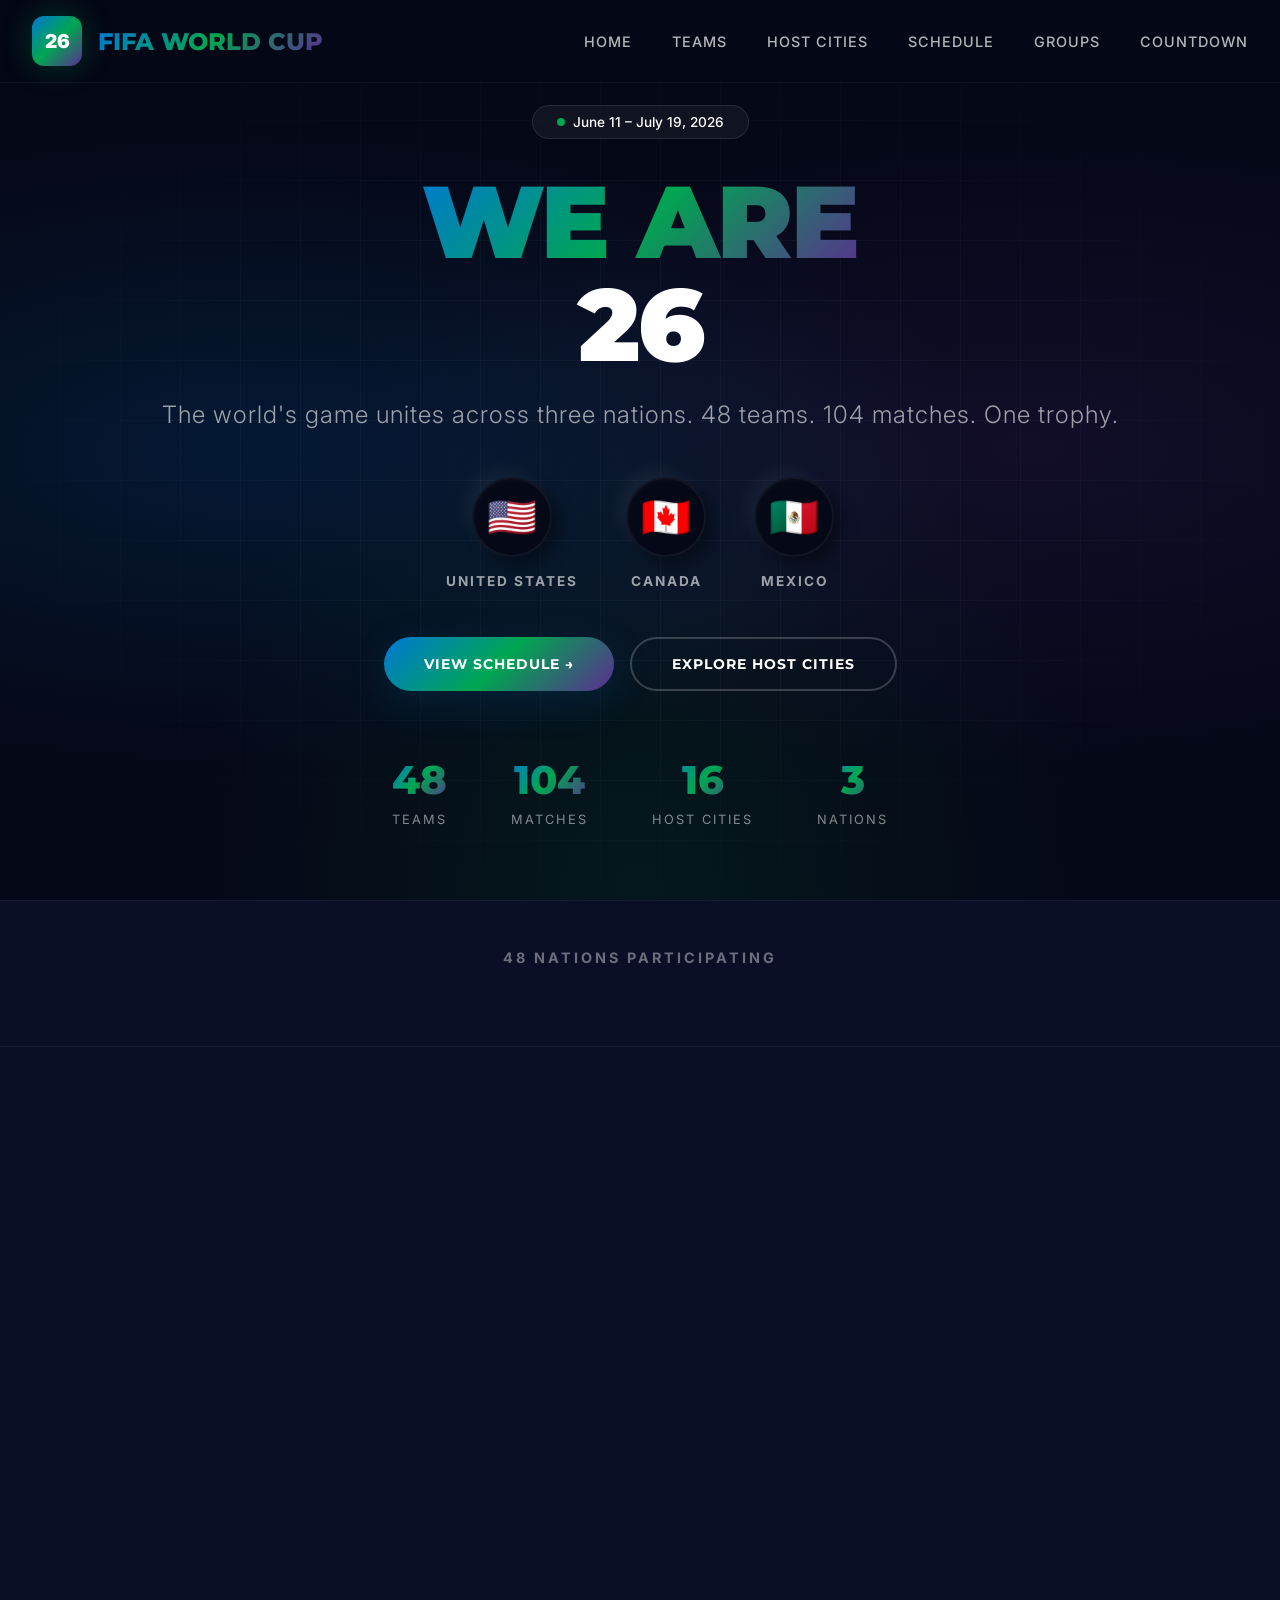
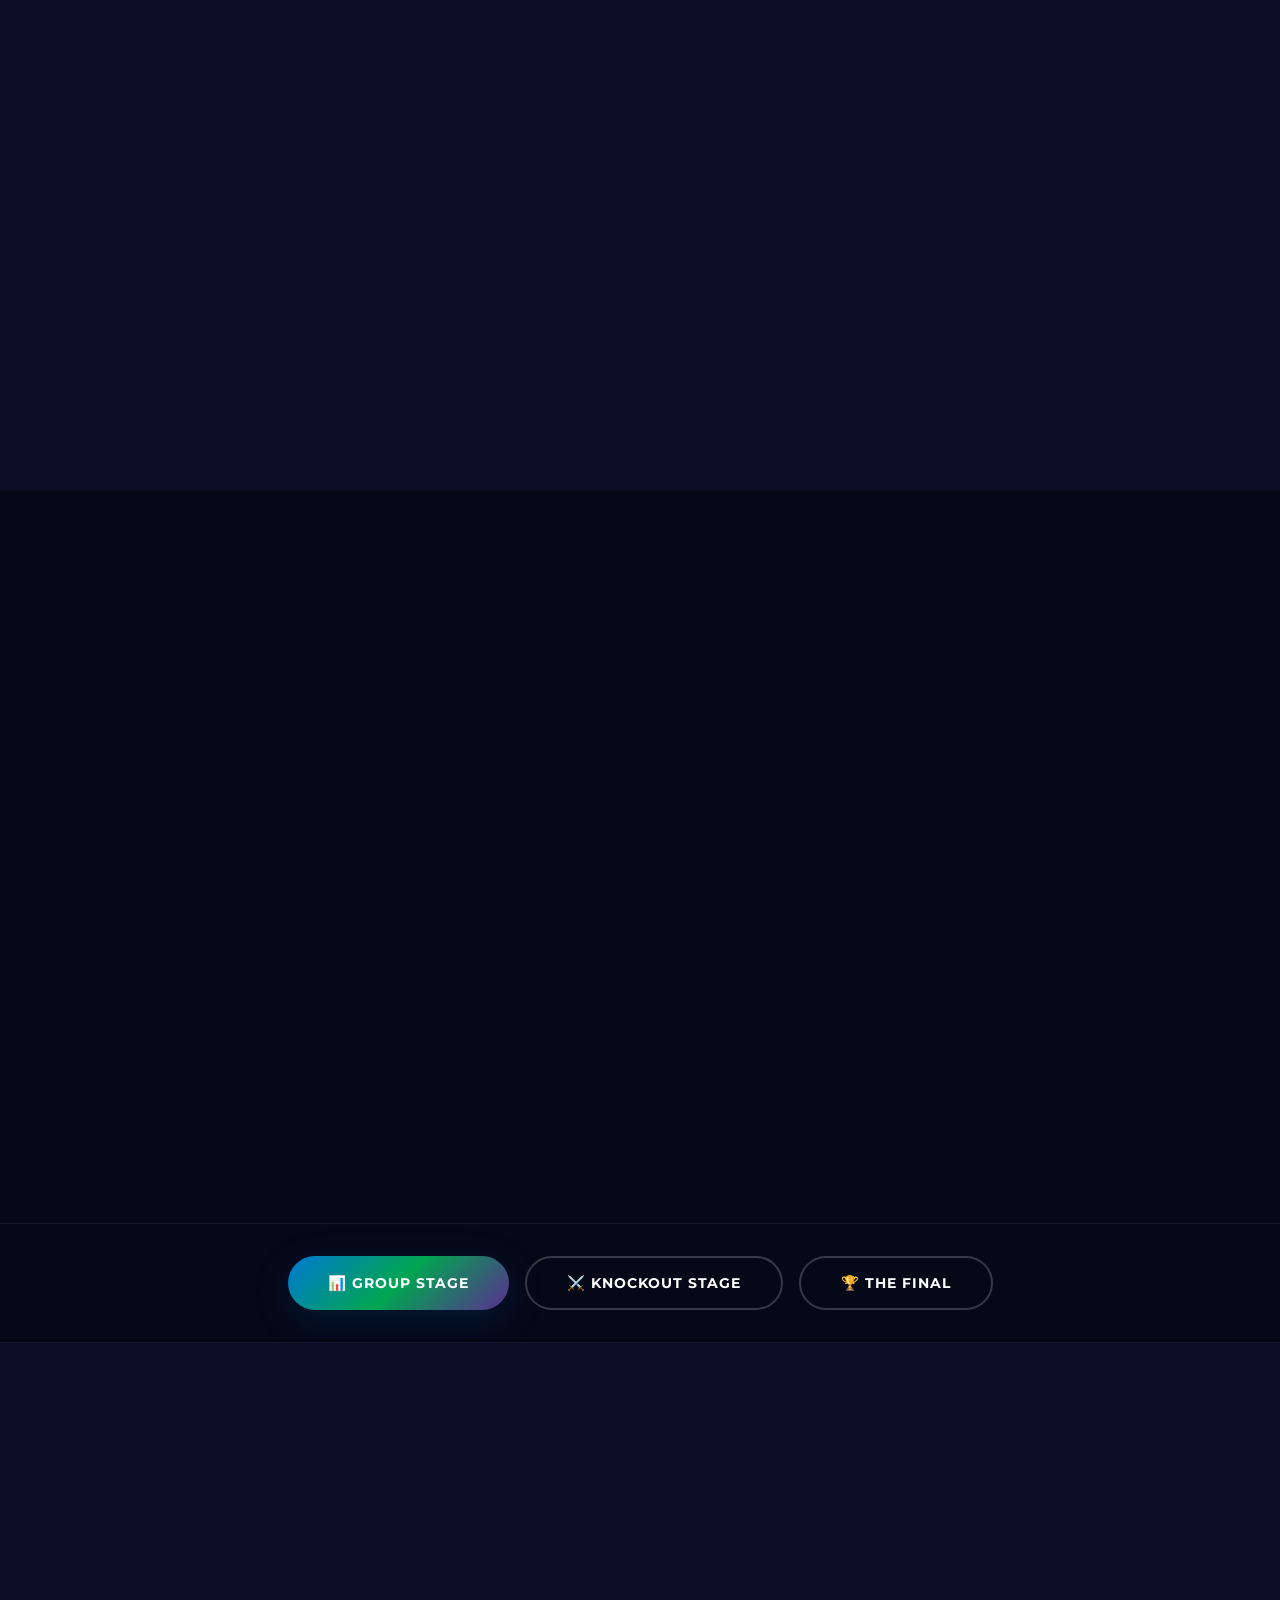
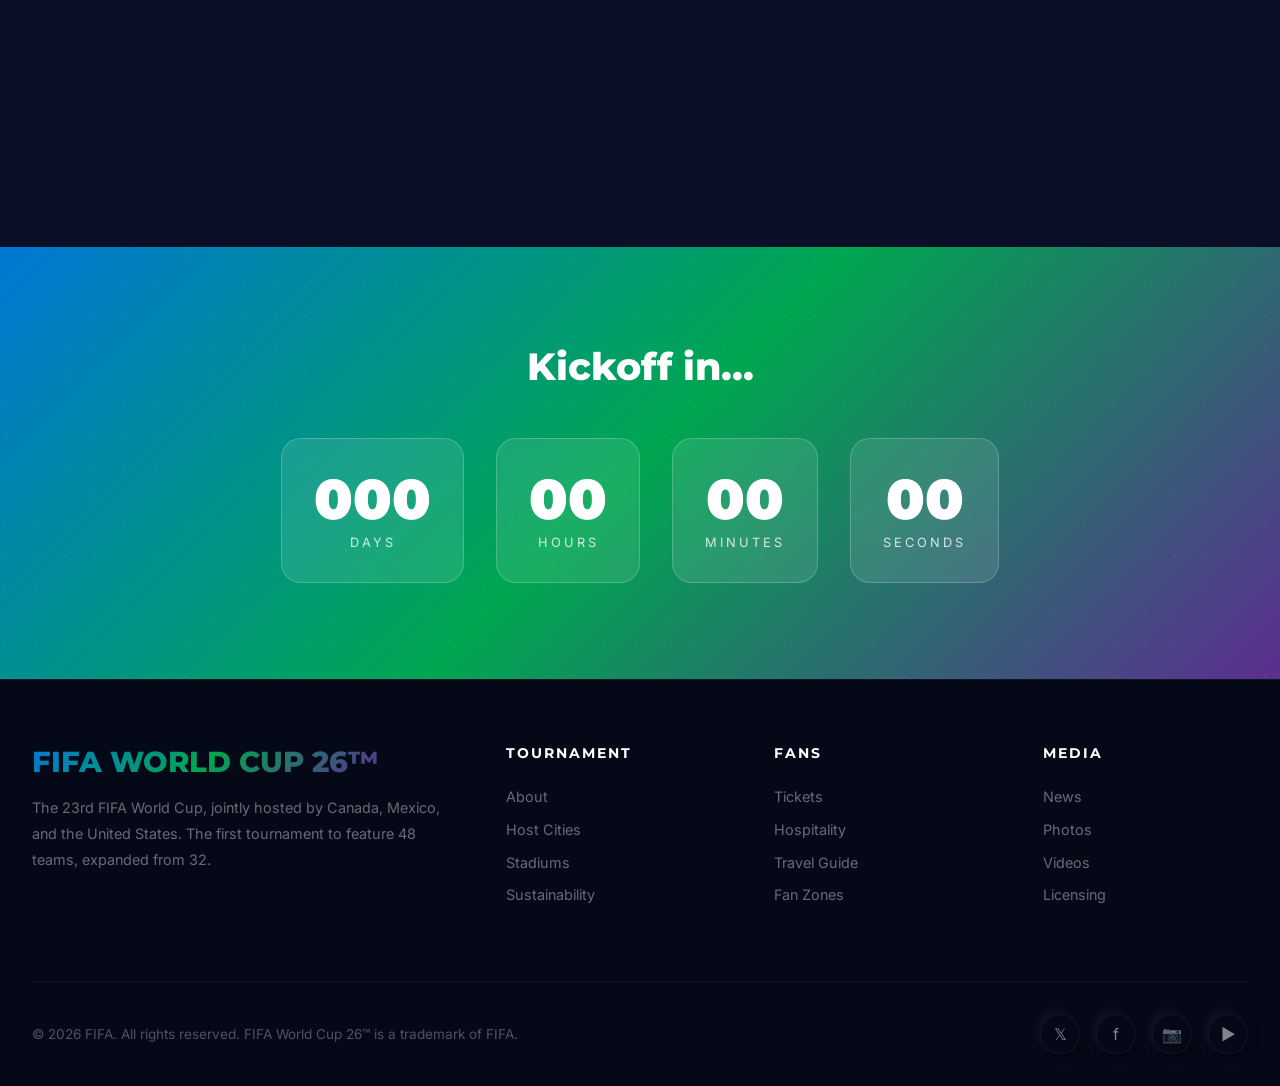
==== index.html @ ac33bd8a "Update print statement from 'Hello' to 'Goodbye'" ====
<!DOCTYPE html>
<html lang="en">
<head>
    <meta charset="UTF-8">
    <meta name="viewport" content="width=device-width, initial-scale=1.0">
    <title>FIFA World Cup 26™ | United States • Canada • Mexico</title>
    <link href="https://fonts.googleapis.com/css2?family=Montserrat:wght@300;400;600;700;800;900&family=Inter:wght@300;400;500;600;700&display=swap" rel="stylesheet">
    <style>
        :root {
            --wc-blue: #0078D4;
            --wc-green: #00A651;
            --wc-purple: #5C2D91;
            --wc-dark: #0a0e27;
            --wc-darker: #050817;
            --wc-card: #0f1428;
            --wc-accent: #ff6b35;
            --gradient-primary: linear-gradient(135deg, #0078D4 0%, #00A651 50%, #5C2D91 100%);
            --gradient-gold: linear-gradient(135deg, #FFD700 0%, #FFA500 100%);
            --shadow-sharp: 0 10px 40px rgba(0, 120, 212, 0.15);
            --shadow-glow: 0 0 30px rgba(0, 166, 81, 0.3);
            --neumorphic-light: rgba(255, 255, 255, 0.05);
            --neumorphic-shadow: rgba(0, 0, 0, 0.4);
        }

        * { margin: 0; padding: 0; box-sizing: border-box; }
        html { scroll-behavior: smooth; }
        body { font-family: 'Inter', sans-serif; background: var(--wc-darker); color: #ffffff; overflow-x: hidden; }
        h1, h2, h3, h4, .brand-font { font-family: 'Montserrat', sans-serif; }

        /* Navigation */
        nav {
            position: fixed; top: 0; width: 100%; z-index: 1000;
            background: rgba(5, 8, 23, 0.9); backdrop-filter: blur(20px);
            border-bottom: 1px solid rgba(255, 255, 255, 0.05); transition: all 0.3s ease;
        }
        nav.scrolled { background: rgba(5, 8, 23, 0.98); box-shadow: 0 4px 30px rgba(0, 0, 0, 0.5); }
        .nav-container { max-width: 1400px; margin: 0 auto; padding: 1rem 2rem; display: flex; justify-content: space-between; align-items: center; }
        .logo { display: flex; align-items: center; gap: 1rem; text-decoration: none; }
        .logo-icon {
            width: 50px; height: 50px; background: var(--gradient-primary); border-radius: 12px;
            display: flex; align-items: center; justify-content: center; font-weight: 900;
            font-size: 1.2rem; color: white; box-shadow: var(--shadow-glow);
        }
        .logo-text {
            font-family: 'Montserrat', sans-serif; font-weight: 800; font-size: 1.5rem;
            background: var(--gradient-primary); -webkit-background-clip: text;
            -webkit-text-fill-color: transparent; background-clip: text;
        }
        .nav-links { display: flex; gap: 2.5rem; list-style: none; }
        .nav-links a {
            color: rgba(255, 255, 255, 0.7); text-decoration: none; font-weight: 500;
            font-size: 0.9rem; text-transform: uppercase; letter-spacing: 1px;
            transition: all 0.3s ease; position: relative;
        }
        .nav-links a::after {
            content: ''; position: absolute; bottom: -5px; left: 0; width: 0; height: 2px;
            background: var(--gradient-primary); transition: width 0.3s ease;
        }
        .nav-links a:hover { color: #ffffff; }
        .nav-links a:hover::after { width: 100%; }
        .mobile-menu-btn { display: none; background: none; border: none; color: white; font-size: 1.5rem; cursor: pointer; }

        /* Hero Section */
        .hero {
            min-height: 100vh; display: flex; align-items: center; justify-content: center;
            position: relative; overflow: hidden; padding: 6rem 2rem 4rem;
        }
        .hero-bg {
            position: absolute; top: 0; left: 0; width: 100%; height: 100%;
            background: 
                radial-gradient(ellipse at 20% 50%, rgba(0, 120, 212, 0.15) 0%, transparent 50%),
                radial-gradient(ellipse at 80% 50%, rgba(92, 45, 145, 0.15) 0%, transparent 50%),
                radial-gradient(ellipse at 50% 100%, rgba(0, 166, 81, 0.1) 0%, transparent 50%),
                var(--wc-darker); z-index: 1;
        }
        .hero-grid {
            position: absolute; top: 0; left: 0; width: 100%; height: 100%;
            background-image: 
                linear-gradient(rgba(255, 255, 255, 0.03) 1px, transparent 1px),
                linear-gradient(90deg, rgba(255, 255, 255, 0.03) 1px, transparent 1px);
            background-size: 60px 60px; z-index: 2;
            mask-image: radial-gradient(ellipse at center, black 40%, transparent 80%);
        }
        .hero-content { position: relative; z-index: 10; text-align: center; max-width: 1000px; }
        .hero-badge {
            display: inline-flex; align-items: center; gap: 0.5rem;
            padding: 0.5rem 1.5rem; background: rgba(255, 255, 255, 0.05);
            border: 1px solid rgba(255, 255, 255, 0.1); border-radius: 50px;
            font-size: 0.85rem; font-weight: 500; margin-bottom: 2rem; backdrop-filter: blur(10px);
        }
        .hero-badge .live-dot { width: 8px; height: 8px; background: #00A651; border-radius: 50%; animation: pulse 2s infinite; }
        @keyframes pulse { 0%, 100% { opacity: 1; transform: scale(1); } 50% { opacity: 0.5; transform: scale(1.2); } }
        .hero h1 { font-size: clamp(3rem, 8vw, 7rem); font-weight: 900; line-height: 1; margin-bottom: 1.5rem; letter-spacing: -2px; }
        .hero h1 .gradient-text { background: var(--gradient-primary); -webkit-background-clip: text; -webkit-text-fill-color: transparent; background-clip: text; }
        .hero-subtitle { font-size: clamp(1rem, 2vw, 1.5rem); color: rgba(255, 255, 255, 0.6); margin-bottom: 3rem; font-weight: 300; letter-spacing: 1px; }

        /* Neumorphic Round Flags - Host Nations */
        .hero-flags { display: flex; justify-content: center; gap: 3rem; margin-bottom: 3rem; flex-wrap: wrap; }
        .flag-item { display: flex; flex-direction: column; align-items: center; gap: 1rem; cursor: pointer; transition: transform 0.3s ease; }
        .flag-item:hover { transform: translateY(-5px); }
        .flag-circle {
            width: 80px; height: 80px; border-radius: 50%; display: flex; align-items: center; justify-content: center;
            font-size: 2.5rem; background: var(--wc-darker);
            box-shadow: 
                8px 8px 16px var(--neumorphic-shadow),
                -8px -8px 16px var(--neumorphic-light),
                inset 2px 2px 4px rgba(255,255,255,0.02);
            border: 2px solid rgba(255, 255, 255, 0.05); transition: all 0.4s ease; position: relative; overflow: hidden;
        }
        .flag-circle::before {
            content: ''; position: absolute; top: -50%; left: -50%; width: 200%; height: 200%;
            background: radial-gradient(circle, rgba(255,255,255,0.1) 0%, transparent 70%); opacity: 0; transition: opacity 0.4s ease;
        }
        .flag-item:hover .flag-circle {
            box-shadow: 
                12px 12px 24px var(--neumorphic-shadow),
                -12px -12px 24px var(--neumorphic-light),
                0 0 20px rgba(0, 166, 81, 0.3);
            border-color: rgba(0, 166, 81, 0.3); transform: scale(1.05);
        }
        .flag-item:hover .flag-circle::before { opacity: 1; }
        .flag-label { font-size: 0.85rem; font-weight: 700; text-transform: uppercase; letter-spacing: 2px; color: rgba(255, 255, 255, 0.6); transition: color 0.3s ease; }
        .flag-item:hover .flag-label { color: var(--wc-green); }

        .cta-group { display: flex; gap: 1rem; justify-content: center; flex-wrap: wrap; }
        .btn {
            padding: 1rem 2.5rem; border-radius: 50px; font-family: 'Montserrat', sans-serif; font-weight: 700;
            font-size: 0.9rem; text-transform: uppercase; letter-spacing: 1px; cursor: pointer;
            transition: all 0.3s ease; text-decoration: none; display: inline-flex; align-items: center; gap: 0.5rem; border: none;
        }
        .btn-primary { background: var(--gradient-primary); color: white; box-shadow: var(--shadow-sharp); }
        .btn-primary:hover { transform: translateY(-2px); box-shadow: 0 15px 50px rgba(0, 120, 212, 0.3); }
        .btn-outline { background: transparent; color: white; border: 2px solid rgba(255, 255, 255, 0.2); }
        .btn-outline:hover { border-color: var(--wc-green); background: rgba(0, 166, 81, 0.1); }

        .hero-stats { display: flex; justify-content: center; gap: 4rem; margin-top: 4rem; flex-wrap: wrap; }
        .stat-item { text-align: center; }
        .stat-number { font-family: 'Montserrat', sans-serif; font-size: 2.5rem; font-weight: 800; background: var(--gradient-primary); -webkit-background-clip: text; -webkit-text-fill-color: transparent; background-clip: text; }
        .stat-label { font-size: 0.8rem; color: rgba(255, 255, 255, 0.5); text-transform: uppercase; letter-spacing: 2px; margin-top: 0.5rem; }

        /* Sliding Flags Ticker */
        .flags-ticker-section { background: var(--wc-dark); padding: 3rem 0; overflow: hidden; border-top: 1px solid rgba(255, 255, 255, 0.05); border-bottom: 1px solid rgba(255, 255, 255, 0.05); }
        .ticker-title { text-align: center; font-size: 0.9rem; font-weight: 700; text-transform: uppercase; letter-spacing: 3px; color: rgba(255, 255, 255, 0.4); margin-bottom: 2rem; }
        .ticker-wrapper { position: relative; width: 100%; overflow: hidden; }
        .ticker-track { display: flex; gap: 2rem; animation: ticker-scroll 40s linear infinite; width: max-content; }
        .ticker-track:hover { animation-play-state: paused; }
        @keyframes ticker-scroll { 0% { transform: translateX(0); } 100% { transform: translateX(-50%); } }
        .ticker-flag { flex-shrink: 0; display: flex; flex-direction: column; align-items: center; gap: 0.5rem; cursor: pointer; transition: transform 0.3s ease; }
        .ticker-flag:hover { transform: scale(1.1); }
        .ticker-flag-circle {
            width: 60px; height: 60px; border-radius: 50%; display: flex; align-items: center; justify-content: center;
            font-size: 1.8rem; background: var(--wc-darker);
            box-shadow: 6px 6px 12px var(--neumorphic-shadow), -6px -6px 12px var(--neumorphic-light);
            border: 1px solid rgba(255, 255, 255, 0.05); transition: all 0.3s ease;
        }
        .ticker-flag:hover .ticker-flag-circle {
            box-shadow: 8px 8px 16px var(--neumorphic-shadow), -8px -8px 16px var(--neumorphic-light), 0 0 15px rgba(0, 120, 212, 0.2);
            border-color: rgba(0, 120, 212, 0.3);
        }
        .ticker-flag-name { font-size: 0.7rem; font-weight: 600; text-transform: uppercase; letter-spacing: 1px; color: rgba(255, 255, 255, 0.5); white-space: nowrap; }

        /* Section Styles */
        section { padding: 6rem 2rem; position: relative; }
        .section-header { text-align: center; max-width: 800px; margin: 0 auto 4rem; }
        .section-tag {
            display: inline-block; padding: 0.4rem 1rem; background: rgba(0, 120, 212, 0.1);
            border: 1px solid rgba(0, 120, 212, 0.3); border-radius: 50px; color: var(--wc-blue);
            font-size: 0.8rem; font-weight: 600; text-transform: uppercase; letter-spacing: 2px; margin-bottom: 1rem;
        }
        .section-title { font-size: clamp(2rem, 4vw, 3.5rem); font-weight: 800; margin-bottom: 1rem; line-height: 1.2; }
        .section-desc { color: rgba(255, 255, 255, 0.5); font-size: 1.1rem; line-height: 1.8; }

        /* Interactive Map Section */
        .map-section { background: var(--wc-dark); }
        .map-container { max-width: 1400px; margin: 0 auto; display: grid; grid-template-columns: 1fr 2fr; gap: 3rem; align-items: start; }
        .cities-sidebar {
            background: rgba(255, 255, 255, 0.02); border: 1px solid rgba(255, 255, 255, 0.05);
            border-radius: 20px; padding: 2rem; max-height: 600px; overflow-y: auto;
        }
        .cities-sidebar h3 { font-size: 1.2rem; margin-bottom: 1.5rem; display: flex; align-items: center; gap: 0.5rem; }
        .city-list-item {
            display: flex; align-items: center; gap: 1rem; padding: 1rem; margin-bottom: 0.5rem;
            border-radius: 12px; cursor: pointer; transition: all 0.3s ease; border: 1px solid transparent;
        }
        .city-list-item:hover, .city-list-item.active { background: rgba(0, 120, 212, 0.1); border-color: rgba(0, 120, 212, 0.2); }
        .city-list-flag {
            width: 40px; height: 40px; border-radius: 50%; display: flex; align-items: center; justify-content: center;
            font-size: 1.2rem; background: var(--wc-darker);
            box-shadow: 4px 4px 8px var(--neumorphic-shadow), -4px -4px 8px var(--neumorphic-light);
        }
        .city-list-info h4 { font-size: 0.95rem; margin-bottom: 0.2rem; }
        .city-list-info p { font-size: 0.8rem; color: rgba(255, 255, 255, 0.4); }
        .map-frame {
            background: var(--wc-darker); border-radius: 20px; overflow: hidden;
            border: 1px solid rgba(255, 255, 255, 0.05); position: relative; height: 600px;
        }
        .map-frame iframe { width: 100%; height: 100%; border: none; filter: invert(0.9) hue-rotate(180deg) saturate(0.5); }
        .map-overlay {
            position: absolute; bottom: 2rem; left: 2rem; background: rgba(5, 8, 23, 0.9);
            backdrop-filter: blur(10px); padding: 1.5rem; border-radius: 16px;
            border: 1px solid rgba(255, 255, 255, 0.1); max-width: 300px;
        }
        .map-overlay h4 { font-size: 1.1rem; margin-bottom: 0.5rem; color: var(--wc-green); }
        .map-overlay p { font-size: 0.85rem; color: rgba(255, 255, 255, 0.6); line-height: 1.6; }

        /* Schedule Section */
        .schedule-section { background: var(--wc-darker); }
        .schedule-container { max-width: 1200px; margin: 0 auto; }
        .schedule-tabs { display: flex; justify-content: center; gap: 1rem; margin-bottom: 3rem; flex-wrap: wrap; }
        .schedule-tab {
            padding: 0.8rem 1.5rem; background: rgba(255, 255, 255, 0.03);
            border: 1px solid rgba(255, 255, 255, 0.05); border-radius: 50px;
            color: rgba(255, 255, 255, 0.5); font-family: 'Montserrat', sans-serif;
            font-weight: 600; font-size: 0.85rem; cursor: pointer; transition: all 0.3s ease;
            text-transform: uppercase; letter-spacing: 1px;
        }
        .schedule-tab.active { background: var(--gradient-primary); border-color: transparent; color: white; box-shadow: var(--shadow-sharp); }
        .schedule-tab:hover:not(.active) { border-color: rgba(255, 255, 255, 0.2); color: white; }

        .match-card {
            background: rgba(255, 255, 255, 0.02); border: 1px solid rgba(255, 255, 255, 0.05);
            border-radius: 16px; padding: 1.5rem 2rem; margin-bottom: 1rem;
            display: grid; grid-template-columns: 1.5fr 2fr 1.5fr; align-items: center; gap: 2rem; transition: all 0.3s ease;
        }
        .match-card:hover { background: rgba(255, 255, 255, 0.04); border-color: rgba(0, 120, 212, 0.2); transform: translateX(5px); }
        .match-status {
            display: inline-flex; align-items: center; gap: 0.4rem;
            padding: 0.3rem 0.8rem; border-radius: 50px; font-size: 0.75rem;
            font-weight: 700; text-transform: uppercase; letter-spacing: 1px;
        }
        .match-status.live { background: rgba(255, 0, 0, 0.15); color: #ff4444; border: 1px solid rgba(255, 0, 0, 0.3); }
        .match-status.upcoming { background: rgba(0, 166, 81, 0.15); color: var(--wc-green); border: 1px solid rgba(0, 166, 81, 0.3); }
        .match-status.finished { background: rgba(255, 255, 255, 0.05); color: rgba(255, 255, 255, 0.4); border: 1px solid rgba(255, 255, 255, 0.1); }
        .match-time { font-size: 0.85rem; color: rgba(255, 255, 255, 0.5); margin-top: 0.3rem; }
        .match-time .day { display: block; font-family: 'Montserrat', sans-serif; font-weight: 700; font-size: 1.1rem; color: white; margin-bottom: 0.2rem; }
        .match-teams { display: flex; align-items: center; justify-content: center; gap: 1.5rem; }
        .team-display { display: flex; flex-direction: column; align-items: center; gap: 0.5rem; }
        .team-flag-display {
            width: 48px; height: 48px; border-radius: 50%; display: flex; align-items: center; justify-content: center;
            font-size: 1.5rem; background: var(--wc-darker);
            box-shadow: 4px 4px 8px var(--neumorphic-shadow), -4px -4px 8px var(--neumorphic-light);
            border: 1px solid rgba(255, 255, 255, 0.05);
        }
        .team-name-display { font-size: 0.85rem; font-weight: 600; }
        .vs-display { font-family: 'Montserrat', sans-serif; font-weight: 800; color: var(--wc-accent); font-size: 1rem; }
        .score-display { font-family: 'Montserrat', sans-serif; font-size: 1.5rem; font-weight: 800; color: white; }
        .match-venue-info { text-align: right; }
        .match-venue-info .stadium { font-weight: 600; color: rgba(255, 255, 255, 0.8); margin-bottom: 0.2rem; font-size: 0.9rem; }
        .match-venue-info .city { font-size: 0.8rem; color: rgba(255, 255, 255, 0.4); }

        /* Group Stage Tables */
        .groups-section { background: var(--wc-dark); }
        .groups-grid { max-width: 1400px; margin: 0 auto; display: grid; grid-template-columns: repeat(auto-fit, minmax(380px, 1fr)); gap: 2rem; }
        .group-card {
            background: rgba(255, 255, 255, 0.02); border: 1px solid rgba(255, 255, 255, 0.05);
            border-radius: 20px; overflow: hidden; transition: all 0.4s ease; cursor: pointer;
        }
        .group-card:hover { border-color: rgba(0, 120, 212, 0.2); box-shadow: 0 10px 40px rgba(0, 0, 0, 0.3); }
        .group-header {
            background: var(--gradient-primary); padding: 1.2rem 1.5rem;
            display: flex; justify-content: space-between; align-items: center;
        }
        .group-header h3 { font-size: 1.2rem; font-weight: 800; text-transform: uppercase; letter-spacing: 2px; }
        .group-header .group-status { font-size: 0.75rem; padding: 0.3rem 0.8rem; background: rgba(255, 255, 255, 0.2); border-radius: 50px; font-weight: 600; }
        .group-table { width: 100%; border-collapse: collapse; }
        .group-table th {
            padding: 1rem; text-align: left; font-size: 0.75rem; font-weight: 600;
            text-transform: uppercase; letter-spacing: 1px; color: rgba(255, 255, 255, 0.4);
            border-bottom: 1px solid rgba(255, 255, 255, 0.05);
        }
        .group-table th:last-child, .group-table td:last-child { text-align: right; }
        .group-table td { padding: 1rem; border-bottom: 1px solid rgba(255, 255, 255, 0.03); font-size: 0.9rem; }
        .group-table tr:last-child td { border-bottom: none; }
        .group-table tr:hover td { background: rgba(255, 255, 255, 0.02); }
        .team-cell { display: flex; align-items: center; gap: 0.8rem; }
        .team-cell .flag {
            width: 32px; height: 32px; border-radius: 50%; display: flex; align-items: center; justify-content: center;
            font-size: 1rem; background: var(--wc-darker);
            box-shadow: 3px 3px 6px var(--neumorphic-shadow), -3px -3px 6px var(--neumorphic-light);
        }
        .team-cell .name { font-weight: 600; }
        .pts-cell { font-family: 'Montserrat', sans-serif; font-weight: 800; color: var(--wc-blue); }
        .qualified { border-left: 3px solid var(--wc-green); }
        .playoff { border-left: 3px solid var(--wc-accent); }

        /* Knockout Section */
        .knockout-section { background: var(--wc-darker); display: none; }
        .knockout-section.active { display: block; }
        .bracket { max-width: 1400px; margin: 0 auto; display: grid; grid-template-columns: repeat(4, 1fr); gap: 2rem; overflow-x: auto; padding-bottom: 2rem; }
        .bracket-round { display: flex; flex-direction: column; gap: 1rem; }
        .bracket-round-title {
            text-align: center; font-size: 0.85rem; font-weight: 700; text-transform: uppercase;
            letter-spacing: 2px; color: rgba(255, 255, 255, 0.5); margin-bottom: 1rem;
            padding-bottom: 1rem; border-bottom: 1px solid rgba(255, 255, 255, 0.1);
        }
        .bracket-match {
            background: rgba(255, 255, 255, 0.02); border: 1px solid rgba(255, 255, 255, 0.05);
            border-radius: 12px; padding: 1rem; transition: all 0.3s ease;
        }
        .bracket-match:hover { border-color: rgba(0, 120, 212, 0.3); background: rgba(255, 255, 255, 0.04); }
        .bracket-team { display: flex; align-items: center; justify-content: space-between; padding: 0.5rem 0; }
        .bracket-team:first-child { border-bottom: 1px solid rgba(255, 255, 255, 0.05); padding-bottom: 0.8rem; margin-bottom: 0.3rem; }
        .bracket-team-info { display: flex; align-items: center; gap: 0.5rem; }
        .bracket-team-flag {
            width: 28px; height: 28px; border-radius: 50%; display: flex; align-items: center; justify-content: center;
            font-size: 0.9rem; background: var(--wc-darker);
            box-shadow: 2px 2px 4px var(--neumorphic-shadow), -2px -2px 4px var(--neumorphic-light);
        }
        .bracket-team-name { font-size: 0.85rem; font-weight: 600; }
        .bracket-score { font-family: 'Montserrat', sans-serif; font-weight: 700; font-size: 0.9rem; color: rgba(255, 255, 255, 0.6); }
        .bracket-date { text-align: center; font-size: 0.75rem; color: rgba(255, 255, 255, 0.3); margin-top: 0.5rem; padding-top: 0.5rem; border-top: 1px solid rgba(255, 255, 255, 0.05); }

        /* Final Section */
        .final-section { background: var(--wc-dark); display: none; }
        .final-section.active { display: block; }
        .final-card {
            max-width: 800px; margin: 0 auto; background: rgba(255, 255, 255, 0.02);
            border: 1px solid rgba(255, 255, 255, 0.1); border-radius: 24px; padding: 3rem;
            text-align: center; position: relative; overflow: hidden;
        }
        .final-card::before { content: ''; position: absolute; top: 0; left: 0; right: 0; height: 4px; background: var(--gradient-gold); }
        .final-badge {
            display: inline-block; padding: 0.5rem 1.5rem; background: rgba(255, 215, 0, 0.1);
            border: 1px solid rgba(255, 215, 0, 0.3); border-radius: 50px; color: #FFD700;
            font-size: 0.85rem; font-weight: 700; text-transform: uppercase; letter-spacing: 2px; margin-bottom: 2rem;
        }
        .final-teams { display: flex; justify-content: center; align-items: center; gap: 3rem; margin: 2rem 0; }
        .final-team { display: flex; flex-direction: column; align-items: center; gap: 1rem; }
        .final-team-flag {
            width: 100px; height: 100px; border-radius: 50%; display: flex; align-items: center; justify-content: center;
            font-size: 3rem; background: var(--wc-darker);
            box-shadow: 10px 10px 20px var(--neumorphic-shadow), -10px -10px 20px var(--neumorphic-light);
            border: 2px solid rgba(255, 215, 0, 0.2);
        }
        .final-team-name { font-family: 'Montserrat', sans-serif; font-size: 1.3rem; font-weight: 700; }
        .final-vs { font-family: 'Montserrat', sans-serif; font-size: 2rem; font-weight: 900; color: var(--wc-accent); }
        .final-info { margin-top: 2rem; padding-top: 2rem; border-top: 1px solid rgba(255, 255, 255, 0.05); }
        .final-info p { color: rgba(255, 255, 255, 0.5); font-size: 1rem; margin: 0.5rem 0; }

        /* Countdown Section */
        .countdown-section {
            background: var(--gradient-primary); position: relative; overflow: hidden;
        }
        .countdown-section::before {
            content: ''; position: absolute; top: -50%; left: -50%; width: 200%; height: 200%;
            background: radial-gradient(circle, rgba(255,255,255,0.1) 1px, transparent 1px);
            background-size: 30px 30px; opacity: 0.3;
        }
        .countdown-container { max-width: 1200px; margin: 0 auto; position: relative; z-index: 10; text-align: center; }
        .countdown-title { font-size: clamp(1.5rem, 3vw, 2.5rem); font-weight: 800; margin-bottom: 3rem; }
        .countdown-grid { display: flex; justify-content: center; gap: 2rem; flex-wrap: wrap; }
        .countdown-item {
            background: rgba(255, 255, 255, 0.1); backdrop-filter: blur(10px);
            border: 1px solid rgba(255, 255, 255, 0.2); border-radius: 20px; padding: 2rem; min-width: 140px;
        }
        .countdown-number { font-family: 'Montserrat', sans-serif; font-size: 3.5rem; font-weight: 900; line-height: 1; margin-bottom: 0.5rem; }
        .countdown-label { font-size: 0.8rem; text-transform: uppercase; letter-spacing: 3px; opacity: 0.8; }

        /* Footer */
        footer { background: var(--wc-darker); border-top: 1px solid rgba(255, 255, 255, 0.05); padding: 4rem 2rem 2rem; }
        .footer-content { max-width: 1400px; margin: 0 auto; display: grid; grid-template-columns: 2fr 1fr 1fr 1fr; gap: 4rem; margin-bottom: 4rem; }
        .footer-brand .logo-text { font-size: 1.8rem; margin-bottom: 1rem; display: inline-block; }
        .footer-brand p { color: rgba(255, 255, 255, 0.4); line-height: 1.8; font-size: 0.9rem; }
        .footer-links h4 { font-size: 0.9rem; font-weight: 700; text-transform: uppercase; letter-spacing: 2px; margin-bottom: 1.5rem; color: white; }
        .footer-links ul { list-style: none; }
        .footer-links li { margin-bottom: 0.8rem; }
        .footer-links a { color: rgba(255, 255, 255, 0.4); text-decoration: none; font-size: 0.9rem; transition: color 0.3s ease; }
        .footer-links a:hover { color: var(--wc-green); }
        .footer-bottom { max-width: 1400px; margin: 0 auto; padding-top: 2rem; border-top: 1px solid rgba(255, 255, 255, 0.05); display: flex; justify-content: space-between; align-items: center; flex-wrap: wrap; gap: 1rem; }
        .footer-bottom p { color: rgba(255, 255, 255, 0.3); font-size: 0.85rem; }
        .social-links { display: flex; gap: 1rem; }
        .social-links a {
            width: 40px; height: 40px; border-radius: 50%; background: var(--wc-darker);
            display: flex; align-items: center; justify-content: center; color: rgba(255, 255, 255, 0.5);
            text-decoration: none; transition: all 0.3s ease;
            box-shadow: 4px 4px 8px var(--neumorphic-shadow), -4px -4px 8px var(--neumorphic-light);
            border: 1px solid rgba(255, 255, 255, 0.05);
        }
        .social-links a:hover { background: var(--wc-blue); color: white; transform: translateY(-3px); box-shadow: 0 5px 20px rgba(0, 120, 212, 0.4); }

        /* Animations */
        .fade-in { opacity: 0; transform: translateY(30px); transition: all 0.8s ease; }
        .fade-in.visible { opacity: 1; transform: translateY(0); }

        /* Responsive */
        @media (max-width: 1024px) {
            .map-container { grid-template-columns: 1fr; }
            .cities-sidebar { max-height: 300px; }
            .footer-content { grid-template-columns: 1fr 1fr; }
            .bracket { grid-template-columns: repeat(2, 1fr); }
        }
        @media (max-width: 768px) {
            .nav-links { display: none; }
            .mobile-menu-btn { display: block; }
            .hero-stats { gap: 2rem; }
            .match-card { grid-template-columns: 1fr; gap: 1rem; text-align: center; }
            .match-venue-info { text-align: center; }
            .match-teams { justify-content: center; }
            .groups-grid { grid-template-columns: 1fr; }
            .footer-content { grid-template-columns: 1fr; gap: 2rem; }
            .countdown-item { min-width: 100px; padding: 1.5rem; }
            .countdown-number { font-size: 2.5rem; }
            .final-teams { flex-direction: column; gap: 1.5rem; }
            .bracket { grid-template-columns: 1fr; }
        }

        /* Scrollbar */
        ::-webkit-scrollbar { width: 8px; }
        ::-webkit-scrollbar-track { background: var(--wc-darker); }
        ::-webkit-scrollbar-thumb { background: var(--wc-blue); border-radius: 4px; }
        ::-webkit-scrollbar-thumb:hover { background: var(--wc-green); }

        .hidden { display: none !important; }
    </style>
</head>
<body>

    <!-- Navigation -->
    <nav id="navbar">
        <div class="nav-container">
            <a href="#" class="logo">
                <div class="logo-icon">26</div>
                <span class="logo-text">FIFA WORLD CUP</span>
            </a>
            <ul class="nav-links">
                <li><a href="#home">Home</a></li>
                <li><a href="#flags-ticker">Teams</a></li>
                <li><a href="#map">Host Cities</a></li>
                <li><a href="#schedule">Schedule</a></li>
                <li><a href="#groups">Groups</a></li>
                <li><a href="#countdown">Countdown</a></li>
            </ul>
            <button class="mobile-menu-btn">☰</button>
        </div>
    </nav>

    <!-- Hero Section -->
    <section class="hero" id="home">
        <div class="hero-bg"></div>
        <div class="hero-grid"></div>
        <div class="hero-content">
            <div class="hero-badge">
                <span class="live-dot"></span>
                June 11 – July 19, 2026
            </div>
            <h1>
                <span class="gradient-text">WE ARE</span><br>
                26
            </h1>
            <p class="hero-subtitle">The world's game unites across three nations. 48 teams. 104 matches. One trophy.</p>
            
            <div class="hero-flags">
                <div class="flag-item" onclick="exploreCity('usa')">
                    <div class="flag-circle">🇺🇸</div>
                    <span class="flag-label">United States</span>
                </div>
                <div class="flag-item" onclick="exploreCity('canada')">
                    <div class="flag-circle">🇨🇦</div>
                    <span class="flag-label">Canada</span>
                </div>
                <div class="flag-item" onclick="exploreCity('mexico')">
                    <div class="flag-circle">🇲🇽</div>
                    <span class="flag-label">Mexico</span>
                </div>
            </div>

            <div class="cta-group">
                <a href="#schedule" class="btn btn-primary">View Schedule →</a>
                <a href="#map" class="btn btn-outline">Explore Host Cities</a>
            </div>

            <div class="hero-stats">
                <div class="stat-item">
                    <div class="stat-number">48</div>
                    <div class="stat-label">Teams</div>
                </div>
                <div class="stat-item">
                    <div class="stat-number">104</div>
                    <div class="stat-label">Matches</div>
                </div>
                <div class="stat-item">
                    <div class="stat-number">16</div>
                    <div class="stat-label">Host Cities</div>
                </div>
                <div class="stat-item">
                    <div class="stat-number">3</div>
                    <div class="stat-label">Nations</div>
                </div>
            </div>
        </div>
    </section>

    <!-- Sliding Flags Ticker -->
    <section class="flags-ticker-section" id="flags-ticker">
        <div class="ticker-title">48 Nations Participating</div>
        <div class="ticker-wrapper">
            <div class="ticker-track" id="ticker-track">
                <!-- Flags populated by JS -->
            </div>
        </div>
    </section>

    <!-- Interactive Map Section -->
    <section class="map-section" id="map">
        <div class="section-header fade-in">
            <span class="section-tag">Interactive Map</span>
            <h2 class="section-title">Explore Host Cities</h2>
            <p class="section-desc">Click on any city to explore the stadium, matches, and local attractions. Navigate the interactive map to plan your World Cup journey.</p>
        </div>

        <div class="map-container fade-in">
            <div class="cities-sidebar">
                <h3>🏟️ Host Cities</h3>
                <div id="city-list">
                    <!-- Populated by JS -->
                </div>
            </div>
            <div class="map-frame">
                <iframe id="city-map-frame"
                    src="https://www.google.com/maps/embed?pb=!1m18!1m12!1m3!1d193595.15830869428!2d-74.119763973046!3d40.69766374874431!2m3!1f0!2f0!3f0!3m2!1i1024!2i768!4f13.1!3m3!1m2!1s0x89c24fa5d33f083b%3A0xc80b8f06e177fe62!2sNew%20York%2C%20NY%2C%20USA!5e0!3m2!1sen!2sus!4v1715151600000!5m2!1sen!2sus" 
                    allowfullscreen="" 
                    loading="lazy" 
                    referrerpolicy="no-referrer-when-downgrade">
                </iframe>
                <div class="map-overlay" id="map-overlay">
                    <h4>MetLife Stadium</h4>
                    <p>East Rutherford, NJ • Capacity: 87,157<br>Host of the 2026 FIFA World Cup Final</p>
                </div>
            </div>
        </div>
    </section>

    <!-- Schedule Section -->
    <section class="schedule-section" id="schedule">
        <div class="section-header fade-in">
            <span class="section-tag">Match Schedule</span>
            <h2 class="section-title">Live Matches & Upcoming Fixtures</h2>
            <p class="section-desc">Follow every match of the tournament. Current live matches, upcoming fixtures, and completed results all in one place.</p>
        </div>

        <div class="schedule-container fade-in">
            <div class="schedule-tabs">
                <button class="schedule-tab active" onclick="switchSchedule('live')">🔴 Live Now</button>
                <button class="schedule-tab" onclick="switchSchedule('upcoming')">⏰ Upcoming</button>
                <button class="schedule-tab" onclick="switchSchedule('completed')">✓ Completed</button>
            </div>

            <div id="schedule-content">
                <!-- Live Matches -->
                <div id="live-matches">
                    <div class="match-card">
                        <div>
                            <span class="match-status live">● Live</span>
                            <div class="match-time">
                                <span class="day">Today</span>
                                19:00 EST • Match 1
                            </div>
                        </div>
                        <div class="match-teams">
                            <div class="team-display">
                                <div class="team-flag-display">🇲🇽</div>
                                <span class="team-name-display">Mexico</span>
                            </div>
                            <div style="text-align: center;">
                                <span class="vs-display">VS</span>
                                <div class="score-display">1 - 0</div>
                                <span style="font-size: 0.75rem; color: rgba(255,255,255,0.4);">72'</span>
                            </div>
                            <div class="team-display">
                                <div class="team-flag-display">🇿🇦</div>
                                <span class="team-name-display">South Africa</span>
                            </div>
                        </div>
                        <div class="match-venue-info">
                            <div class="stadium">Estadio Azteca</div>
                            <div class="city">Mexico City, Mexico</div>
                        </div>
                    </div>
                </div>

                <!-- Upcoming Matches -->
                <div id="upcoming-matches" class="hidden">
                    <div class="match-card">
                        <div>
                            <span class="match-status upcoming">Upcoming</span>
                            <div class="match-time">
                                <span class="day">June 12</span>
                                16:00 EST • Match 2
                            </div>
                        </div>
                        <div class="match-teams">
                            <div class="team-display">
                                <div class="team-flag-display">🇨🇦</div>
                                <span class="team-name-display">Canada</span>
                            </div>
                            <span class="vs-display">VS</span>
                            <div class="team-display">
                                <div class="team-flag-display">🇧🇦</div>
                                <span class="team-name-display">Bosnia</span>
                            </div>
                        </div>
                        <div class="match-venue-info">
                            <div class="stadium">BMO Field</div>
                            <div class="city">Toronto, Canada</div>
                        </div>
                    </div>
                    <div class="match-card">
                        <div>
                            <span class="match-status upcoming">Upcoming</span>
                            <div class="match-time">
                                <span class="day">June 12</span>
                                19:00 EST • Match 3
                            </div>
                        </div>
                        <div class="match-teams">
                            <div class="team-display">
                                <div class="team-flag-display">🇺🇸</div>
                                <span class="team-name-display">USA</span>
                            </div>
                            <span class="vs-display">VS</span>
                            <div class="team-display">
                                <div class="team-flag-display">🇵🇾</div>
                                <span class="team-name-display">Paraguay</span>
                            </div>
                        </div>
                        <div class="match-venue-info">
                            <div class="stadium">SoFi Stadium</div>
                            <div class="city">Los Angeles, USA</div>
                        </div>
                    </div>
                    <div class="match-card">
                        <div>
                            <span class="match-status upcoming">Upcoming</span>
                            <div class="match-time">
                                <span class="day">June 13</span>
                                14:00 EST • Match 4
                            </div>
                        </div>
                        <div class="match-teams">
                            <div class="team-display">
                                <div class="team-flag-display">🇦🇷</div>
                                <span class="team-name-display">Argentina</span>
                            </div>
                            <span class="vs-display">VS</span>
                            <div class="team-display">
                                <div class="team-flag-display">🇯🇵</div>
                                <span class="team-name-display">Japan</span>
                            </div>
                        </div>
                        <div class="match-venue-info">
                            <div class="stadium">AT&T Stadium</div>
                            <div class="city">Dallas, USA</div>
                        </div>
                    </div>
                </div>

                <!-- Completed Matches -->
                <div id="completed-matches" class="hidden">
                    <div class="match-card">
                        <div>
                            <span class="match-status finished">Finished</span>
                            <div class="match-time">
                                <span class="day">June 11</span>
                                19:00 EST • Match 1
                            </div>
                        </div>
                        <div class="match-teams">
                            <div class="team-display">
                                <div class="team-flag-display">🇲🇽</div>
                                <span class="team-name-display">Mexico</span>
                            </div>
                            <div style="text-align: center;">
                                <span class="vs-display">VS</span>
                                <div class="score-display">2 - 1</div>
                            </div>
                            <div class="team-display">
                                <div class="team-flag-display">🇿🇦</div>
                                <span class="team-name-display">South Africa</span>
                            </div>
                        </div>
                        <div class="match-venue-info">
                            <div class="stadium">Estadio Azteca</div>
                            <div class="city">Mexico City, Mexico</div>
                        </div>
                    </div>
                </div>
            </div>
        </div>
    </section>

    <!-- Tournament Phase Navigation -->
    <section style="padding: 2rem; text-align: center; background: var(--wc-darker); border-top: 1px solid rgba(255,255,255,0.05); border-bottom: 1px solid rgba(255,255,255,0.05);">
        <div style="display: flex; gap: 1rem; justify-content: center; flex-wrap: wrap;">
            <button class="btn btn-primary" onclick="showPhase('groups')">📊 Group Stage</button>
            <button class="btn btn-outline" onclick="showPhase('knockout')">⚔️ Knockout Stage</button>
            <button class="btn btn-outline" onclick="showPhase('final')">🏆 The Final</button>
        </div>
    </section>

    <!-- Group Stage Section -->
    <section class="groups-section" id="groups">
        <div class="section-header fade-in">
            <span class="section-tag">Group Stage</span>
            <h2 class="section-title">12 Groups. 48 Teams.<br><span style="background: var(--gradient-primary); -webkit-background-clip: text; -webkit-text-fill-color: transparent;">The Battle Begins.</span></h2>
            <p class="section-desc">Top 2 from each group advance automatically, plus 8 best third-placed teams. Click on any group to view full details.</p>
        </div>

        <div class="groups-grid" id="groups-grid">
            <!-- Groups populated by JS -->
        </div>
    </section>

    <!-- Knockout Stage -->
    <section class="knockout-section" id="knockout">
        <div class="section-header fade-in">
            <span class="section-tag">Knockout Stage</span>
            <h2 class="section-title">Round of 32 → Round of 16 → Quarter Finals → Semi Finals</h2>
            <p class="section-desc">Single elimination. No second chances. The road to the Final begins here.</p>
        </div>
        <div class="bracket" id="knockout-bracket">
            <!-- Populated by JS -->
        </div>
    </section>

    <!-- Final Section -->
    <section class="final-section" id="final">
        <div class="section-header fade-in">
            <span class="section-tag" style="background: rgba(255,215,0,0.1); border-color: rgba(255,215,0,0.3); color: #FFD700;">The Final</span>
            <h2 class="section-title">World Cup Final 2026</h2>
            <p class="section-desc">July 19, 2026. MetLife Stadium. The world watches as two nations battle for football's greatest prize.</p>
        </div>
        <div class="final-card fade-in">
            <div class="final-badge">🏆 FIFA World Cup Final</div>
            <div class="final-teams">
                <div class="final-team">
                    <div class="final-team-flag">🏴</div>
                    <span class="final-team-name">TBD</span>
                </div>
                <div class="final-vs">VS</div>
                <div class="final-team">
                    <div class="final-team-flag">🏴</div>
                    <span class="final-team-name">TBD</span>
                </div>
            </div>
            <div class="final-info">
                <p>📅 July 19, 2026 • 15:00 EST</p>
                <p>🏟️ MetLife Stadium, New York / New Jersey</p>
                <p>🌎 United States</p>
            </div>
        </div>
    </section>

    <!-- Countdown Section -->
    <section class="countdown-section" id="countdown">
        <div class="countdown-container">
            <h2 class="countdown-title">Kickoff in...</h2>
            <div class="countdown-grid">
                <div class="countdown-item">
                    <div class="countdown-number" id="days">000</div>
                    <div class="countdown-label">Days</div>
                </div>
                <div class="countdown-item">
                    <div class="countdown-number" id="hours">00</div>
                    <div class="countdown-label">Hours</div>
                </div>
                <div class="countdown-item">
                    <div class="countdown-number" id="minutes">00</div>
                    <div class="countdown-label">Minutes</div>
                </div>
                <div class="countdown-item">
                    <div class="countdown-number" id="seconds">00</div>
                    <div class="countdown-label">Seconds</div>
                </div>
            </div>
        </div>
    </section>

    <!-- Footer -->
    <footer>
        <div class="footer-content">
            <div class="footer-brand">
                <span class="logo-text">FIFA WORLD CUP 26™</span>
                <p>The 23rd FIFA World Cup, jointly hosted by Canada, Mexico, and the United States. The first tournament to feature 48 teams, expanded from 32.</p>
            </div>
            <div class="footer-links">
                <h4>Tournament</h4>
                <ul>
                    <li><a href="#">About</a></li>
                    <li><a href="#">Host Cities</a></li>
                    <li><a href="#">Stadiums</a></li>
                    <li><a href="#">Sustainability</a></li>
                </ul>
            </div>
            <div class="footer-links">
                <h4>Fans</h4>
                <ul>
                    <li><a href="#">Tickets</a></li>
                    <li><a href="#">Hospitality</a></li>
                    <li><a href="#">Travel Guide</a></li>
                    <li><a href="#">Fan Zones</a></li>
                </ul>
            </div>
            <div class="footer-links">
                <h4>Media</h4>
                <ul>
                    <li><a href="#">News</a></li>
                    <li><a href="#">Photos</a></li>
                    <li><a href="#">Videos</a></li>
                    <li><a href="#">Licensing</a></li>
                </ul>
            </div>
        </div>
        <div class="footer-bottom">
            <p>© 2026 FIFA. All rights reserved. FIFA World Cup 26™ is a trademark of FIFA.</p>
            <div class="social-links">
                <a href="#">𝕏</a>
                <a href="#">f</a>
                <a href="#">📷</a>
                <a href="#">▶</a>
            </div>
        </div>
    </footer>

    <script>
        // ========== DATA ==========
        const cities = [
            { name: "New York / New Jersey", country: "🇺🇸", stadium: "MetLife Stadium", capacity: "87,157", matches: 8, lat: 40.8136, lng: -74.0745, desc: "Host of the Final. Iconic venue across the river from Manhattan." },
            { name: "Los Angeles", country: "🇺🇸", stadium: "SoFi Stadium", capacity: "70,240", matches: 8, lat: 33.9534, lng: -118.3390, desc: "$5 billion indoor-outdoor revolutionary venue in Inglewood." },
            { name: "Dallas", country: "🇺🇸", stadium: "AT&T Stadium", capacity: "92,967", matches: 9, lat: 32.7473, lng: -97.0945, desc: "Architectural masterpiece with retractable dome. Hosts a Semi-Final." },
            { name: "Miami", country: "🇺🇸", stadium: "Hard Rock Stadium", capacity: "67,518", matches: 7, lat: 25.9580, lng: -80.2389, desc: "Oceanfront hotspot with $350M renovation. Hosts Quarter-Final & 3rd Place." },
            { name: "Atlanta", country: "🇺🇸", stadium: "Mercedes-Benz Stadium", capacity: "75,000", matches: 8, lat: 33.7554, lng: -84.4008, desc: "Pinwheel retractable roof and 360° LED halo board. Semi-Final host." },
            { name: "Seattle", country: "🇺🇸", stadium: "Lumen Field", capacity: "69,000", matches: 6, lat: 47.5952, lng: -122.3316, desc: "Pacific Northwest gem with downtown views." },
            { name: "San Francisco", country: "🇺🇸", stadium: "Levi's Stadium", capacity: "70,909", matches: 6, lat: 37.4030, lng: -121.9698, desc: "Santa Clara venue also hosting 2026 Super Bowl." },
            { name: "Philadelphia", country: "🇺🇸", stadium: "Lincoln Financial Field", capacity: "69,328", matches: 6, lat: 39.9008, lng: -75.1675, desc: "Historic city, home of passionate sports fans." },
            { name: "Boston", country: "🇺🇸", stadium: "Gillette Stadium", capacity: "70,000", matches: 7, lat: 42.0909, lng: -71.2643, desc: "Newly renovated with iconic 218-ft lighthouse. Quarter-Final host." },
            { name: "Houston", country: "🇺🇸", stadium: "NRG Stadium", capacity: "72,220", matches: 7, lat: 29.6847, lng: -95.4107, desc: "Retractable roof in Texas' cosmopolitan hub." },
            { name: "Kansas City", country: "🇺🇸", stadium: "Arrowhead Stadium", capacity: "76,640", matches: 6, lat: 39.0489, lng: -94.4839, desc: "World's loudest stadium (Guinness Record). Quarter-Final host." },
            { name: "Vancouver", country: "🇨🇦", stadium: "BC Place", capacity: "54,500", matches: 7, lat: 49.2768, lng: -123.1120, desc: "Retractable roof stadium between ocean and mountains." },
            { name: "Toronto", country: "🇨🇦", stadium: "BMO Field", capacity: "45,736", matches: 6, lat: 43.6332, lng: -79.4186, desc: "Expanded to 45,736 seats on Lake Ontario shoreline." },
            { name: "Mexico City", country: "🇲🇽", stadium: "Estadio Azteca", capacity: "87,523", matches: 5, lat: 19.3029, lng: -99.1505, desc: "Iconic stadium hosting its 3rd World Cup. Opening Match venue." },
            { name: "Guadalajara", country: "🇲🇽", stadium: "Estadio Akron", capacity: "48,071", matches: 4, lat: 20.6818, lng: -103.4625, desc: "Cultural center of Mexico, home of mariachi and tequila." },
            { name: "Monterrey", country: "🇲🇽", stadium: "Estadio BBVA", capacity: "53,500", matches: 4, lat: 25.6691, lng: -100.2444, desc: "'The Steel Giant' with mountain views." }
        ];

        const allTeams = [
            "🇲🇽 Mexico", "🇿🇦 South Africa", "🇰🇷 South Korea", "🇨🇿 Czechia",
            "🇨🇦 Canada", "🇧🇦 Bosnia", "🇶🇦 Qatar", "🇨🇭 Switzerland",
            "🇧🇷 Brazil", "🇪🇬 Egypt", "🇳🇴 Norway", "🇳🇿 New Zealand",
            "🇺🇸 USA", "🇵🇾 Paraguay", "🇦🇺 Australia", "🇹🇷 Turkey",
            "🇦🇷 Argentina", "🇲🇦 Morocco", "🇦🇹 Austria", "🇵🇦 Panama",
            "🇫🇷 France", "🇸🇳 Senegal", "🇸🇪 Sweden", "🇭🇹 Haiti",
            "🏴󠁧󠁢󠁥󠁮󠁧󠁿 England", "🇳🇱 Netherlands", "🇺🇦 Ukraine", "🇨🇱 Chile",
            "🇪🇸 Spain", "🇩🇪 Germany", "🇧🇪 Belgium", "🇩🇰 Denmark",
            "🇵🇹 Portugal", "🇮🇹 Italy", "🇭🇷 Croatia", "🇬🇷 Greece",
            "🇯🇵 Japan", "🇮🇷 Iran", "🇸🇦 Saudi Arabia", "🇺🇿 Uzbekistan",
            "🇨🇴 Colombia", "🇪🇨 Ecuador", "🇵🇪 Peru", "🇻🇪 Venezuela",
            "🇨🇮 Ivory Coast", "🇳🇬 Nigeria", "🇨🇲 Cameroon", "🇬🇭 Ghana"
        ];

        const groups = [
            { name: "Group A", teams: [
                { flag: "🇲🇽", name: "Mexico", p: 0, w: 0, d: 0, l: 0, gf: 0, ga: 0, gd: 0, pts: 0 },
                { flag: "🇿🇦", name: "South Africa", p: 0, w: 0, d: 0, l: 0, gf: 0, ga: 0, gd: 0, pts: 0 },
                { flag: "🇰🇷", name: "South Korea", p: 0, w: 0, d: 0, l: 0, gf: 0, ga: 0, gd: 0, pts: 0 },
                { flag: "🇨🇿", name: "Czechia", p: 0, w: 0, d: 0, l: 0, gf: 0, ga: 0, gd: 0, pts: 0 }
            ]},
            { name: "Group B", teams: [
                { flag: "🇨🇦", name: "Canada", p: 0, w: 0, d: 0, l: 0, gf: 0, ga: 0, gd: 0, pts: 0 },
                { flag: "🇧🇦", name: "Bosnia", p: 0, w: 0, d: 0, l: 0, gf: 0, ga: 0, gd: 0, pts: 0 },
                { flag: "🇶🇦", name: "Qatar", p: 0, w: 0, d: 0, l: 0, gf: 0, ga: 0, gd: 0, pts: 0 },
                { flag: "🇨🇭", name: "Switzerland", p: 0, w: 0, d: 0, l: 0, gf: 0, ga: 0, gd: 0, pts: 0 }
            ]},
            { name: "Group C", teams: [
                { flag: "🇧🇷", name: "Brazil", p: 0, w: 0, d: 0, l: 0, gf: 0, ga: 0, gd: 0, pts: 0 },
                { flag: "🇪🇬", name: "Egypt", p: 0, w: 0, d: 0, l: 0, gf: 0, ga: 0, gd: 0, pts: 0 },
                { flag: "🇳🇴", name: "Norway", p: 0, w: 0, d: 0, l: 0, gf: 0, ga: 0, gd: 0, pts: 0 },
                { flag: "🇳🇿", name: "New Zealand", p: 0, w: 0, d: 0, l: 0, gf: 0, ga: 0, gd: 0, pts: 0 }
            ]},
            { name: "Group D", teams: [
                { flag: "🇺🇸", name: "USA", p: 0, w: 0, d: 0, l: 0, gf: 0, ga: 0, gd: 0, pts: 0 },
                { flag: "🇵🇾", name: "Paraguay", p: 0, w: 0, d: 0, l: 0, gf: 0, ga: 0, gd: 0, pts: 0 },
                { flag: "🇦🇺", name: "Australia", p: 0, w: 0, d: 0, l: 0, gf: 0, ga: 0, gd: 0, pts: 0 },
                { flag: "🇹🇷", name: "Turkey", p: 0, w: 0, d: 0, l: 0, gf: 0, ga: 0, gd: 0, pts: 0 }
            ]},
            { name: "Group E", teams: [
                { flag: "🇦🇷", name: "Argentina", p: 0, w: 0, d: 0, l: 0, gf: 0, ga: 0, gd: 0, pts: 0 },
                { flag: "🇲🇦", name: "Morocco", p: 0, w: 0, d: 0, l: 0, gf: 0, ga: 0, gd: 0, pts: 0 },
                { flag: "🇦🇹", name: "Austria", p: 0, w: 0, d: 0, l: 0, gf: 0, ga: 0, gd: 0, pts: 0 },
                { flag: "🇵🇦", name: "Panama", p: 0, w: 0, d: 0, l: 0, gf: 0, ga: 0, gd: 0, pts: 0 }
            ]},
            { name: "Group F", teams: [
                { flag: "🇫🇷", name: "France", p: 0, w: 0, d: 0, l: 0, gf: 0, ga: 0, gd: 0, pts: 0 },
                { flag: "🇸🇳", name: "Senegal", p: 0, w: 0, d: 0, l: 0, gf: 0, ga: 0, gd: 0, pts: 0 },
                { flag: "🇸🇪", name: "Sweden", p: 0, w: 0, d: 0, l: 0, gf: 0, ga: 0, gd: 0, pts: 0 },
                { flag: "🇭🇹", name: "Haiti", p: 0, w: 0, d: 0, l: 0, gf: 0, ga: 0, gd: 0, pts: 0 }
            ]},
            { name: "Group G", teams: [
                { flag: "🏴󠁧󠁢󠁥󠁮󠁧󠁿", name: "England", p: 0, w: 0, d: 0, l: 0, gf: 0, ga: 0, gd: 0, pts: 0 },
                { flag: "🇳🇱", name: "Netherlands", p: 0, w: 0, d: 0, l: 0, gf: 0, ga: 0, gd: 0, pts: 0 },
                { flag: "🇺🇦", name: "Ukraine", p: 0, w: 0, d: 0, l: 0, gf: 0, ga: 0, gd: 0, pts: 0 },
                { flag: "🇨🇱", name: "Chile", p: 0, w: 0, d: 0, l: 0, gf: 0, ga: 0, gd: 0, pts: 0 }
            ]},
            { name: "Group H", teams: [
                { flag: "🇪🇸", name: "Spain", p: 0, w: 0, d: 0, l: 0, gf: 0, ga: 0, gd: 0, pts: 0 },
                { flag: "🇩🇪", name: "Germany", p: 0, w: 0, d: 0, l: 0, gf: 0, ga: 0, gd: 0, pts: 0 },
                { flag: "🇧🇪", name: "
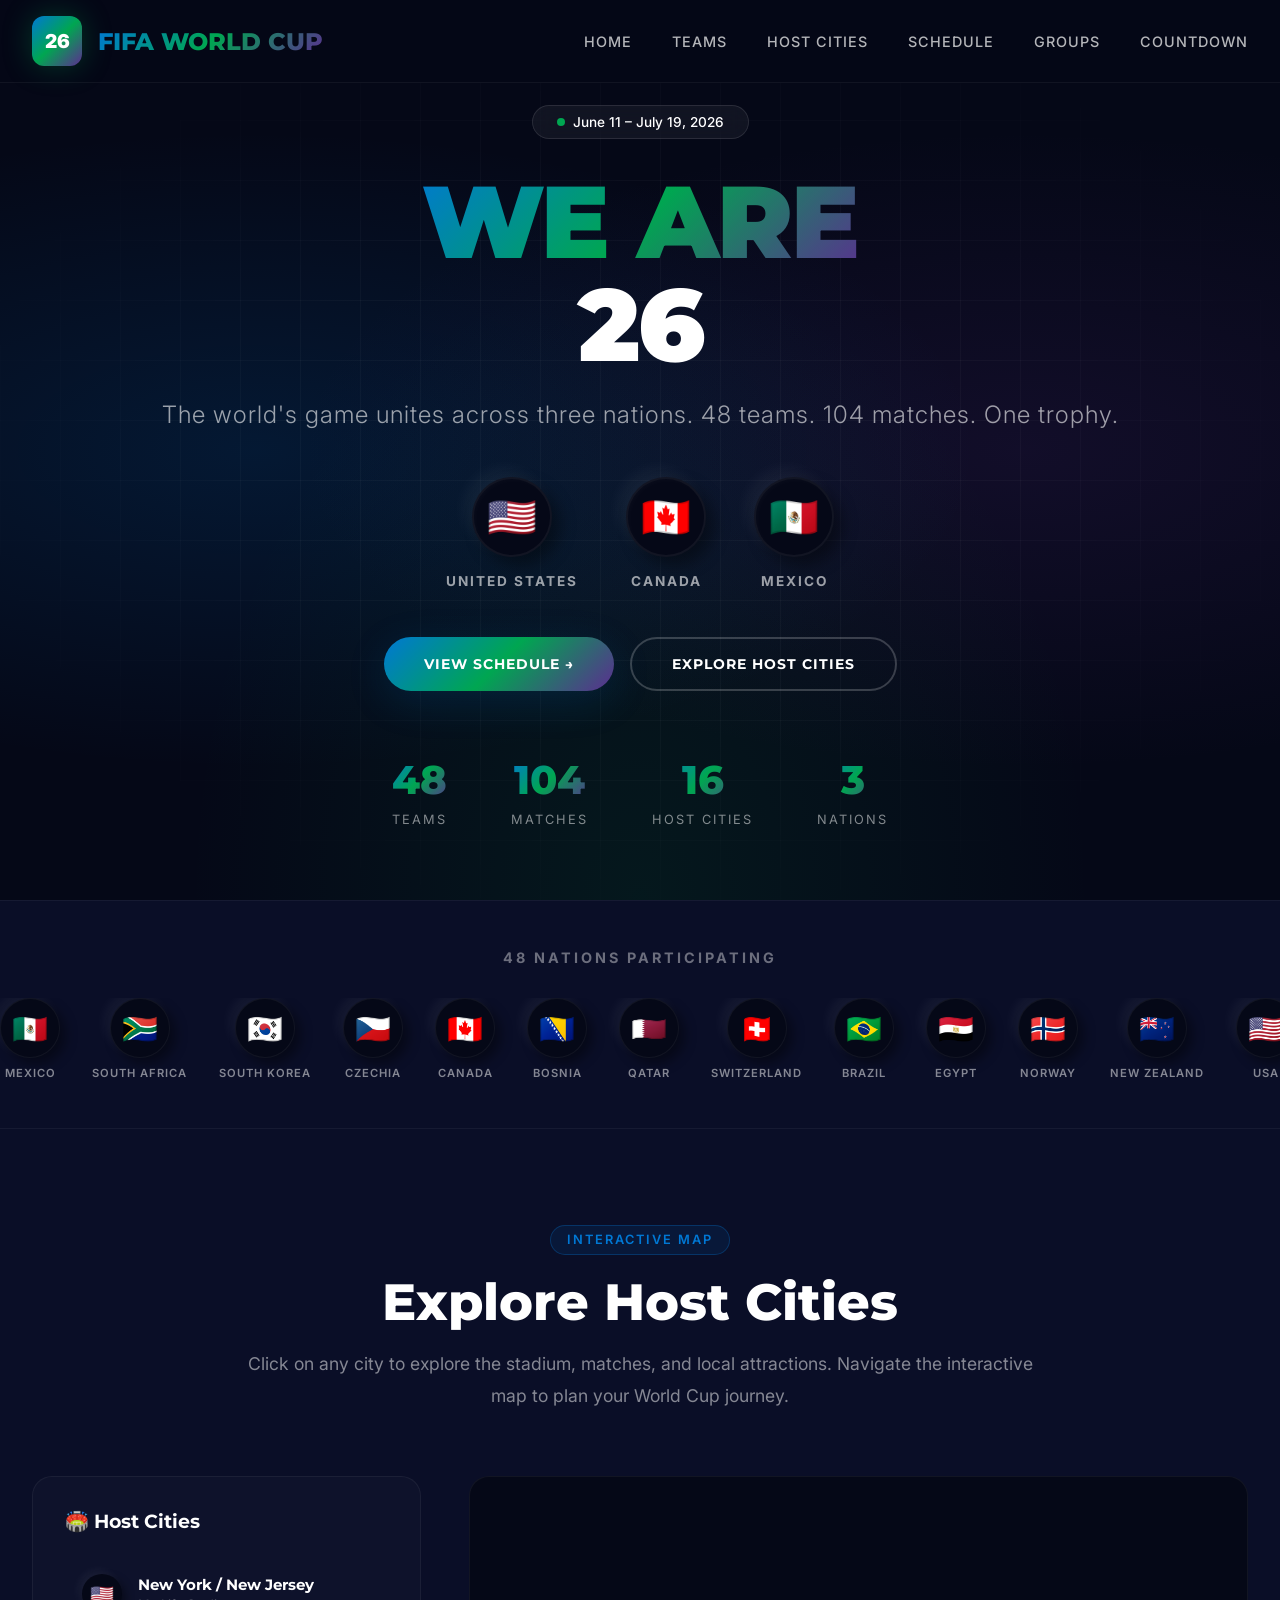
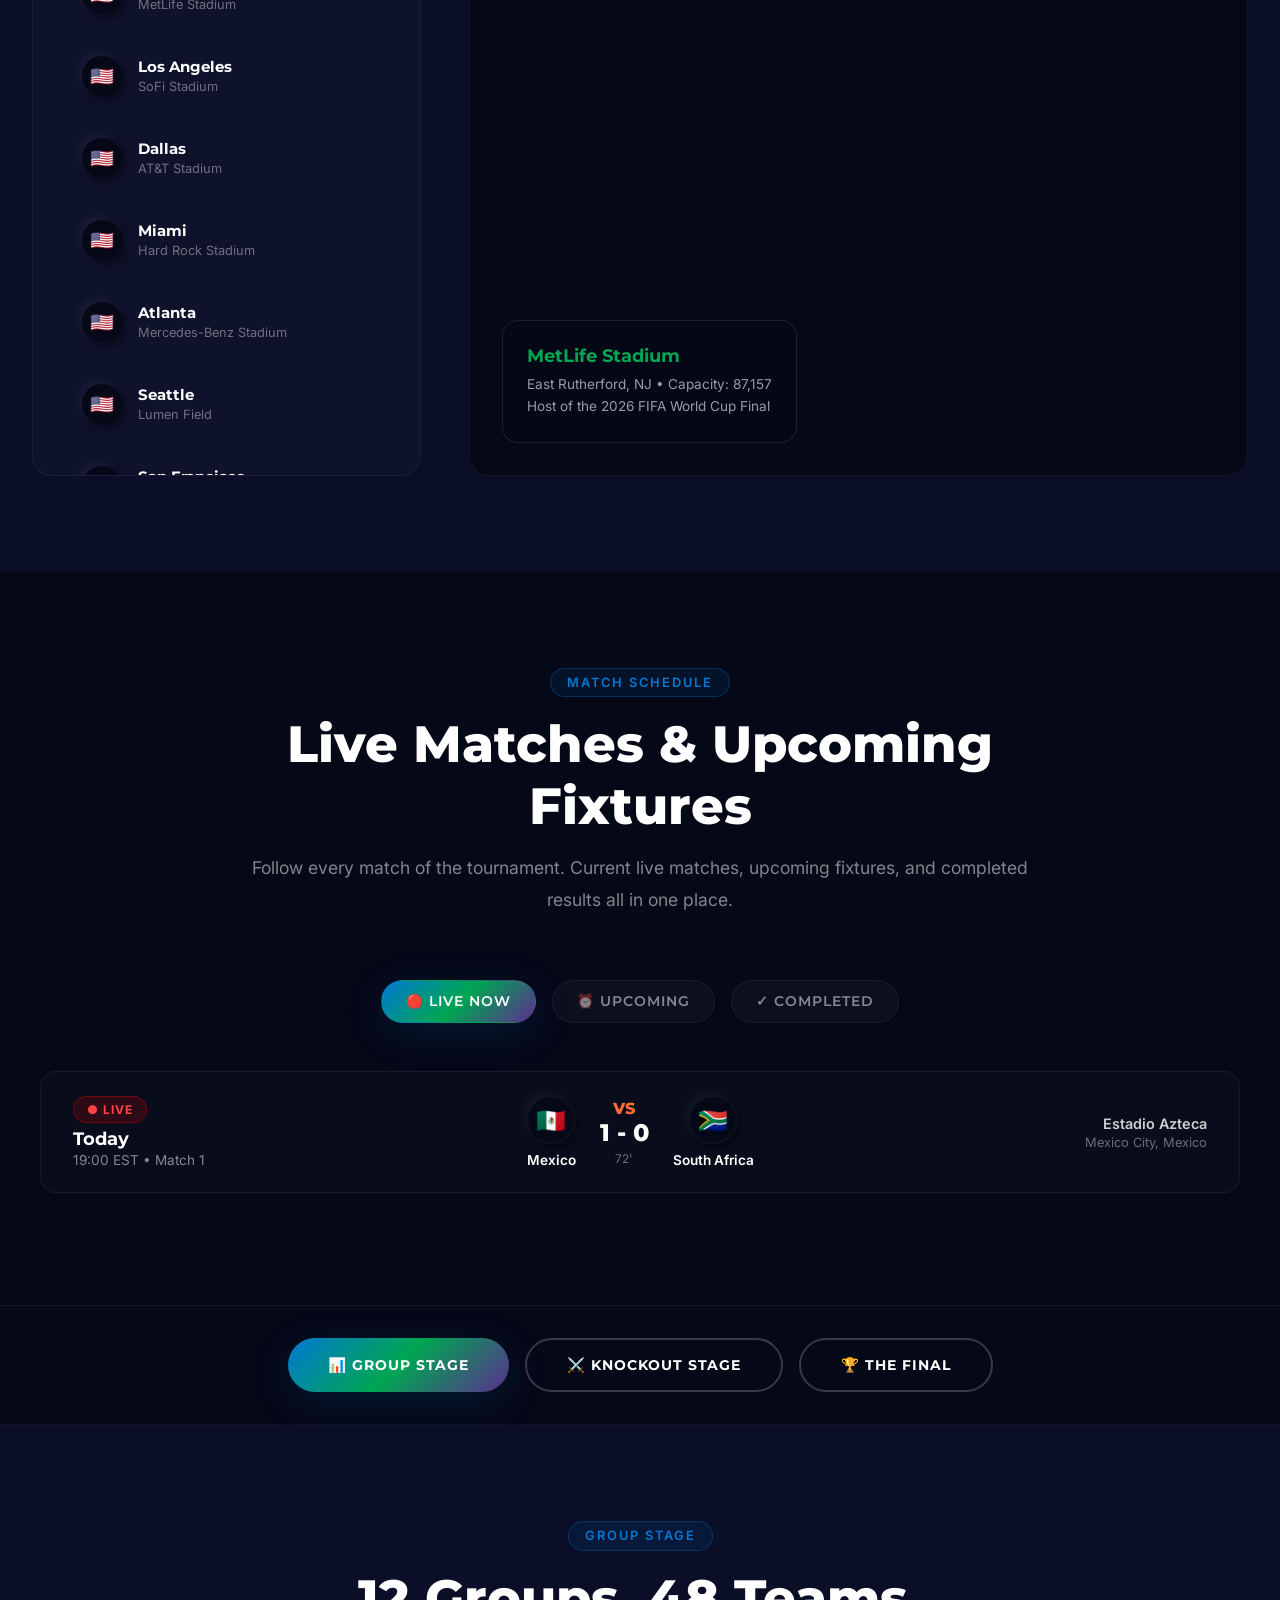
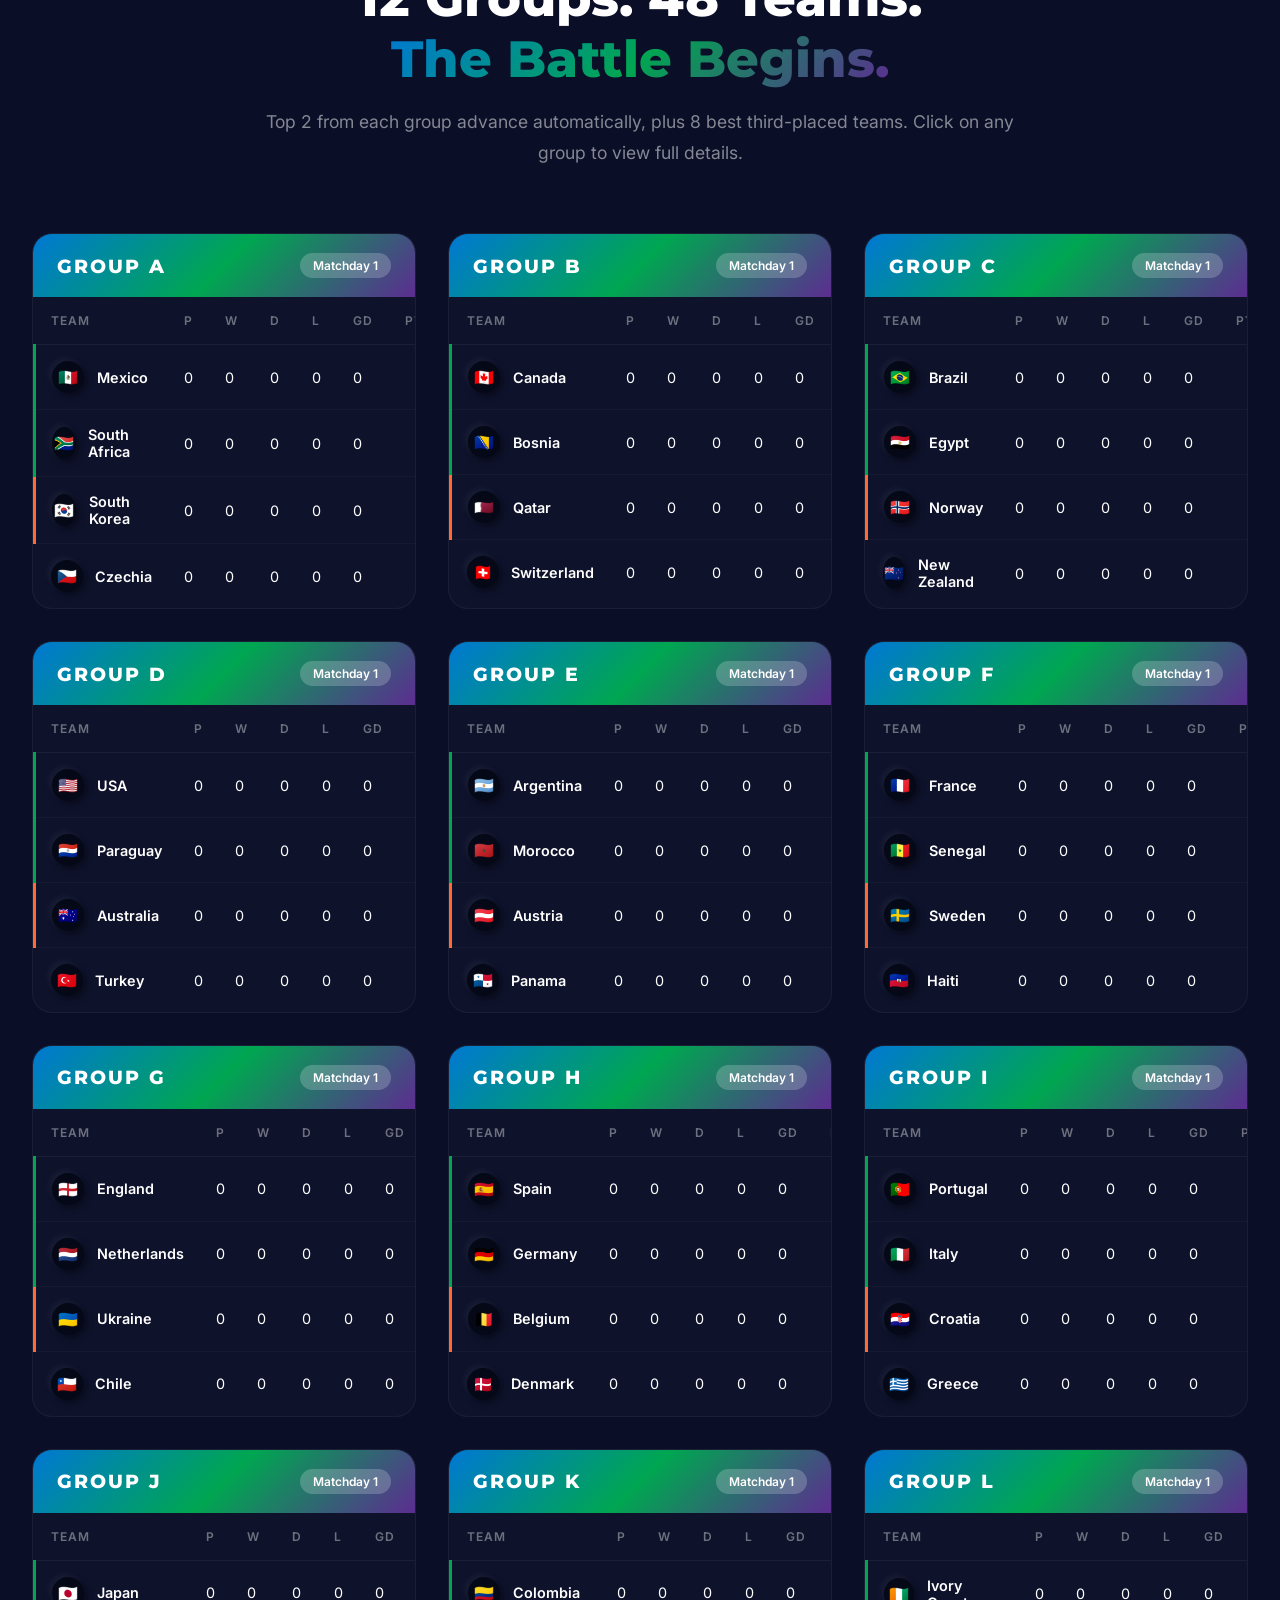
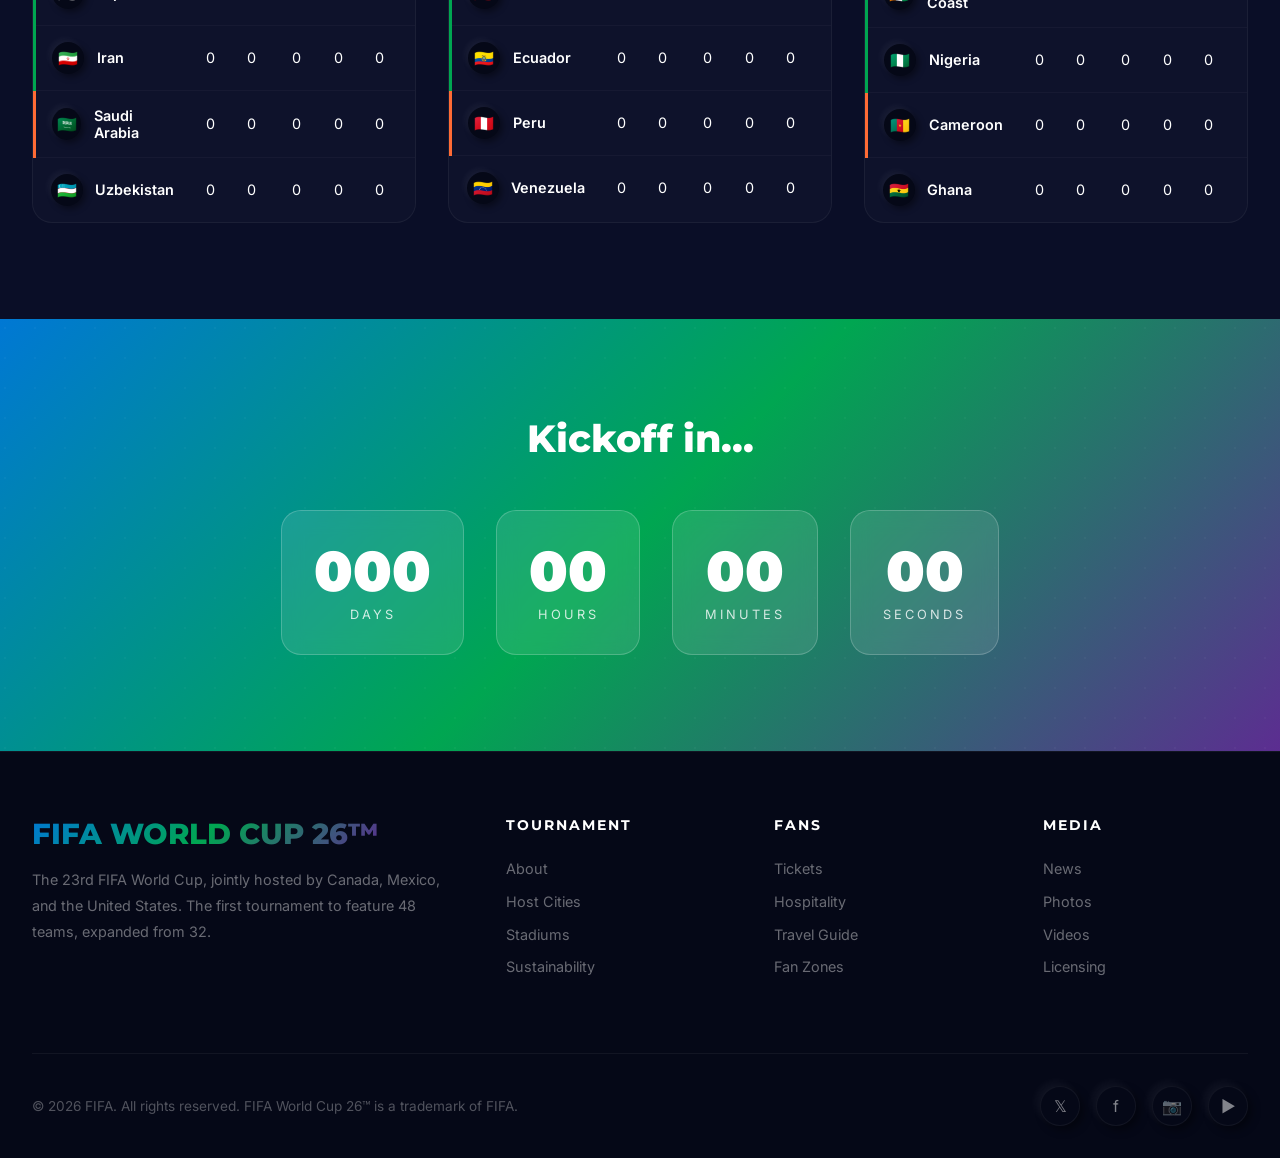
==== commit c5374405: "Update index.html" ====
--- a/index.html
+++ b/index.html
@@ -823,84 +823,420 @@
 
     <script>
         // ========== DATA ==========
-        const cities = [
-            { name: "New York / New Jersey", country: "🇺🇸", stadium: "MetLife Stadium", capacity: "87,157", matches: 8, lat: 40.8136, lng: -74.0745, desc: "Host of the Final. Iconic venue across the river from Manhattan." },
-            { name: "Los Angeles", country: "🇺🇸", stadium: "SoFi Stadium", capacity: "70,240", matches: 8, lat: 33.9534, lng: -118.3390, desc: "$5 billion indoor-outdoor revolutionary venue in Inglewood." },
-            { name: "Dallas", country: "🇺🇸", stadium: "AT&T Stadium", capacity: "92,967", matches: 9, lat: 32.7473, lng: -97.0945, desc: "Architectural masterpiece with retractable dome. Hosts a Semi-Final." },
-            { name: "Miami", country: "🇺🇸", stadium: "Hard Rock Stadium", capacity: "67,518", matches: 7, lat: 25.9580, lng: -80.2389, desc: "Oceanfront hotspot with $350M renovation. Hosts Quarter-Final & 3rd Place." },
-            { name: "Atlanta", country: "🇺🇸", stadium: "Mercedes-Benz Stadium", capacity: "75,000", matches: 8, lat: 33.7554, lng: -84.4008, desc: "Pinwheel retractable roof and 360° LED halo board. Semi-Final host." },
-            { name: "Seattle", country: "🇺🇸", stadium: "Lumen Field", capacity: "69,000", matches: 6, lat: 47.5952, lng: -122.3316, desc: "Pacific Northwest gem with downtown views." },
-            { name: "San Francisco", country: "🇺🇸", stadium: "Levi's Stadium", capacity: "70,909", matches: 6, lat: 37.4030, lng: -121.9698, desc: "Santa Clara venue also hosting 2026 Super Bowl." },
-            { name: "Philadelphia", country: "🇺🇸", stadium: "Lincoln Financial Field", capacity: "69,328", matches: 6, lat: 39.9008, lng: -75.1675, desc: "Historic city, home of passionate sports fans." },
-            { name: "Boston", country: "🇺🇸", stadium: "Gillette Stadium", capacity: "70,000", matches: 7, lat: 42.0909, lng: -71.2643, desc: "Newly renovated with iconic 218-ft lighthouse. Quarter-Final host." },
-            { name: "Houston", country: "🇺🇸", stadium: "NRG Stadium", capacity: "72,220", matches: 7, lat: 29.6847, lng: -95.4107, desc: "Retractable roof in Texas' cosmopolitan hub." },
-            { name: "Kansas City", country: "🇺🇸", stadium: "Arrowhead Stadium", capacity: "76,640", matches: 6, lat: 39.0489, lng: -94.4839, desc: "World's loudest stadium (Guinness Record). Quarter-Final host." },
-            { name: "Vancouver", country: "🇨🇦", stadium: "BC Place", capacity: "54,500", matches: 7, lat: 49.2768, lng: -123.1120, desc: "Retractable roof stadium between ocean and mountains." },
-            { name: "Toronto", country: "🇨🇦", stadium: "BMO Field", capacity: "45,736", matches: 6, lat: 43.6332, lng: -79.4186, desc: "Expanded to 45,736 seats on Lake Ontario shoreline." },
-            { name: "Mexico City", country: "🇲🇽", stadium: "Estadio Azteca", capacity: "87,523", matches: 5, lat: 19.3029, lng: -99.1505, desc: "Iconic stadium hosting its 3rd World Cup. Opening Match venue." },
-            { name: "Guadalajara", country: "🇲🇽", stadium: "Estadio Akron", capacity: "48,071", matches: 4, lat: 20.6818, lng: -103.4625, desc: "Cultural center of Mexico, home of mariachi and tequila." },
-            { name: "Monterrey", country: "🇲🇽", stadium: "Estadio BBVA", capacity: "53,500", matches: 4, lat: 25.6691, lng: -100.2444, desc: "'The Steel Giant' with mountain views." }
-        ];
-
-        const allTeams = [
-            "🇲🇽 Mexico", "🇿🇦 South Africa", "🇰🇷 South Korea", "🇨🇿 Czechia",
-            "🇨🇦 Canada", "🇧🇦 Bosnia", "🇶🇦 Qatar", "🇨🇭 Switzerland",
-            "🇧🇷 Brazil", "🇪🇬 Egypt", "🇳🇴 Norway", "🇳🇿 New Zealand",
-            "🇺🇸 USA", "🇵🇾 Paraguay", "🇦🇺 Australia", "🇹🇷 Turkey",
-            "🇦🇷 Argentina", "🇲🇦 Morocco", "🇦🇹 Austria", "🇵🇦 Panama",
-            "🇫🇷 France", "🇸🇳 Senegal", "🇸🇪 Sweden", "🇭🇹 Haiti",
-            "🏴󠁧󠁢󠁥󠁮󠁧󠁿 England", "🇳🇱 Netherlands", "🇺🇦 Ukraine", "🇨🇱 Chile",
-            "🇪🇸 Spain", "🇩🇪 Germany", "🇧🇪 Belgium", "🇩🇰 Denmark",
-            "🇵🇹 Portugal", "🇮🇹 Italy", "🇭🇷 Croatia", "🇬🇷 Greece",
-            "🇯🇵 Japan", "🇮🇷 Iran", "🇸🇦 Saudi Arabia", "🇺🇿 Uzbekistan",
-            "🇨🇴 Colombia", "🇪🇨 Ecuador", "🇵🇪 Peru", "🇻🇪 Venezuela",
-            "🇨🇮 Ivory Coast", "🇳🇬 Nigeria", "🇨🇲 Cameroon", "🇬🇭 Ghana"
-        ];
-
-        const groups = [
-            { name: "Group A", teams: [
-                { flag: "🇲🇽", name: "Mexico", p: 0, w: 0, d: 0, l: 0, gf: 0, ga: 0, gd: 0, pts: 0 },
-                { flag: "🇿🇦", name: "South Africa", p: 0, w: 0, d: 0, l: 0, gf: 0, ga: 0, gd: 0, pts: 0 },
-                { flag: "🇰🇷", name: "South Korea", p: 0, w: 0, d: 0, l: 0, gf: 0, ga: 0, gd: 0, pts: 0 },
-                { flag: "🇨🇿", name: "Czechia", p: 0, w: 0, d: 0, l: 0, gf: 0, ga: 0, gd: 0, pts: 0 }
-            ]},
-            { name: "Group B", teams: [
-                { flag: "🇨🇦", name: "Canada", p: 0, w: 0, d: 0, l: 0, gf: 0, ga: 0, gd: 0, pts: 0 },
-                { flag: "🇧🇦", name: "Bosnia", p: 0, w: 0, d: 0, l: 0, gf: 0, ga: 0, gd: 0, pts: 0 },
-                { flag: "🇶🇦", name: "Qatar", p: 0, w: 0, d: 0, l: 0, gf: 0, ga: 0, gd: 0, pts: 0 },
-                { flag: "🇨🇭", name: "Switzerland", p: 0, w: 0, d: 0, l: 0, gf: 0, ga: 0, gd: 0, pts: 0 }
-            ]},
-            { name: "Group C", teams: [
-                { flag: "🇧🇷", name: "Brazil", p: 0, w: 0, d: 0, l: 0, gf: 0, ga: 0, gd: 0, pts: 0 },
-                { flag: "🇪🇬", name: "Egypt", p: 0, w: 0, d: 0, l: 0, gf: 0, ga: 0, gd: 0, pts: 0 },
-                { flag: "🇳🇴", name: "Norway", p: 0, w: 0, d: 0, l: 0, gf: 0, ga: 0, gd: 0, pts: 0 },
-                { flag: "🇳🇿", name: "New Zealand", p: 0, w: 0, d: 0, l: 0, gf: 0, ga: 0, gd: 0, pts: 0 }
-            ]},
-            { name: "Group D", teams: [
-                { flag: "🇺🇸", name: "USA", p: 0, w: 0, d: 0, l: 0, gf: 0, ga: 0, gd: 0, pts: 0 },
-                { flag: "🇵🇾", name: "Paraguay", p: 0, w: 0, d: 0, l: 0, gf: 0, ga: 0, gd: 0, pts: 0 },
-                { flag: "🇦🇺", name: "Australia", p: 0, w: 0, d: 0, l: 0, gf: 0, ga: 0, gd: 0, pts: 0 },
-                { flag: "🇹🇷", name: "Turkey", p: 0, w: 0, d: 0, l: 0, gf: 0, ga: 0, gd: 0, pts: 0 }
-            ]},
-            { name: "Group E", teams: [
-                { flag: "🇦🇷", name: "Argentina", p: 0, w: 0, d: 0, l: 0, gf: 0, ga: 0, gd: 0, pts: 0 },
-                { flag: "🇲🇦", name: "Morocco", p: 0, w: 0, d: 0, l: 0, gf: 0, ga: 0, gd: 0, pts: 0 },
-                { flag: "🇦🇹", name: "Austria", p: 0, w: 0, d: 0, l: 0, gf: 0, ga: 0, gd: 0, pts: 0 },
-                { flag: "🇵🇦", name: "Panama", p: 0, w: 0, d: 0, l: 0, gf: 0, ga: 0, gd: 0, pts: 0 }
-            ]},
-            { name: "Group F", teams: [
-                { flag: "🇫🇷", name: "France", p: 0, w: 0, d: 0, l: 0, gf: 0, ga: 0, gd: 0, pts: 0 },
-                { flag: "🇸🇳", name: "Senegal", p: 0, w: 0, d: 0, l: 0, gf: 0, ga: 0, gd: 0, pts: 0 },
-                { flag: "🇸🇪", name: "Sweden", p: 0, w: 0, d: 0, l: 0, gf: 0, ga: 0, gd: 0, pts: 0 },
-                { flag: "🇭🇹", name: "Haiti", p: 0, w: 0, d: 0, l: 0, gf: 0, ga: 0, gd: 0, pts: 0 }
-            ]},
-            { name: "Group G", teams: [
-                { flag: "🏴󠁧󠁢󠁥󠁮󠁧󠁿", name: "England", p: 0, w: 0, d: 0, l: 0, gf: 0, ga: 0, gd: 0, pts: 0 },
-                { flag: "🇳🇱", name: "Netherlands", p: 0, w: 0, d: 0, l: 0, gf: 0, ga: 0, gd: 0, pts: 0 },
-                { flag: "🇺🇦", name: "Ukraine", p: 0, w: 0, d: 0, l: 0, gf: 0, ga: 0, gd: 0, pts: 0 },
-                { flag: "🇨🇱", name: "Chile", p: 0, w: 0, d: 0, l: 0, gf: 0, ga: 0, gd: 0, pts: 0 }
-            ]},
-            { name: "Group H", teams: [
-                { flag: "🇪🇸", name: "Spain", p: 0, w: 0, d: 0, l: 0, gf: 0, ga: 0, gd: 0, pts: 0 },
-                { flag: "🇩🇪", name: "Germany", p: 0, w: 0, d: 0, l: 0, gf: 0, ga: 0, gd: 0, pts: 0 },
-                { flag: "🇧🇪", name: "
+const cities = [
+    { name: "New York / New Jersey", country: "🇺🇸", stadium: "MetLife Stadium", capacity: "87,157", matches: 8, lat: 40.8136, lng: -74.0745, desc: "Host of the Final. Iconic venue across the river from Manhattan." },
+    { name: "Los Angeles", country: "🇺🇸", stadium: "SoFi Stadium", capacity: "70,240", matches: 8, lat: 33.9534, lng: -118.3390, desc: "$5 billion indoor-outdoor revolutionary venue in Inglewood." },
+    { name: "Dallas", country: "🇺🇸", stadium: "AT&T Stadium", capacity: "92,967", matches: 9, lat: 32.7473, lng: -97.0945, desc: "Architectural masterpiece with retractable dome. Hosts a Semi-Final." },
+    { name: "Miami", country: "🇺🇸", stadium: "Hard Rock Stadium", capacity: "67,518", matches: 7, lat: 25.9580, lng: -80.2389, desc: "Oceanfront hotspot with $350M renovation. Hosts Quarter-Final & 3rd Place." },
+    { name: "Atlanta", country: "🇺🇸", stadium: "Mercedes-Benz Stadium", capacity: "75,000", matches: 8, lat: 33.7554, lng: -84.4008, desc: "Pinwheel retractable roof and 360° LED halo board. Semi-Final host." },
+    { name: "Seattle", country: "🇺🇸", stadium: "Lumen Field", capacity: "69,000", matches: 6, lat: 47.5952, lng: -122.3316, desc: "Pacific Northwest gem with downtown views." },
+    { name: "San Francisco", country: "🇺🇸", stadium: "Levi's Stadium", capacity: "70,909", matches: 6, lat: 37.4030, lng: -121.9698, desc: "Santa Clara venue also hosting 2026 Super Bowl." },
+    { name: "Philadelphia", country: "🇺🇸", stadium: "Lincoln Financial Field", capacity: "69,328", matches: 6, lat: 39.9008, lng: -75.1675, desc: "Historic city, home of passionate sports fans." },
+    { name: "Boston", country: "🇺🇸", stadium: "Gillette Stadium", capacity: "70,000", matches: 7, lat: 42.0909, lng: -71.2643, desc: "Newly renovated with iconic 218-ft lighthouse. Quarter-Final host." },
+    { name: "Houston", country: "🇺🇸", stadium: "NRG Stadium", capacity: "72,220", matches: 7, lat: 29.6847, lng: -95.4107, desc: "Retractable roof in Texas' cosmopolitan hub." },
+    { name: "Kansas City", country: "🇺🇸", stadium: "Arrowhead Stadium", capacity: "76,640", matches: 6, lat: 39.0489, lng: -94.4839, desc: "World's loudest stadium (Guinness Record). Quarter-Final host." },
+    { name: "Vancouver", country: "🇨🇦", stadium: "BC Place", capacity: "54,500", matches: 7, lat: 49.2768, lng: -123.1120, desc: "Retractable roof stadium between ocean and mountains." },
+    { name: "Toronto", country: "🇨🇦", stadium: "BMO Field", capacity: "45,736", matches: 6, lat: 43.6332, lng: -79.4186, desc: "Expanded to 45,736 seats on Lake Ontario shoreline." },
+    { name: "Mexico City", country: "🇲🇽", stadium: "Estadio Azteca", capacity: "87,523", matches: 5, lat: 19.3029, lng: -99.1505, desc: "Iconic stadium hosting its 3rd World Cup. Opening Match venue." },
+    { name: "Guadalajara", country: "🇲🇽", stadium: "Estadio Akron", capacity: "48,071", matches: 4, lat: 20.6818, lng: -103.4625, desc: "Cultural center of Mexico, home of mariachi and tequila." },
+    { name: "Monterrey", country: "🇲🇽", stadium: "Estadio BBVA", capacity: "53,500", matches: 4, lat: 25.6691, lng: -100.2444, desc: "'The Steel Giant' with mountain views." }
+];
+
+const allTeams = [
+    "🇲🇽 Mexico", "🇿🇦 South Africa", "🇰🇷 South Korea", "🇨🇿 Czechia",
+    "🇨🇦 Canada", "🇧🇦 Bosnia", "🇶🇦 Qatar", "🇨🇭 Switzerland",
+    "🇧🇷 Brazil", "🇪🇬 Egypt", "🇳🇴 Norway", "🇳🇿 New Zealand",
+    "🇺🇸 USA", "🇵🇾 Paraguay", "🇦🇺 Australia", "🇹🇷 Turkey",
+    "🇦🇷 Argentina", "🇲🇦 Morocco", "🇦🇹 Austria", "🇵🇦 Panama",
+    "🇫🇷 France", "🇸🇳 Senegal", "🇸🇪 Sweden", "🇭🇹 Haiti",
+    "🏴󠁧󠁢󠁥󠁮󠁧󠁿 England", "🇳🇱 Netherlands", "🇺🇦 Ukraine", "🇨🇱 Chile",
+    "🇪🇸 Spain", "🇩🇪 Germany", "🇧🇪 Belgium", "🇩🇰 Denmark",
+    "🇵🇹 Portugal", "🇮🇹 Italy", "🇭🇷 Croatia", "🇬🇷 Greece",
+    "🇯🇵 Japan", "🇮🇷 Iran", "🇸🇦 Saudi Arabia", "🇺🇿 Uzbekistan",
+    "🇨🇴 Colombia", "🇪🇨 Ecuador", "🇵🇪 Peru", "🇻🇪 Venezuela",
+    "🇨🇮 Ivory Coast", "🇳🇬 Nigeria", "🇨🇲 Cameroon", "🇬🇭 Ghana"
+];
+
+const groups = [
+    { name: "Group A", teams: [
+        { flag: "🇲🇽", name: "Mexico", p: 0, w: 0, d: 0, l: 0, gf: 0, ga: 0, gd: 0, pts: 0 },
+        { flag: "🇿🇦", name: "South Africa", p: 0, w: 0, d: 0, l: 0, gf: 0, ga: 0, gd: 0, pts: 0 },
+        { flag: "🇰🇷", name: "South Korea", p: 0, w: 0, d: 0, l: 0, gf: 0, ga: 0, gd: 0, pts: 0 },
+        { flag: "🇨🇿", name: "Czechia", p: 0, w: 0, d: 0, l: 0, gf: 0, ga: 0, gd: 0, pts: 0 }
+    ]},
+    { name: "Group B", teams: [
+        { flag: "🇨🇦", name: "Canada", p: 0, w: 0, d: 0, l: 0, gf: 0, ga: 0, gd: 0, pts: 0 },
+        { flag: "🇧🇦", name: "Bosnia", p: 0, w: 0, d: 0, l: 0, gf: 0, ga: 0, gd: 0, pts: 0 },
+        { flag: "🇶🇦", name: "Qatar", p: 0, w: 0, d: 0, l: 0, gf: 0, ga: 0, gd: 0, pts: 0 },
+        { flag: "🇨🇭", name: "Switzerland", p: 0, w: 0, d: 0, l: 0, gf: 0, ga: 0, gd: 0, pts: 0 }
+    ]},
+    { name: "Group C", teams: [
+        { flag: "🇧🇷", name: "Brazil", p: 0, w: 0, d: 0, l: 0, gf: 0, ga: 0, gd: 0, pts: 0 },
+        { flag: "🇪🇬", name: "Egypt", p: 0, w: 0, d: 0, l: 0, gf: 0, ga: 0, gd: 0, pts: 0 },
+        { flag: "🇳🇴", name: "Norway", p: 0, w: 0, d: 0, l: 0, gf: 0, ga: 0, gd: 0, pts: 0 },
+        { flag: "🇳🇿", name: "New Zealand", p: 0, w: 0, d: 0, l: 0, gf: 0, ga: 0, gd: 0, pts: 0 }
+    ]},
+    { name: "Group D", teams: [
+        { flag: "🇺🇸", name: "USA", p: 0, w: 0, d: 0, l: 0, gf: 0, ga: 0, gd: 0, pts: 0 },
+        { flag: "🇵🇾", name: "Paraguay", p: 0, w: 0, d: 0, l: 0, gf: 0, ga: 0, gd: 0, pts: 0 },
+        { flag: "🇦🇺", name: "Australia", p: 0, w: 0, d: 0, l: 0, gf: 0, ga: 0, gd: 0, pts: 0 },
+        { flag: "🇹🇷", name: "Turkey", p: 0, w: 0, d: 0, l: 0, gf: 0, ga: 0, gd: 0, pts: 0 }
+    ]},
+    { name: "Group E", teams: [
+        { flag: "🇦🇷", name: "Argentina", p: 0, w: 0, d: 0, l: 0, gf: 0, ga: 0, gd: 0, pts: 0 },
+        { flag: "🇲🇦", name: "Morocco", p: 0, w: 0, d: 0, l: 0, gf: 0, ga: 0, gd: 0, pts: 0 },
+        { flag: "🇦🇹", name: "Austria", p: 0, w: 0, d: 0, l: 0, gf: 0, ga: 0, gd: 0, pts: 0 },
+        { flag: "🇵🇦", name: "Panama", p: 0, w: 0, d: 0, l: 0, gf: 0, ga: 0, gd: 0, pts: 0 }
+    ]},
+    { name: "Group F", teams: [
+        { flag: "🇫🇷", name: "France", p: 0, w: 0, d: 0, l: 0, gf: 0, ga: 0, gd: 0, pts: 0 },
+        { flag: "🇸🇳", name: "Senegal", p: 0, w: 0, d: 0, l: 0, gf: 0, ga: 0, gd: 0, pts: 0 },
+        { flag: "🇸🇪", name: "Sweden", p: 0, w: 0, d: 0, l: 0, gf: 0, ga: 0, gd: 0, pts: 0 },
+        { flag: "🇭🇹", name: "Haiti", p: 0, w: 0, d: 0, l: 0, gf: 0, ga: 0, gd: 0, pts: 0 }
+    ]},
+    { name: "Group G", teams: [
+        { flag: "🏴󠁧󠁢󠁥󠁮󠁧󠁿", name: "England", p: 0, w: 0, d: 0, l: 0, gf: 0, ga: 0, gd: 0, pts: 0 },
+        { flag: "🇳🇱", name: "Netherlands", p: 0, w: 0, d: 0, l: 0, gf: 0, ga: 0, gd: 0, pts: 0 },
+        { flag: "🇺🇦", name: "Ukraine", p: 0, w: 0, d: 0, l: 0, gf: 0, ga: 0, gd: 0, pts: 0 },
+        { flag: "🇨🇱", name: "Chile", p: 0, w: 0, d: 0, l: 0, gf: 0, ga: 0, gd: 0, pts: 0 }
+    ]},
+    { name: "Group H", teams: [
+        { flag: "🇪🇸", name: "Spain", p: 0, w: 0, d: 0, l: 0, gf: 0, ga: 0, gd: 0, pts: 0 },
+        { flag: "🇩🇪", name: "Germany", p: 0, w: 0, d: 0, l: 0, gf: 0, ga: 0, gd: 0, pts: 0 },
+        { flag: "🇧🇪", name: "Belgium", p: 0, w: 0, d: 0, l: 0, gf: 0, ga: 0, gd: 0, pts: 0 },
+        { flag: "🇩🇰", name: "Denmark", p: 0, w: 0, d: 0, l: 0, gf: 0, ga: 0, gd: 0, pts: 0 }
+    ]},
+    { name: "Group I", teams: [
+        { flag: "🇵🇹", name: "Portugal", p: 0, w: 0, d: 0, l: 0, gf: 0, ga: 0, gd: 0, pts: 0 },
+        { flag: "🇮🇹", name: "Italy", p: 0, w: 0, d: 0, l: 0, gf: 0, ga: 0, gd: 0, pts: 0 },
+        { flag: "🇭🇷", name: "Croatia", p: 0, w: 0, d: 0, l: 0, gf: 0, ga: 0, gd: 0, pts: 0 },
+        { flag: "🇬🇷", name: "Greece", p: 0, w: 0, d: 0, l: 0, gf: 0, ga: 0, gd: 0, pts: 0 }
+    ]},
+    { name: "Group J", teams: [
+        { flag: "🇯🇵", name: "Japan", p: 0, w: 0, d: 0, l: 0, gf: 0, ga: 0, gd: 0, pts: 0 },
+        { flag: "🇮🇷", name: "Iran", p: 0, w: 0, d: 0, l: 0, gf: 0, ga: 0, gd: 0, pts: 0 },
+        { flag: "🇸🇦", name: "Saudi Arabia", p: 0, w: 0, d: 0, l: 0, gf: 0, ga: 0, gd: 0, pts: 0 },
+        { flag: "🇺🇿", name: "Uzbekistan", p: 0, w: 0, d: 0, l: 0, gf: 0, ga: 0, gd: 0, pts: 0 }
+    ]},
+    { name: "Group K", teams: [
+        { flag: "🇨🇴", name: "Colombia", p: 0, w: 0, d: 0, l: 0, gf: 0, ga: 0, gd: 0, pts: 0 },
+        { flag: "🇪🇨", name: "Ecuador", p: 0, w: 0, d: 0, l: 0, gf: 0, ga: 0, gd: 0, pts: 0 },
+        { flag: "🇵🇪", name: "Peru", p: 0, w: 0, d: 0, l: 0, gf: 0, ga: 0, gd: 0, pts: 0 },
+        { flag: "🇻🇪", name: "Venezuela", p: 0, w: 0, d: 0, l: 0, gf: 0, ga: 0, gd: 0, pts: 0 }
+    ]},
+    { name: "Group L", teams: [
+        { flag: "🇨🇮", name: "Ivory Coast", p: 0, w: 0, d: 0, l: 0, gf: 0, ga: 0, gd: 0, pts: 0 },
+        { flag: "🇳🇬", name: "Nigeria", p: 0, w: 0, d: 0, l: 0, gf: 0, ga: 0, gd: 0, pts: 0 },
+        { flag: "🇨🇲", name: "Cameroon", p: 0, w: 0, d: 0, l: 0, gf: 0, ga: 0, gd: 0, pts: 0 },
+        { flag: "🇬🇭", name: "Ghana", p: 0, w: 0, d: 0, l: 0, gf: 0, ga: 0, gd: 0, pts: 0 }
+    ]}
+];
+
+// ========== INITIALIZATION ==========
+document.addEventListener('DOMContentLoaded', function() {
+    initTicker();
+    initCityList();
+    initGroups();
+    initKnockout();
+    initCountdown();
+    initScrollEffects();
+    initNavbar();
+});
+
+// ========== FLAGS TICKER ==========
+function initTicker() {
+    const track = document.getElementById('ticker-track');
+    if (!track) return;
+    
+    let html = '';
+    // Double the teams for seamless loop
+    const doubled = [...allTeams, ...allTeams];
+    
+    doubled.forEach(team => {
+        const parts = team.split(' ');
+        const flag = parts[0];
+        const name = parts.slice(1).join(' ');
+        html += `
+            <div class="ticker-flag">
+                <div class="ticker-flag-circle">${flag}</div>
+                <span class="ticker-flag-name">${name}</span>
+            </div>
+        `;
+    });
+    
+    track.innerHTML = html;
+}
+
+// ========== INTERACTIVE MAP ==========
+function initCityList() {
+    const list = document.getElementById('city-list');
+    if (!list) return;
+    
+    let html = '';
+    cities.forEach((city, index) => {
+        html += `
+            <div class="city-list-item" onclick="selectCity(${index})">
+                <div class="city-list-flag">${city.country}</div>
+                <div class="city-list-info">
+                    <h4>${city.name}</h4>
+                    <p>${city.stadium}</p>
+                </div>
+            </div>
+        `;
+    });
+    
+    list.innerHTML = html;
+}
+
+function selectCity(index) {
+    const city = cities[index];
+    const items = document.querySelectorAll('.city-list-item');
+    items.forEach((item, i) => {
+        item.classList.toggle('active', i === index);
+    });
+    
+    // Update map iframe to show selected city
+    const frame = document.getElementById('city-map-frame');
+    const overlay = document.getElementById('map-overlay');
+    
+    if (frame) {
+        const query = encodeURIComponent(`${city.stadium}, ${city.name}`);
+        frame.src = `https://www.google.com/maps/embed?pb=!1m18!1m12!1m3!1d5000!2d${city.lng}!3d${city.lat}!2m3!1f0!2f0!3f0!3m2!1i1024!2i768!4f13.1!3m3!1m2!1s0x0%3A0x0!2zM0Aw!5e0!3m2!1sen!2sus!4v1715151600000!5m2!1sen!2sus`;
+    }
+    
+    if (overlay) {
+        overlay.innerHTML = `
+            <h4>${city.stadium}</h4>
+            <p>${city.name}<br>Capacity: ${city.capacity} • ${city.matches} Matches<br>${city.desc}</p>
+        `;
+    }
+}
+
+function exploreCity(country) {
+    const countryMap = {
+        'usa': 0,
+        'canada': 11,
+        'mexico': 13
+    };
+    const index = countryMap[country] || 0;
+    selectCity(index);
+    document.getElementById('map').scrollIntoView({ behavior: 'smooth' });
+}
+
+// ========== SCHEDULE TABS ==========
+function switchSchedule(type) {
+    const tabs = document.querySelectorAll('.schedule-tab');
+    tabs.forEach(tab => tab.classList.remove('active'));
+    event.target.classList.add('active');
+    
+    document.getElementById('live-matches').classList.add('hidden');
+    document.getElementById('upcoming-matches').classList.add('hidden');
+    document.getElementById('completed-matches').classList.add('hidden');
+    
+    document.getElementById(type + '-matches').classList.remove('hidden');
+}
+
+// ========== GROUP STAGE ==========
+function initGroups() {
+    const grid = document.getElementById('groups-grid');
+    if (!grid) return;
+    
+    let html = '';
+    groups.forEach((group, gIndex) => {
+        html += `
+            <div class="group-card" onclick="showGroupDetails(${gIndex})">
+                <div class="group-header">
+                    <h3>${group.name}</h3>
+                    <span class="group-status">Matchday 1</span>
+                </div>
+                <table class="group-table">
+                    <thead>
+                        <tr>
+                            <th>Team</th>
+                            <th>P</th>
+                            <th>W</th>
+                            <th>D</th>
+                            <th>L</th>
+                            <th>GD</th>
+                            <th>Pts</th>
+                        </tr>
+                    </thead>
+                    <tbody>
+                        ${group.teams.map((team, tIndex) => `
+                            <tr class="${tIndex < 2 ? 'qualified' : tIndex === 2 ? 'playoff' : ''}">
+                                <td>
+                                    <div class="team-cell">
+                                        <div class="flag">${team.flag}</div>
+                                        <span class="name">${team.name}</span>
+                                    </div>
+                                </td>
+                                <td>${team.p}</td>
+                                <td>${team.w}</td>
+                                <td>${team.d}</td>
+                                <td>${team.l}</td>
+                                <td>${team.gd > 0 ? '+' + team.gd : team.gd}</td>
+                                <td class="pts-cell">${team.pts}</td>
+                            </tr>
+                        `).join('')}
+                    </tbody>
+                </table>
+            </div>
+        `;
+    });
+    
+    grid.innerHTML = html;
+}
+
+function showGroupDetails(index) {
+    const group = groups[index];
+    alert(`${group.name}\n\n` + group.teams.map(t => `${t.flag} ${t.name}`).join('\n') + '\n\nClick OK to view full fixtures (coming soon)');
+}
+
+// ========== TOURNAMENT PHASES ==========
+function showPhase(phase) {
+    const groupsSection = document.getElementById('groups');
+    const knockoutSection = document.getElementById('knockout');
+    const finalSection = document.getElementById('final');
+    
+    // Hide all
+    groupsSection.style.display = 'none';
+    knockoutSection.classList.remove('active');
+    finalSection.classList.remove('active');
+    
+    // Show selected
+    if (phase === 'groups') {
+        groupsSection.style.display = 'block';
+        groupsSection.scrollIntoView({ behavior: 'smooth' });
+    } else if (phase === 'knockout') {
+        knockoutSection.classList.add('active');
+        knockoutSection.scrollIntoView({ behavior: 'smooth' });
+    } else if (phase === 'final') {
+        finalSection.classList.add('active');
+        finalSection.scrollIntoView({ behavior: 'smooth' });
+    }
+    
+    // Update button styles
+    const buttons = document.querySelectorAll('button[onclick^="showPhase"]');
+    buttons.forEach(btn => {
+        if (btn.getAttribute('onclick').includes(phase)) {
+            btn.classList.remove('btn-outline');
+            btn.classList.add('btn-primary');
+        } else {
+            btn.classList.remove('btn-primary');
+            btn.classList.add('btn-outline');
+        }
+    });
+}
+
+// ========== KNOCKOUT BRACKET ==========
+function initKnockout() {
+    const bracket = document.getElementById('knockout-bracket');
+    if (!bracket) return;
+    
+    const rounds = [
+        { name: "Round of 32", matches: 16 },
+        { name: "Round of 16", matches: 8 },
+        { name: "Quarter Finals", matches: 4 },
+        { name: "Semi Finals", matches: 2 }
+    ];
+    
+    let html = '';
+    rounds.forEach(round => {
+        html += `
+            <div class="bracket-round">
+                <div class="bracket-round-title">${round.name}</div>
+                ${Array(round.matches).fill(0).map((_, i) => `
+                    <div class="bracket-match">
+                        <div class="bracket-team">
+                            <div class="bracket-team-info">
+                                <div class="bracket-team-flag">🏴</div>
+                                <span class="bracket-team-name">TBD</span>
+                            </div>
+                            <span class="bracket-score">-</span>
+                        </div>
+                        <div class="bracket-team">
+                            <div class="bracket-team-info">
+                                <div class="bracket-team-flag">🏴</div>
+                                <span class="bracket-team-name">TBD</span>
+                            </div>
+                            <span class="bracket-score">-</span>
+                        </div>
+                        <div class="bracket-date">TBD</div>
+                    </div>
+                `).join('')}
+            </div>
+        `;
+    });
+    
+    bracket.innerHTML = html;
+}
+
+// ========== COUNTDOWN TIMER ==========
+function initCountdown() {
+    updateCountdown();
+    setInterval(updateCountdown, 1000);
+}
+
+function updateCountdown() {
+    const kickoff = new Date('June 11, 2026 19:00:00').getTime();
+    const now = new Date().getTime();
+    const distance = kickoff - now;
+    
+    if (distance > 0) {
+        const days = Math.floor(distance / (1000 * 60 * 60 * 24));
+        const hours = Math.floor((distance % (1000 * 60 * 60 * 24)) / (1000 * 60 * 60));
+        const minutes = Math.floor((distance % (1000 * 60 * 60)) / (1000 * 60));
+        const seconds = Math.floor((distance % (1000 * 60)) / 1000);
+        
+        const daysEl = document.getElementById('days');
+        const hoursEl = document.getElementById('hours');
+        const minutesEl = document.getElementById('minutes');
+        const secondsEl = document.getElementById('seconds');
+        
+        if (daysEl) daysEl.textContent = String(days).padStart(3, '0');
+        if (hoursEl) hoursEl.textContent = String(hours).padStart(2, '0');
+        if (minutesEl) minutesEl.textContent = String(minutes).padStart(2, '0');
+        if (secondsEl) secondsEl.textContent = String(seconds).padStart(2, '0');
+    }
+}
+
+// ========== SCROLL EFFECTS ==========
+function initScrollEffects() {
+    const observer = new IntersectionObserver((entries) => {
+        entries.forEach(entry => {
+            if (entry.isIntersecting) {
+                entry.target.classList.add('visible');
+            }
+        });
+    }, { threshold: 0.1, rootMargin: '0px 0px -50px 0px' });
+    
+    document.querySelectorAll('.fade-in').forEach(el => observer.observe(el));
+}
+
+// ========== NAVBAR ==========
+function initNavbar() {
+    const navbar = document.getElementById('navbar');
+    if (!navbar) return;
+    
+    window.addEventListener('scroll', () => {
+        if (window.scrollY > 50) {
+            navbar.classList.add('scrolled');
+        } else {
+            navbar.classList.remove('scrolled');
+        }
+    });
+    
+    // Smooth scroll for nav links
+    document.querySelectorAll('a[href^="#"]').forEach(anchor => {
+        anchor.addEventListener('click', function(e) {
+            e.preventDefault();
+            const target = document.querySelector(this.getAttribute('href'));
+            if (target) {
+                target.scrollIntoView({ behavior: 'smooth', block: 'start' });
+            }
+        });
+    });
+}
+</script>
+</body>
+</html>
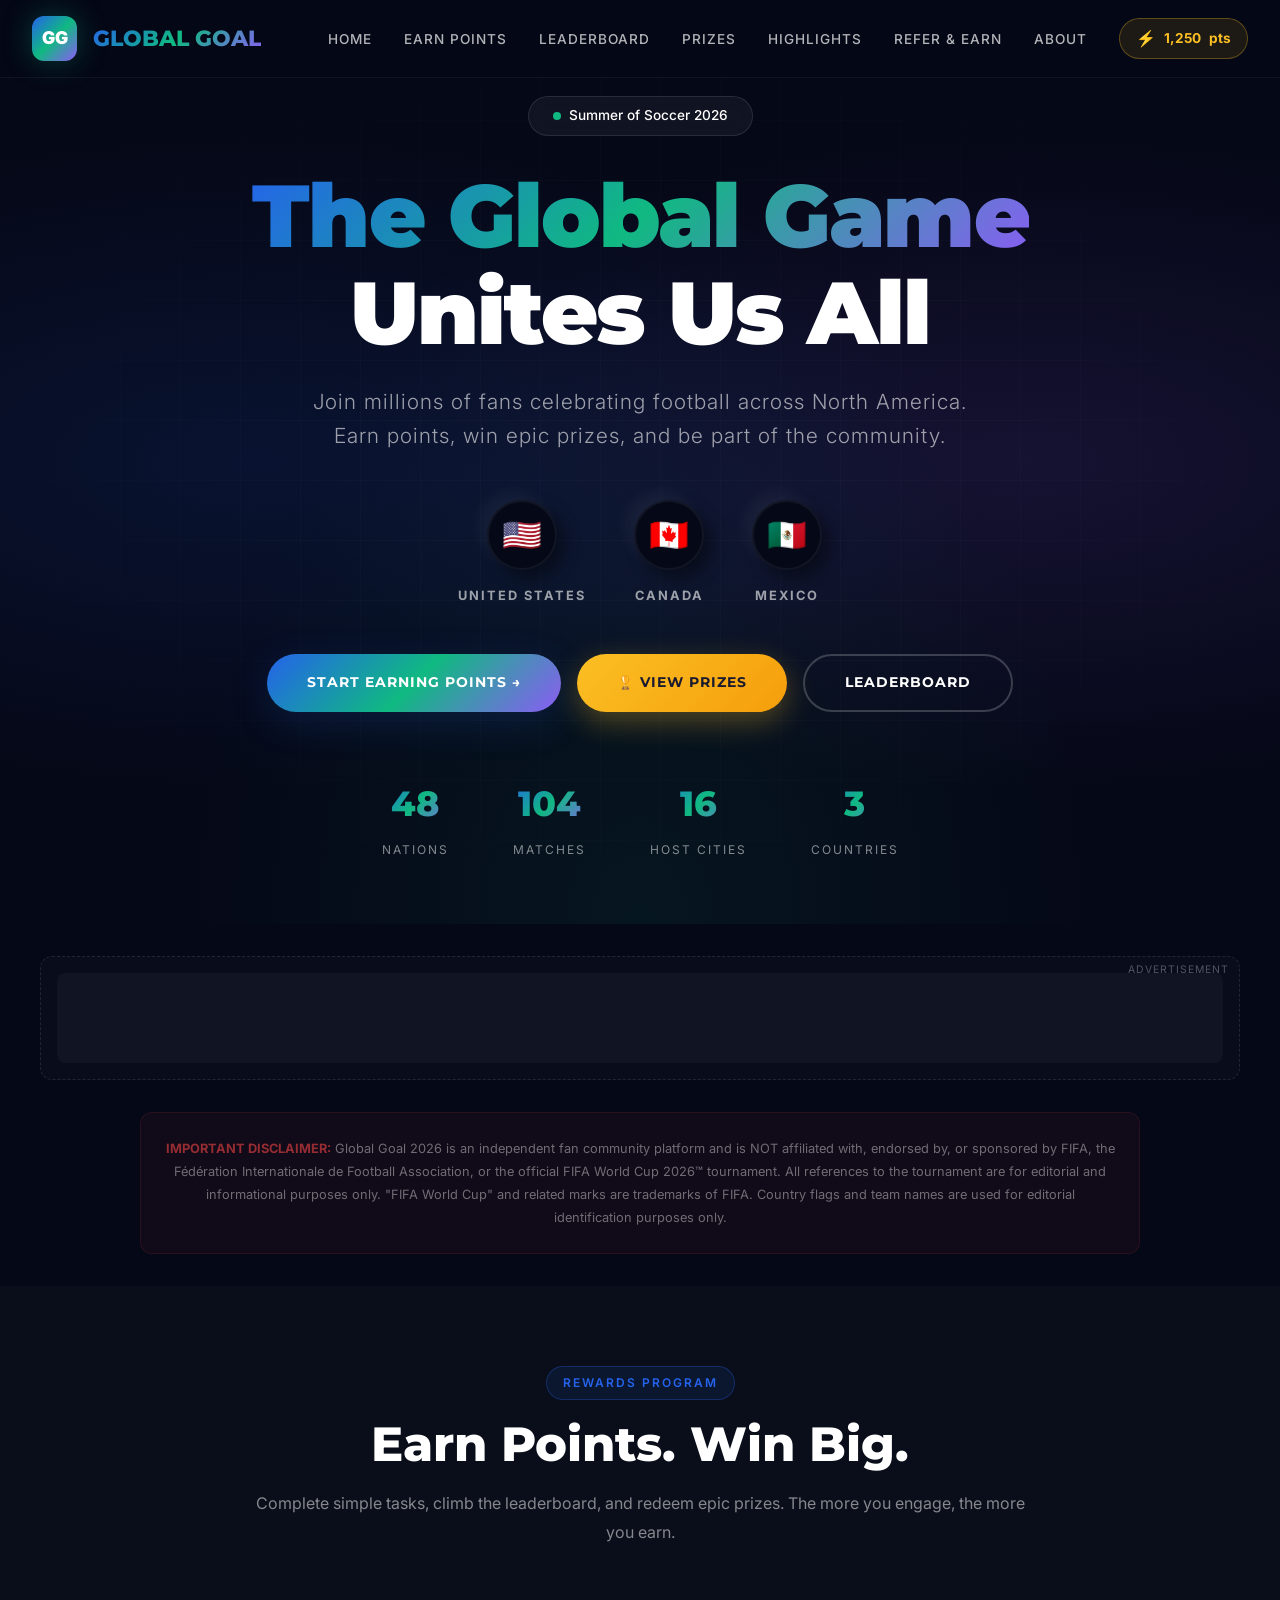
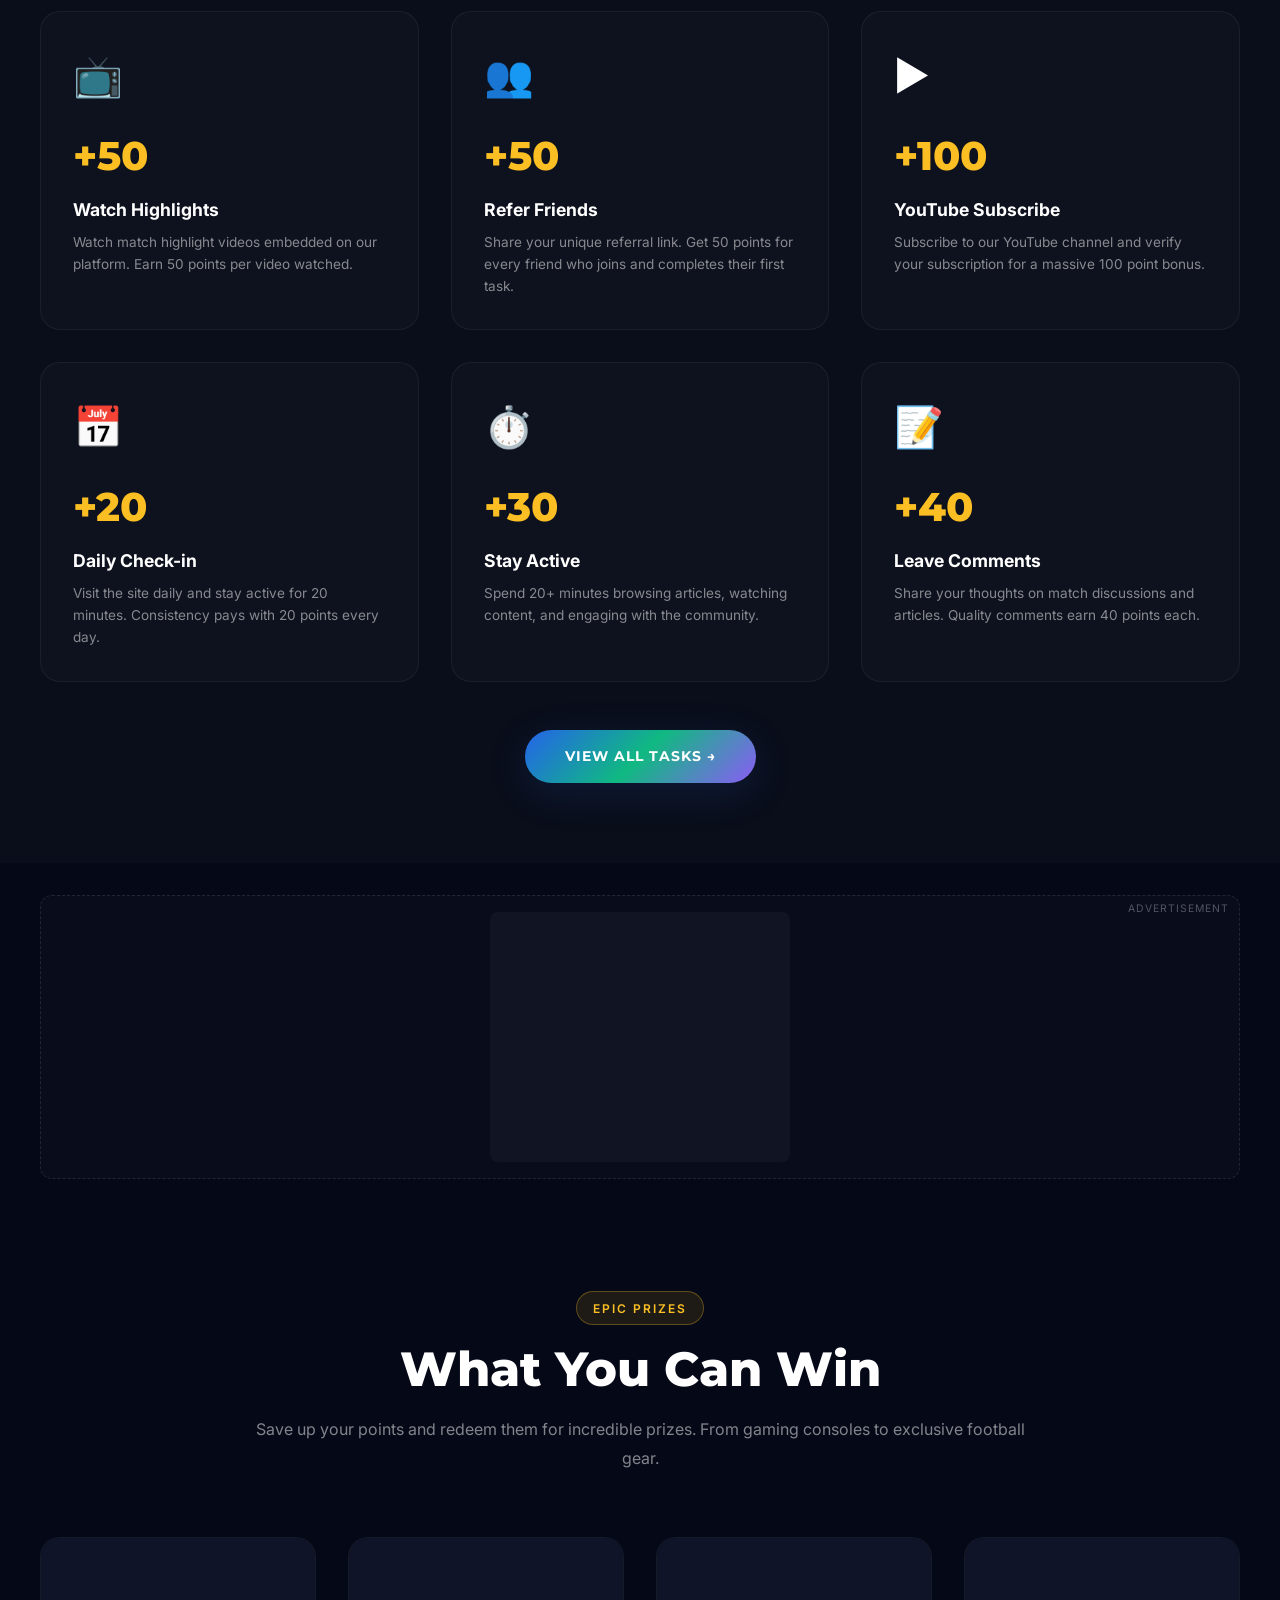
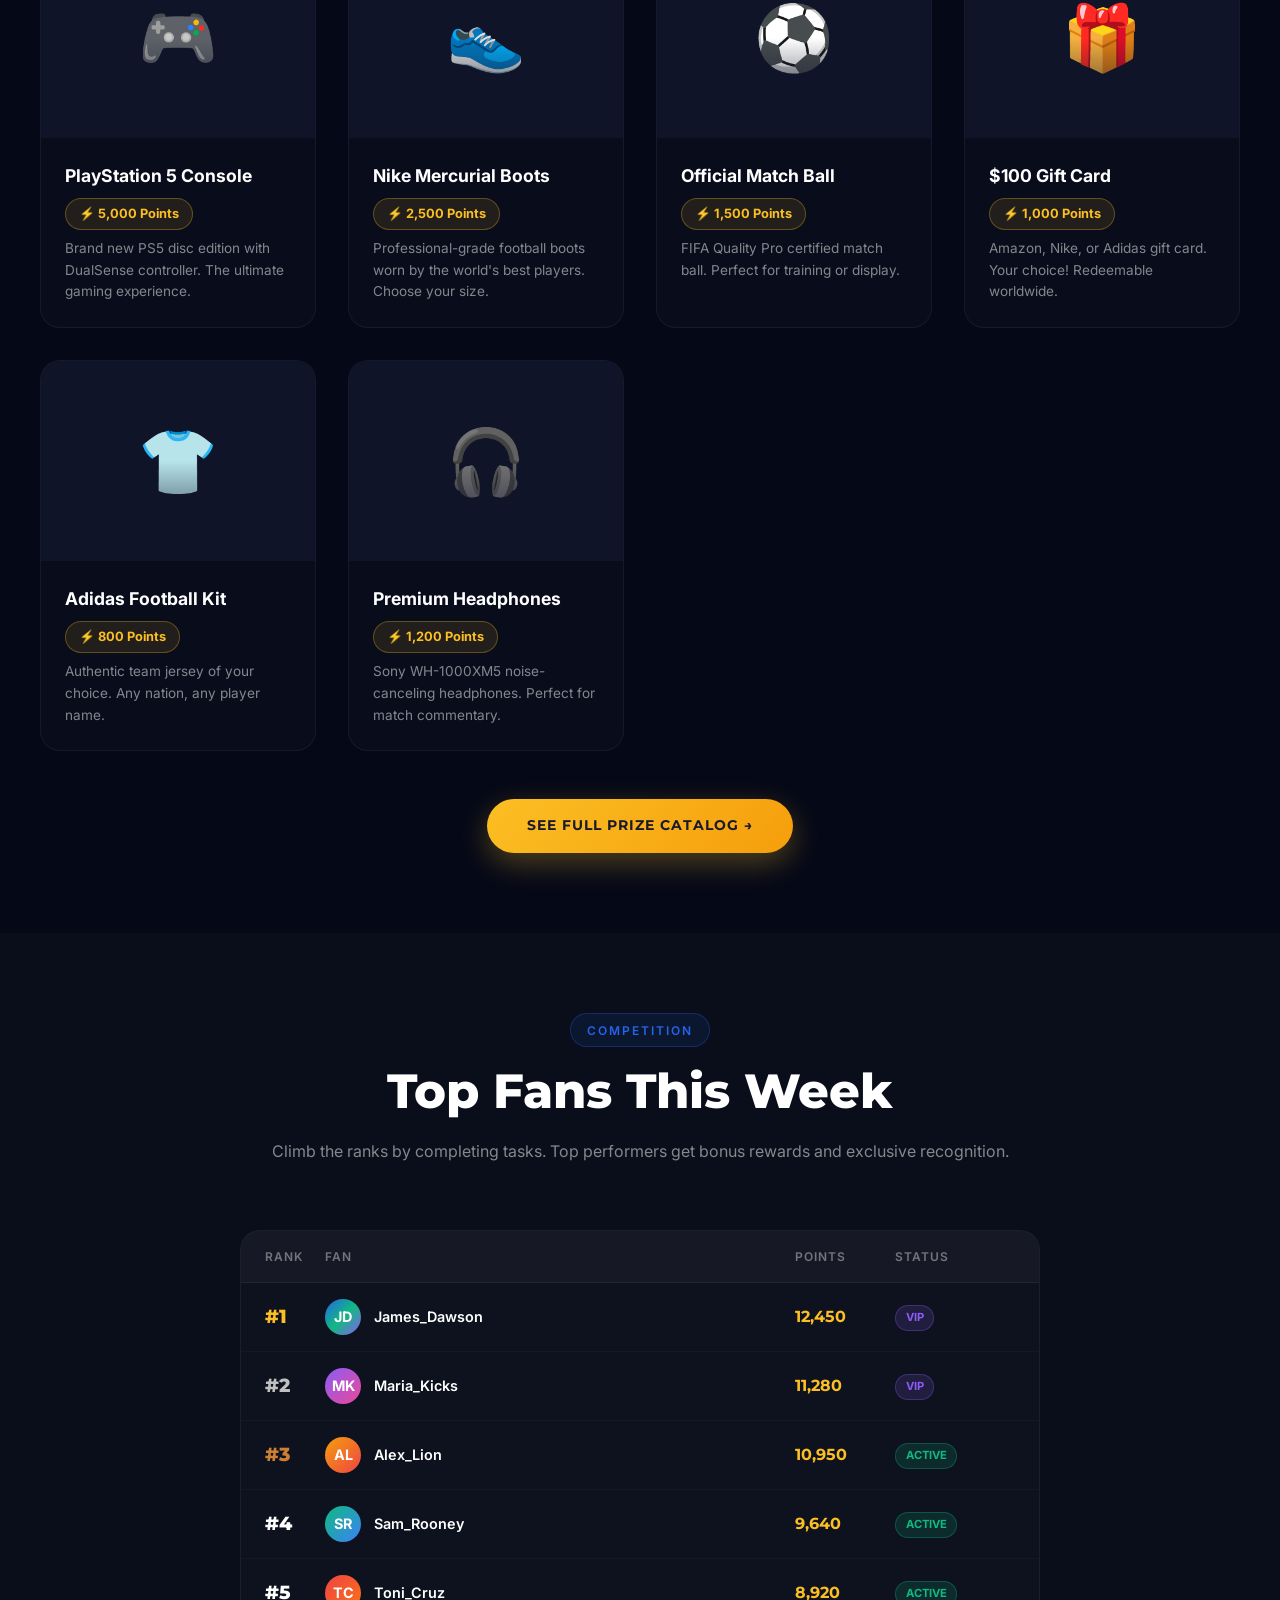
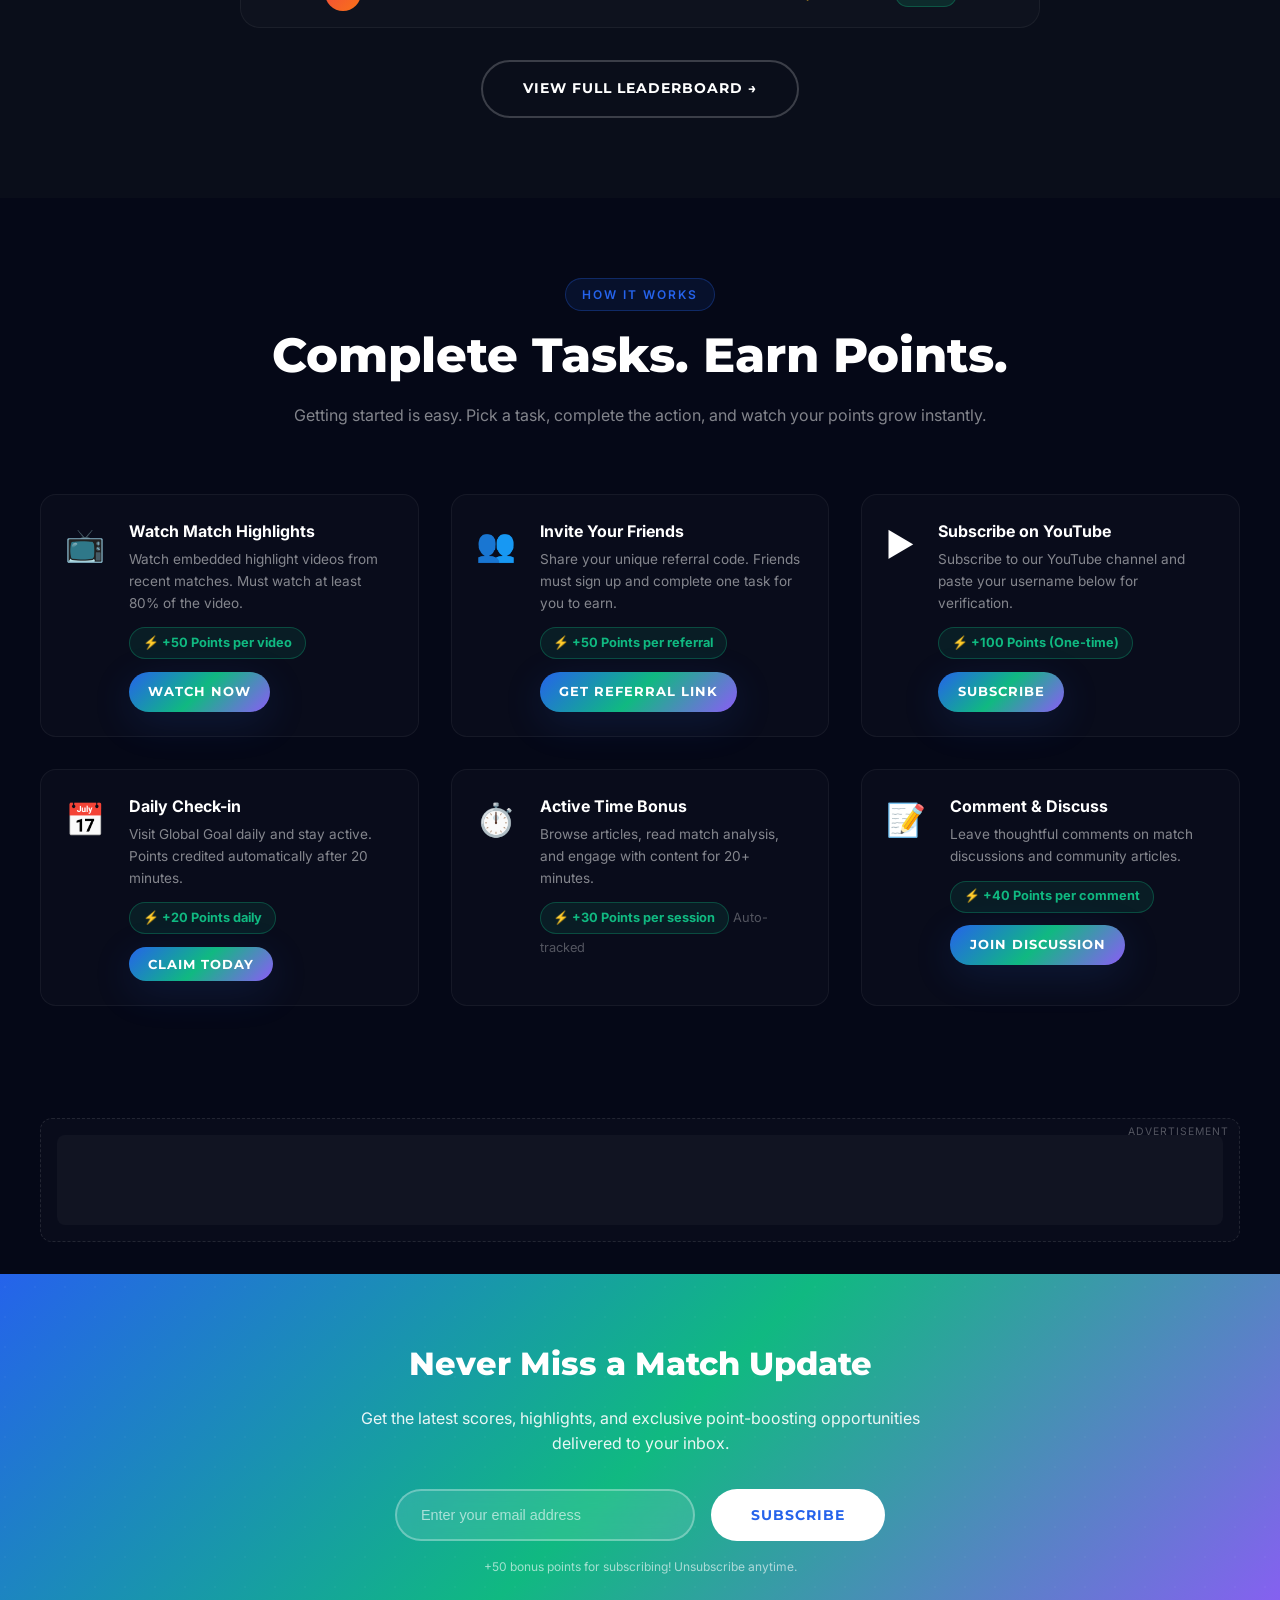
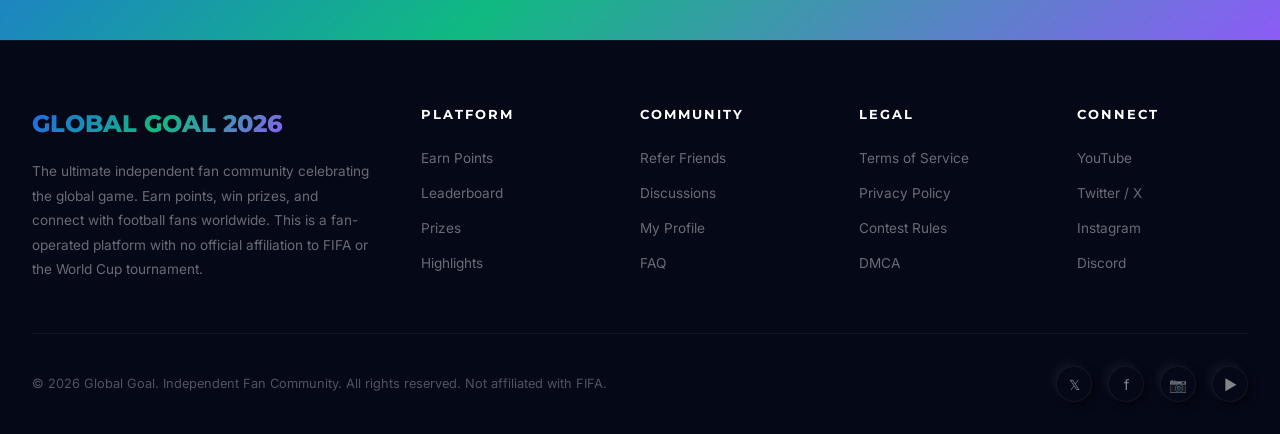
==== commit 435e0f4f: "Add files via upload" ====
--- a/index.html
+++ b/index.html
@@ -3,434 +3,36 @@
 <head>
     <meta charset="UTF-8">
     <meta name="viewport" content="width=device-width, initial-scale=1.0">
-    <title>FIFA World Cup 26™ | United States • Canada • Mexico</title>
+    <title>Global Goal 2026 | Summer of Soccer Fan Hub</title>
+    <meta name="description" content="Join the ultimate football fan community. Earn points, win prizes, watch highlights, and celebrate the global game together.">
     <link href="https://fonts.googleapis.com/css2?family=Montserrat:wght@300;400;600;700;800;900&family=Inter:wght@300;400;500;600;700&display=swap" rel="stylesheet">
-    <style>
-        :root {
-            --wc-blue: #0078D4;
-            --wc-green: #00A651;
-            --wc-purple: #5C2D91;
-            --wc-dark: #0a0e27;
-            --wc-darker: #050817;
-            --wc-card: #0f1428;
-            --wc-accent: #ff6b35;
-            --gradient-primary: linear-gradient(135deg, #0078D4 0%, #00A651 50%, #5C2D91 100%);
-            --gradient-gold: linear-gradient(135deg, #FFD700 0%, #FFA500 100%);
-            --shadow-sharp: 0 10px 40px rgba(0, 120, 212, 0.15);
-            --shadow-glow: 0 0 30px rgba(0, 166, 81, 0.3);
-            --neumorphic-light: rgba(255, 255, 255, 0.05);
-            --neumorphic-shadow: rgba(0, 0, 0, 0.4);
-        }
-
-        * { margin: 0; padding: 0; box-sizing: border-box; }
-        html { scroll-behavior: smooth; }
-        body { font-family: 'Inter', sans-serif; background: var(--wc-darker); color: #ffffff; overflow-x: hidden; }
-        h1, h2, h3, h4, .brand-font { font-family: 'Montserrat', sans-serif; }
-
-        /* Navigation */
-        nav {
-            position: fixed; top: 0; width: 100%; z-index: 1000;
-            background: rgba(5, 8, 23, 0.9); backdrop-filter: blur(20px);
-            border-bottom: 1px solid rgba(255, 255, 255, 0.05); transition: all 0.3s ease;
-        }
-        nav.scrolled { background: rgba(5, 8, 23, 0.98); box-shadow: 0 4px 30px rgba(0, 0, 0, 0.5); }
-        .nav-container { max-width: 1400px; margin: 0 auto; padding: 1rem 2rem; display: flex; justify-content: space-between; align-items: center; }
-        .logo { display: flex; align-items: center; gap: 1rem; text-decoration: none; }
-        .logo-icon {
-            width: 50px; height: 50px; background: var(--gradient-primary); border-radius: 12px;
-            display: flex; align-items: center; justify-content: center; font-weight: 900;
-            font-size: 1.2rem; color: white; box-shadow: var(--shadow-glow);
-        }
-        .logo-text {
-            font-family: 'Montserrat', sans-serif; font-weight: 800; font-size: 1.5rem;
-            background: var(--gradient-primary); -webkit-background-clip: text;
-            -webkit-text-fill-color: transparent; background-clip: text;
-        }
-        .nav-links { display: flex; gap: 2.5rem; list-style: none; }
-        .nav-links a {
-            color: rgba(255, 255, 255, 0.7); text-decoration: none; font-weight: 500;
-            font-size: 0.9rem; text-transform: uppercase; letter-spacing: 1px;
-            transition: all 0.3s ease; position: relative;
-        }
-        .nav-links a::after {
-            content: ''; position: absolute; bottom: -5px; left: 0; width: 0; height: 2px;
-            background: var(--gradient-primary); transition: width 0.3s ease;
-        }
-        .nav-links a:hover { color: #ffffff; }
-        .nav-links a:hover::after { width: 100%; }
-        .mobile-menu-btn { display: none; background: none; border: none; color: white; font-size: 1.5rem; cursor: pointer; }
-
-        /* Hero Section */
-        .hero {
-            min-height: 100vh; display: flex; align-items: center; justify-content: center;
-            position: relative; overflow: hidden; padding: 6rem 2rem 4rem;
-        }
-        .hero-bg {
-            position: absolute; top: 0; left: 0; width: 100%; height: 100%;
-            background: 
-                radial-gradient(ellipse at 20% 50%, rgba(0, 120, 212, 0.15) 0%, transparent 50%),
-                radial-gradient(ellipse at 80% 50%, rgba(92, 45, 145, 0.15) 0%, transparent 50%),
-                radial-gradient(ellipse at 50% 100%, rgba(0, 166, 81, 0.1) 0%, transparent 50%),
-                var(--wc-darker); z-index: 1;
-        }
-        .hero-grid {
-            position: absolute; top: 0; left: 0; width: 100%; height: 100%;
-            background-image: 
-                linear-gradient(rgba(255, 255, 255, 0.03) 1px, transparent 1px),
-                linear-gradient(90deg, rgba(255, 255, 255, 0.03) 1px, transparent 1px);
-            background-size: 60px 60px; z-index: 2;
-            mask-image: radial-gradient(ellipse at center, black 40%, transparent 80%);
-        }
-        .hero-content { position: relative; z-index: 10; text-align: center; max-width: 1000px; }
-        .hero-badge {
-            display: inline-flex; align-items: center; gap: 0.5rem;
-            padding: 0.5rem 1.5rem; background: rgba(255, 255, 255, 0.05);
-            border: 1px solid rgba(255, 255, 255, 0.1); border-radius: 50px;
-            font-size: 0.85rem; font-weight: 500; margin-bottom: 2rem; backdrop-filter: blur(10px);
-        }
-        .hero-badge .live-dot { width: 8px; height: 8px; background: #00A651; border-radius: 50%; animation: pulse 2s infinite; }
-        @keyframes pulse { 0%, 100% { opacity: 1; transform: scale(1); } 50% { opacity: 0.5; transform: scale(1.2); } }
-        .hero h1 { font-size: clamp(3rem, 8vw, 7rem); font-weight: 900; line-height: 1; margin-bottom: 1.5rem; letter-spacing: -2px; }
-        .hero h1 .gradient-text { background: var(--gradient-primary); -webkit-background-clip: text; -webkit-text-fill-color: transparent; background-clip: text; }
-        .hero-subtitle { font-size: clamp(1rem, 2vw, 1.5rem); color: rgba(255, 255, 255, 0.6); margin-bottom: 3rem; font-weight: 300; letter-spacing: 1px; }
-
-        /* Neumorphic Round Flags - Host Nations */
-        .hero-flags { display: flex; justify-content: center; gap: 3rem; margin-bottom: 3rem; flex-wrap: wrap; }
-        .flag-item { display: flex; flex-direction: column; align-items: center; gap: 1rem; cursor: pointer; transition: transform 0.3s ease; }
-        .flag-item:hover { transform: translateY(-5px); }
-        .flag-circle {
-            width: 80px; height: 80px; border-radius: 50%; display: flex; align-items: center; justify-content: center;
-            font-size: 2.5rem; background: var(--wc-darker);
-            box-shadow: 
-                8px 8px 16px var(--neumorphic-shadow),
-                -8px -8px 16px var(--neumorphic-light),
-                inset 2px 2px 4px rgba(255,255,255,0.02);
-            border: 2px solid rgba(255, 255, 255, 0.05); transition: all 0.4s ease; position: relative; overflow: hidden;
-        }
-        .flag-circle::before {
-            content: ''; position: absolute; top: -50%; left: -50%; width: 200%; height: 200%;
-            background: radial-gradient(circle, rgba(255,255,255,0.1) 0%, transparent 70%); opacity: 0; transition: opacity 0.4s ease;
-        }
-        .flag-item:hover .flag-circle {
-            box-shadow: 
-                12px 12px 24px var(--neumorphic-shadow),
-                -12px -12px 24px var(--neumorphic-light),
-                0 0 20px rgba(0, 166, 81, 0.3);
-            border-color: rgba(0, 166, 81, 0.3); transform: scale(1.05);
-        }
-        .flag-item:hover .flag-circle::before { opacity: 1; }
-        .flag-label { font-size: 0.85rem; font-weight: 700; text-transform: uppercase; letter-spacing: 2px; color: rgba(255, 255, 255, 0.6); transition: color 0.3s ease; }
-        .flag-item:hover .flag-label { color: var(--wc-green); }
-
-        .cta-group { display: flex; gap: 1rem; justify-content: center; flex-wrap: wrap; }
-        .btn {
-            padding: 1rem 2.5rem; border-radius: 50px; font-family: 'Montserrat', sans-serif; font-weight: 700;
-            font-size: 0.9rem; text-transform: uppercase; letter-spacing: 1px; cursor: pointer;
-            transition: all 0.3s ease; text-decoration: none; display: inline-flex; align-items: center; gap: 0.5rem; border: none;
-        }
-        .btn-primary { background: var(--gradient-primary); color: white; box-shadow: var(--shadow-sharp); }
-        .btn-primary:hover { transform: translateY(-2px); box-shadow: 0 15px 50px rgba(0, 120, 212, 0.3); }
-        .btn-outline { background: transparent; color: white; border: 2px solid rgba(255, 255, 255, 0.2); }
-        .btn-outline:hover { border-color: var(--wc-green); background: rgba(0, 166, 81, 0.1); }
-
-        .hero-stats { display: flex; justify-content: center; gap: 4rem; margin-top: 4rem; flex-wrap: wrap; }
-        .stat-item { text-align: center; }
-        .stat-number { font-family: 'Montserrat', sans-serif; font-size: 2.5rem; font-weight: 800; background: var(--gradient-primary); -webkit-background-clip: text; -webkit-text-fill-color: transparent; background-clip: text; }
-        .stat-label { font-size: 0.8rem; color: rgba(255, 255, 255, 0.5); text-transform: uppercase; letter-spacing: 2px; margin-top: 0.5rem; }
-
-        /* Sliding Flags Ticker */
-        .flags-ticker-section { background: var(--wc-dark); padding: 3rem 0; overflow: hidden; border-top: 1px solid rgba(255, 255, 255, 0.05); border-bottom: 1px solid rgba(255, 255, 255, 0.05); }
-        .ticker-title { text-align: center; font-size: 0.9rem; font-weight: 700; text-transform: uppercase; letter-spacing: 3px; color: rgba(255, 255, 255, 0.4); margin-bottom: 2rem; }
-        .ticker-wrapper { position: relative; width: 100%; overflow: hidden; }
-        .ticker-track { display: flex; gap: 2rem; animation: ticker-scroll 40s linear infinite; width: max-content; }
-        .ticker-track:hover { animation-play-state: paused; }
-        @keyframes ticker-scroll { 0% { transform: translateX(0); } 100% { transform: translateX(-50%); } }
-        .ticker-flag { flex-shrink: 0; display: flex; flex-direction: column; align-items: center; gap: 0.5rem; cursor: pointer; transition: transform 0.3s ease; }
-        .ticker-flag:hover { transform: scale(1.1); }
-        .ticker-flag-circle {
-            width: 60px; height: 60px; border-radius: 50%; display: flex; align-items: center; justify-content: center;
-            font-size: 1.8rem; background: var(--wc-darker);
-            box-shadow: 6px 6px 12px var(--neumorphic-shadow), -6px -6px 12px var(--neumorphic-light);
-            border: 1px solid rgba(255, 255, 255, 0.05); transition: all 0.3s ease;
-        }
-        .ticker-flag:hover .ticker-flag-circle {
-            box-shadow: 8px 8px 16px var(--neumorphic-shadow), -8px -8px 16px var(--neumorphic-light), 0 0 15px rgba(0, 120, 212, 0.2);
-            border-color: rgba(0, 120, 212, 0.3);
-        }
-        .ticker-flag-name { font-size: 0.7rem; font-weight: 600; text-transform: uppercase; letter-spacing: 1px; color: rgba(255, 255, 255, 0.5); white-space: nowrap; }
-
-        /* Section Styles */
-        section { padding: 6rem 2rem; position: relative; }
-        .section-header { text-align: center; max-width: 800px; margin: 0 auto 4rem; }
-        .section-tag {
-            display: inline-block; padding: 0.4rem 1rem; background: rgba(0, 120, 212, 0.1);
-            border: 1px solid rgba(0, 120, 212, 0.3); border-radius: 50px; color: var(--wc-blue);
-            font-size: 0.8rem; font-weight: 600; text-transform: uppercase; letter-spacing: 2px; margin-bottom: 1rem;
-        }
-        .section-title { font-size: clamp(2rem, 4vw, 3.5rem); font-weight: 800; margin-bottom: 1rem; line-height: 1.2; }
-        .section-desc { color: rgba(255, 255, 255, 0.5); font-size: 1.1rem; line-height: 1.8; }
-
-        /* Interactive Map Section */
-        .map-section { background: var(--wc-dark); }
-        .map-container { max-width: 1400px; margin: 0 auto; display: grid; grid-template-columns: 1fr 2fr; gap: 3rem; align-items: start; }
-        .cities-sidebar {
-            background: rgba(255, 255, 255, 0.02); border: 1px solid rgba(255, 255, 255, 0.05);
-            border-radius: 20px; padding: 2rem; max-height: 600px; overflow-y: auto;
-        }
-        .cities-sidebar h3 { font-size: 1.2rem; margin-bottom: 1.5rem; display: flex; align-items: center; gap: 0.5rem; }
-        .city-list-item {
-            display: flex; align-items: center; gap: 1rem; padding: 1rem; margin-bottom: 0.5rem;
-            border-radius: 12px; cursor: pointer; transition: all 0.3s ease; border: 1px solid transparent;
-        }
-        .city-list-item:hover, .city-list-item.active { background: rgba(0, 120, 212, 0.1); border-color: rgba(0, 120, 212, 0.2); }
-        .city-list-flag {
-            width: 40px; height: 40px; border-radius: 50%; display: flex; align-items: center; justify-content: center;
-            font-size: 1.2rem; background: var(--wc-darker);
-            box-shadow: 4px 4px 8px var(--neumorphic-shadow), -4px -4px 8px var(--neumorphic-light);
-        }
-        .city-list-info h4 { font-size: 0.95rem; margin-bottom: 0.2rem; }
-        .city-list-info p { font-size: 0.8rem; color: rgba(255, 255, 255, 0.4); }
-        .map-frame {
-            background: var(--wc-darker); border-radius: 20px; overflow: hidden;
-            border: 1px solid rgba(255, 255, 255, 0.05); position: relative; height: 600px;
-        }
-        .map-frame iframe { width: 100%; height: 100%; border: none; filter: invert(0.9) hue-rotate(180deg) saturate(0.5); }
-        .map-overlay {
-            position: absolute; bottom: 2rem; left: 2rem; background: rgba(5, 8, 23, 0.9);
-            backdrop-filter: blur(10px); padding: 1.5rem; border-radius: 16px;
-            border: 1px solid rgba(255, 255, 255, 0.1); max-width: 300px;
-        }
-        .map-overlay h4 { font-size: 1.1rem; margin-bottom: 0.5rem; color: var(--wc-green); }
-        .map-overlay p { font-size: 0.85rem; color: rgba(255, 255, 255, 0.6); line-height: 1.6; }
-
-        /* Schedule Section */
-        .schedule-section { background: var(--wc-darker); }
-        .schedule-container { max-width: 1200px; margin: 0 auto; }
-        .schedule-tabs { display: flex; justify-content: center; gap: 1rem; margin-bottom: 3rem; flex-wrap: wrap; }
-        .schedule-tab {
-            padding: 0.8rem 1.5rem; background: rgba(255, 255, 255, 0.03);
-            border: 1px solid rgba(255, 255, 255, 0.05); border-radius: 50px;
-            color: rgba(255, 255, 255, 0.5); font-family: 'Montserrat', sans-serif;
-            font-weight: 600; font-size: 0.85rem; cursor: pointer; transition: all 0.3s ease;
-            text-transform: uppercase; letter-spacing: 1px;
-        }
-        .schedule-tab.active { background: var(--gradient-primary); border-color: transparent; color: white; box-shadow: var(--shadow-sharp); }
-        .schedule-tab:hover:not(.active) { border-color: rgba(255, 255, 255, 0.2); color: white; }
-
-        .match-card {
-            background: rgba(255, 255, 255, 0.02); border: 1px solid rgba(255, 255, 255, 0.05);
-            border-radius: 16px; padding: 1.5rem 2rem; margin-bottom: 1rem;
-            display: grid; grid-template-columns: 1.5fr 2fr 1.5fr; align-items: center; gap: 2rem; transition: all 0.3s ease;
-        }
-        .match-card:hover { background: rgba(255, 255, 255, 0.04); border-color: rgba(0, 120, 212, 0.2); transform: translateX(5px); }
-        .match-status {
-            display: inline-flex; align-items: center; gap: 0.4rem;
-            padding: 0.3rem 0.8rem; border-radius: 50px; font-size: 0.75rem;
-            font-weight: 700; text-transform: uppercase; letter-spacing: 1px;
-        }
-        .match-status.live { background: rgba(255, 0, 0, 0.15); color: #ff4444; border: 1px solid rgba(255, 0, 0, 0.3); }
-        .match-status.upcoming { background: rgba(0, 166, 81, 0.15); color: var(--wc-green); border: 1px solid rgba(0, 166, 81, 0.3); }
-        .match-status.finished { background: rgba(255, 255, 255, 0.05); color: rgba(255, 255, 255, 0.4); border: 1px solid rgba(255, 255, 255, 0.1); }
-        .match-time { font-size: 0.85rem; color: rgba(255, 255, 255, 0.5); margin-top: 0.3rem; }
-        .match-time .day { display: block; font-family: 'Montserrat', sans-serif; font-weight: 700; font-size: 1.1rem; color: white; margin-bottom: 0.2rem; }
-        .match-teams { display: flex; align-items: center; justify-content: center; gap: 1.5rem; }
-        .team-display { display: flex; flex-direction: column; align-items: center; gap: 0.5rem; }
-        .team-flag-display {
-            width: 48px; height: 48px; border-radius: 50%; display: flex; align-items: center; justify-content: center;
-            font-size: 1.5rem; background: var(--wc-darker);
-            box-shadow: 4px 4px 8px var(--neumorphic-shadow), -4px -4px 8px var(--neumorphic-light);
-            border: 1px solid rgba(255, 255, 255, 0.05);
-        }
-        .team-name-display { font-size: 0.85rem; font-weight: 600; }
-        .vs-display { font-family: 'Montserrat', sans-serif; font-weight: 800; color: var(--wc-accent); font-size: 1rem; }
-        .score-display { font-family: 'Montserrat', sans-serif; font-size: 1.5rem; font-weight: 800; color: white; }
-        .match-venue-info { text-align: right; }
-        .match-venue-info .stadium { font-weight: 600; color: rgba(255, 255, 255, 0.8); margin-bottom: 0.2rem; font-size: 0.9rem; }
-        .match-venue-info .city { font-size: 0.8rem; color: rgba(255, 255, 255, 0.4); }
-
-        /* Group Stage Tables */
-        .groups-section { background: var(--wc-dark); }
-        .groups-grid { max-width: 1400px; margin: 0 auto; display: grid; grid-template-columns: repeat(auto-fit, minmax(380px, 1fr)); gap: 2rem; }
-        .group-card {
-            background: rgba(255, 255, 255, 0.02); border: 1px solid rgba(255, 255, 255, 0.05);
-            border-radius: 20px; overflow: hidden; transition: all 0.4s ease; cursor: pointer;
-        }
-        .group-card:hover { border-color: rgba(0, 120, 212, 0.2); box-shadow: 0 10px 40px rgba(0, 0, 0, 0.3); }
-        .group-header {
-            background: var(--gradient-primary); padding: 1.2rem 1.5rem;
-            display: flex; justify-content: space-between; align-items: center;
-        }
-        .group-header h3 { font-size: 1.2rem; font-weight: 800; text-transform: uppercase; letter-spacing: 2px; }
-        .group-header .group-status { font-size: 0.75rem; padding: 0.3rem 0.8rem; background: rgba(255, 255, 255, 0.2); border-radius: 50px; font-weight: 600; }
-        .group-table { width: 100%; border-collapse: collapse; }
-        .group-table th {
-            padding: 1rem; text-align: left; font-size: 0.75rem; font-weight: 600;
-            text-transform: uppercase; letter-spacing: 1px; color: rgba(255, 255, 255, 0.4);
-            border-bottom: 1px solid rgba(255, 255, 255, 0.05);
-        }
-        .group-table th:last-child, .group-table td:last-child { text-align: right; }
-        .group-table td { padding: 1rem; border-bottom: 1px solid rgba(255, 255, 255, 0.03); font-size: 0.9rem; }
-        .group-table tr:last-child td { border-bottom: none; }
-        .group-table tr:hover td { background: rgba(255, 255, 255, 0.02); }
-        .team-cell { display: flex; align-items: center; gap: 0.8rem; }
-        .team-cell .flag {
-            width: 32px; height: 32px; border-radius: 50%; display: flex; align-items: center; justify-content: center;
-            font-size: 1rem; background: var(--wc-darker);
-            box-shadow: 3px 3px 6px var(--neumorphic-shadow), -3px -3px 6px var(--neumorphic-light);
-        }
-        .team-cell .name { font-weight: 600; }
-        .pts-cell { font-family: 'Montserrat', sans-serif; font-weight: 800; color: var(--wc-blue); }
-        .qualified { border-left: 3px solid var(--wc-green); }
-        .playoff { border-left: 3px solid var(--wc-accent); }
-
-        /* Knockout Section */
-        .knockout-section { background: var(--wc-darker); display: none; }
-        .knockout-section.active { display: block; }
-        .bracket { max-width: 1400px; margin: 0 auto; display: grid; grid-template-columns: repeat(4, 1fr); gap: 2rem; overflow-x: auto; padding-bottom: 2rem; }
-        .bracket-round { display: flex; flex-direction: column; gap: 1rem; }
-        .bracket-round-title {
-            text-align: center; font-size: 0.85rem; font-weight: 700; text-transform: uppercase;
-            letter-spacing: 2px; color: rgba(255, 255, 255, 0.5); margin-bottom: 1rem;
-            padding-bottom: 1rem; border-bottom: 1px solid rgba(255, 255, 255, 0.1);
-        }
-        .bracket-match {
-            background: rgba(255, 255, 255, 0.02); border: 1px solid rgba(255, 255, 255, 0.05);
-            border-radius: 12px; padding: 1rem; transition: all 0.3s ease;
-        }
-        .bracket-match:hover { border-color: rgba(0, 120, 212, 0.3); background: rgba(255, 255, 255, 0.04); }
-        .bracket-team { display: flex; align-items: center; justify-content: space-between; padding: 0.5rem 0; }
-        .bracket-team:first-child { border-bottom: 1px solid rgba(255, 255, 255, 0.05); padding-bottom: 0.8rem; margin-bottom: 0.3rem; }
-        .bracket-team-info { display: flex; align-items: center; gap: 0.5rem; }
-        .bracket-team-flag {
-            width: 28px; height: 28px; border-radius: 50%; display: flex; align-items: center; justify-content: center;
-            font-size: 0.9rem; background: var(--wc-darker);
-            box-shadow: 2px 2px 4px var(--neumorphic-shadow), -2px -2px 4px var(--neumorphic-light);
-        }
-        .bracket-team-name { font-size: 0.85rem; font-weight: 600; }
-        .bracket-score { font-family: 'Montserrat', sans-serif; font-weight: 700; font-size: 0.9rem; color: rgba(255, 255, 255, 0.6); }
-        .bracket-date { text-align: center; font-size: 0.75rem; color: rgba(255, 255, 255, 0.3); margin-top: 0.5rem; padding-top: 0.5rem; border-top: 1px solid rgba(255, 255, 255, 0.05); }
-
-        /* Final Section */
-        .final-section { background: var(--wc-dark); display: none; }
-        .final-section.active { display: block; }
-        .final-card {
-            max-width: 800px; margin: 0 auto; background: rgba(255, 255, 255, 0.02);
-            border: 1px solid rgba(255, 255, 255, 0.1); border-radius: 24px; padding: 3rem;
-            text-align: center; position: relative; overflow: hidden;
-        }
-        .final-card::before { content: ''; position: absolute; top: 0; left: 0; right: 0; height: 4px; background: var(--gradient-gold); }
-        .final-badge {
-            display: inline-block; padding: 0.5rem 1.5rem; background: rgba(255, 215, 0, 0.1);
-            border: 1px solid rgba(255, 215, 0, 0.3); border-radius: 50px; color: #FFD700;
-            font-size: 0.85rem; font-weight: 700; text-transform: uppercase; letter-spacing: 2px; margin-bottom: 2rem;
-        }
-        .final-teams { display: flex; justify-content: center; align-items: center; gap: 3rem; margin: 2rem 0; }
-        .final-team { display: flex; flex-direction: column; align-items: center; gap: 1rem; }
-        .final-team-flag {
-            width: 100px; height: 100px; border-radius: 50%; display: flex; align-items: center; justify-content: center;
-            font-size: 3rem; background: var(--wc-darker);
-            box-shadow: 10px 10px 20px var(--neumorphic-shadow), -10px -10px 20px var(--neumorphic-light);
-            border: 2px solid rgba(255, 215, 0, 0.2);
-        }
-        .final-team-name { font-family: 'Montserrat', sans-serif; font-size: 1.3rem; font-weight: 700; }
-        .final-vs { font-family: 'Montserrat', sans-serif; font-size: 2rem; font-weight: 900; color: var(--wc-accent); }
-        .final-info { margin-top: 2rem; padding-top: 2rem; border-top: 1px solid rgba(255, 255, 255, 0.05); }
-        .final-info p { color: rgba(255, 255, 255, 0.5); font-size: 1rem; margin: 0.5rem 0; }
-
-        /* Countdown Section */
-        .countdown-section {
-            background: var(--gradient-primary); position: relative; overflow: hidden;
-        }
-        .countdown-section::before {
-            content: ''; position: absolute; top: -50%; left: -50%; width: 200%; height: 200%;
-            background: radial-gradient(circle, rgba(255,255,255,0.1) 1px, transparent 1px);
-            background-size: 30px 30px; opacity: 0.3;
-        }
-        .countdown-container { max-width: 1200px; margin: 0 auto; position: relative; z-index: 10; text-align: center; }
-        .countdown-title { font-size: clamp(1.5rem, 3vw, 2.5rem); font-weight: 800; margin-bottom: 3rem; }
-        .countdown-grid { display: flex; justify-content: center; gap: 2rem; flex-wrap: wrap; }
-        .countdown-item {
-            background: rgba(255, 255, 255, 0.1); backdrop-filter: blur(10px);
-            border: 1px solid rgba(255, 255, 255, 0.2); border-radius: 20px; padding: 2rem; min-width: 140px;
-        }
-        .countdown-number { font-family: 'Montserrat', sans-serif; font-size: 3.5rem; font-weight: 900; line-height: 1; margin-bottom: 0.5rem; }
-        .countdown-label { font-size: 0.8rem; text-transform: uppercase; letter-spacing: 3px; opacity: 0.8; }
-
-        /* Footer */
-        footer { background: var(--wc-darker); border-top: 1px solid rgba(255, 255, 255, 0.05); padding: 4rem 2rem 2rem; }
-        .footer-content { max-width: 1400px; margin: 0 auto; display: grid; grid-template-columns: 2fr 1fr 1fr 1fr; gap: 4rem; margin-bottom: 4rem; }
-        .footer-brand .logo-text { font-size: 1.8rem; margin-bottom: 1rem; display: inline-block; }
-        .footer-brand p { color: rgba(255, 255, 255, 0.4); line-height: 1.8; font-size: 0.9rem; }
-        .footer-links h4 { font-size: 0.9rem; font-weight: 700; text-transform: uppercase; letter-spacing: 2px; margin-bottom: 1.5rem; color: white; }
-        .footer-links ul { list-style: none; }
-        .footer-links li { margin-bottom: 0.8rem; }
-        .footer-links a { color: rgba(255, 255, 255, 0.4); text-decoration: none; font-size: 0.9rem; transition: color 0.3s ease; }
-        .footer-links a:hover { color: var(--wc-green); }
-        .footer-bottom { max-width: 1400px; margin: 0 auto; padding-top: 2rem; border-top: 1px solid rgba(255, 255, 255, 0.05); display: flex; justify-content: space-between; align-items: center; flex-wrap: wrap; gap: 1rem; }
-        .footer-bottom p { color: rgba(255, 255, 255, 0.3); font-size: 0.85rem; }
-        .social-links { display: flex; gap: 1rem; }
-        .social-links a {
-            width: 40px; height: 40px; border-radius: 50%; background: var(--wc-darker);
-            display: flex; align-items: center; justify-content: center; color: rgba(255, 255, 255, 0.5);
-            text-decoration: none; transition: all 0.3s ease;
-            box-shadow: 4px 4px 8px var(--neumorphic-shadow), -4px -4px 8px var(--neumorphic-light);
-            border: 1px solid rgba(255, 255, 255, 0.05);
-        }
-        .social-links a:hover { background: var(--wc-blue); color: white; transform: translateY(-3px); box-shadow: 0 5px 20px rgba(0, 120, 212, 0.4); }
-
-        /* Animations */
-        .fade-in { opacity: 0; transform: translateY(30px); transition: all 0.8s ease; }
-        .fade-in.visible { opacity: 1; transform: translateY(0); }
-
-        /* Responsive */
-        @media (max-width: 1024px) {
-            .map-container { grid-template-columns: 1fr; }
-            .cities-sidebar { max-height: 300px; }
-            .footer-content { grid-template-columns: 1fr 1fr; }
-            .bracket { grid-template-columns: repeat(2, 1fr); }
-        }
-        @media (max-width: 768px) {
-            .nav-links { display: none; }
-            .mobile-menu-btn { display: block; }
-            .hero-stats { gap: 2rem; }
-            .match-card { grid-template-columns: 1fr; gap: 1rem; text-align: center; }
-            .match-venue-info { text-align: center; }
-            .match-teams { justify-content: center; }
-            .groups-grid { grid-template-columns: 1fr; }
-            .footer-content { grid-template-columns: 1fr; gap: 2rem; }
-            .countdown-item { min-width: 100px; padding: 1.5rem; }
-            .countdown-number { font-size: 2.5rem; }
-            .final-teams { flex-direction: column; gap: 1.5rem; }
-            .bracket { grid-template-columns: 1fr; }
-        }
-
-        /* Scrollbar */
-        ::-webkit-scrollbar { width: 8px; }
-        ::-webkit-scrollbar-track { background: var(--wc-darker); }
-        ::-webkit-scrollbar-thumb { background: var(--wc-blue); border-radius: 4px; }
-        ::-webkit-scrollbar-thumb:hover { background: var(--wc-green); }
-
-        .hidden { display: none !important; }
-    </style>
+    <link rel="stylesheet" href="css/style.css">
+    <!-- Google AdSense -->
+    <script async src="https://pagead2.googlesyndication.com/pagead/js/adsbygoogle.js?client=ca-pub-XXXXXXXXXXXXXXXX" crossorigin="anonymous"></script>
 </head>
 <body>
 
     <!-- Navigation -->
     <nav id="navbar">
         <div class="nav-container">
-            <a href="#" class="logo">
-                <div class="logo-icon">26</div>
-                <span class="logo-text">FIFA WORLD CUP</span>
+            <a href="index.html" class="logo">
+                <div class="logo-icon">GG</div>
+                <span class="logo-text">GLOBAL GOAL</span>
             </a>
             <ul class="nav-links">
-                <li><a href="#home">Home</a></li>
-                <li><a href="#flags-ticker">Teams</a></li>
-                <li><a href="#map">Host Cities</a></li>
-                <li><a href="#schedule">Schedule</a></li>
-                <li><a href="#groups">Groups</a></li>
-                <li><a href="#countdown">Countdown</a></li>
+                <li><a href="index.html">Home</a></li>
+                <li><a href="pages/earn-points.html">Earn Points</a></li>
+                <li><a href="pages/leaderboard.html">Leaderboard</a></li>
+                <li><a href="pages/prizes.html">Prizes</a></li>
+                <li><a href="pages/highlights.html">Highlights</a></li>
+                <li><a href="pages/referral.html">Refer & Earn</a></li>
+                <li><a href="pages/about.html">About</a></li>
+                <li><div class="user-points" onclick="location.href='pages/profile.html'">
+                    <span class="points-icon">⚡</span>
+                    <span id="nav-points">1,250</span> pts
+                </div></li>
             </ul>
-            <button class="mobile-menu-btn">☰</button>
+            <button class="mobile-menu-btn" onclick="toggleMobileMenu()">☰</button>
         </div>
     </nav>
 
@@ -441,14 +43,14 @@
         <div class="hero-content">
             <div class="hero-badge">
                 <span class="live-dot"></span>
-                June 11 – July 19, 2026
+                Summer of Soccer 2026
             </div>
             <h1>
-                <span class="gradient-text">WE ARE</span><br>
-                26
+                <span class="gradient-text">The Global Game</span><br>
+                Unites Us All
             </h1>
-            <p class="hero-subtitle">The world's game unites across three nations. 48 teams. 104 matches. One trophy.</p>
-            
+            <p class="hero-subtitle">Join millions of fans celebrating football across North America. Earn points, win epic prizes, and be part of the community.</p>
+
             <div class="hero-flags">
                 <div class="flag-item" onclick="exploreCity('usa')">
                     <div class="flag-circle">🇺🇸</div>
@@ -465,14 +67,15 @@
             </div>
 
             <div class="cta-group">
-                <a href="#schedule" class="btn btn-primary">View Schedule →</a>
-                <a href="#map" class="btn btn-outline">Explore Host Cities</a>
+                <a href="pages/earn-points.html" class="btn btn-primary">Start Earning Points →</a>
+                <a href="pages/prizes.html" class="btn btn-gold">🏆 View Prizes</a>
+                <a href="pages/leaderboard.html" class="btn btn-outline">Leaderboard</a>
             </div>
 
             <div class="hero-stats">
                 <div class="stat-item">
                     <div class="stat-number">48</div>
-                    <div class="stat-label">Teams</div>
+                    <div class="stat-label">Nations</div>
                 </div>
                 <div class="stat-item">
                     <div class="stat-number">104</div>
@@ -484,294 +87,306 @@
                 </div>
                 <div class="stat-item">
                     <div class="stat-number">3</div>
-                    <div class="stat-label">Nations</div>
-                </div>
-            </div>
-        </div>
-    </section>
-
-    <!-- Sliding Flags Ticker -->
-    <section class="flags-ticker-section" id="flags-ticker">
-        <div class="ticker-title">48 Nations Participating</div>
-        <div class="ticker-wrapper">
-            <div class="ticker-track" id="ticker-track">
-                <!-- Flags populated by JS -->
-            </div>
-        </div>
-    </section>
-
-    <!-- Interactive Map Section -->
-    <section class="map-section" id="map">
+                    <div class="stat-label">Countries</div>
+                </div>
+            </div>
+        </div>
+    </section>
+
+    <!-- Top Ad Banner -->
+    <div class="ad-container">
+        <span class="ad-label">Advertisement</span>
+        <div class="ad-placeholder leaderboard">
+            <!-- AdSense Leaderboard (728x90) -->
+            <ins class="adsbygoogle" style="display:block" data-ad-client="ca-pub-XXXXXXXXXXXXXXXX" data-ad-slot="XXXXXXXXXX" data-ad-format="horizontal" data-full-width-responsive="true"></ins>
+            <script>(adsbygoogle = window.adsbygoogle || []).push({});</script>
+        </div>
+    </div>
+
+    <!-- LEGAL DISCLAIMER -->
+    <div class="disclaimer">
+        <strong>IMPORTANT DISCLAIMER:</strong> Global Goal 2026 is an independent fan community platform and is NOT affiliated with, endorsed by, or sponsored by FIFA, the Fédération Internationale de Football Association, or the official FIFA World Cup 2026™ tournament. All references to the tournament are for editorial and informational purposes only. "FIFA World Cup" and related marks are trademarks of FIFA. Country flags and team names are used for editorial identification purposes only.
+    </div>
+
+    <!-- Points System Preview -->
+    <section class="points-preview" id="points">
         <div class="section-header fade-in">
-            <span class="section-tag">Interactive Map</span>
-            <h2 class="section-title">Explore Host Cities</h2>
-            <p class="section-desc">Click on any city to explore the stadium, matches, and local attractions. Navigate the interactive map to plan your World Cup journey.</p>
-        </div>
-
-        <div class="map-container fade-in">
-            <div class="cities-sidebar">
-                <h3>🏟️ Host Cities</h3>
-                <div id="city-list">
-                    <!-- Populated by JS -->
-                </div>
-            </div>
-            <div class="map-frame">
-                <iframe id="city-map-frame"
-                    src="https://www.google.com/maps/embed?pb=!1m18!1m12!1m3!1d193595.15830869428!2d-74.119763973046!3d40.69766374874431!2m3!1f0!2f0!3f0!3m2!1i1024!2i768!4f13.1!3m3!1m2!1s0x89c24fa5d33f083b%3A0xc80b8f06e177fe62!2sNew%20York%2C%20NY%2C%20USA!5e0!3m2!1sen!2sus!4v1715151600000!5m2!1sen!2sus" 
-                    allowfullscreen="" 
-                    loading="lazy" 
-                    referrerpolicy="no-referrer-when-downgrade">
-                </iframe>
-                <div class="map-overlay" id="map-overlay">
-                    <h4>MetLife Stadium</h4>
-                    <p>East Rutherford, NJ • Capacity: 87,157<br>Host of the 2026 FIFA World Cup Final</p>
-                </div>
-            </div>
-        </div>
-    </section>
-
-    <!-- Schedule Section -->
-    <section class="schedule-section" id="schedule">
+            <span class="section-tag">Rewards Program</span>
+            <h2 class="section-title">Earn Points. Win Big.</h2>
+            <p class="section-desc">Complete simple tasks, climb the leaderboard, and redeem epic prizes. The more you engage, the more you earn.</p>
+        </div>
+
+        <div class="points-grid fade-in">
+            <div class="point-card">
+                <div class="point-icon">📺</div>
+                <div class="point-value">+50</div>
+                <div class="point-label">Watch Highlights</div>
+                <div class="point-desc">Watch match highlight videos embedded on our platform. Earn 50 points per video watched.</div>
+            </div>
+            <div class="point-card">
+                <div class="point-icon">👥</div>
+                <div class="point-value">+50</div>
+                <div class="point-label">Refer Friends</div>
+                <div class="point-desc">Share your unique referral link. Get 50 points for every friend who joins and completes their first task.</div>
+            </div>
+            <div class="point-card">
+                <div class="point-icon">▶️</div>
+                <div class="point-value">+100</div>
+                <div class="point-label">YouTube Subscribe</div>
+                <div class="point-desc">Subscribe to our YouTube channel and verify your subscription for a massive 100 point bonus.</div>
+            </div>
+            <div class="point-card">
+                <div class="point-icon">📅</div>
+                <div class="point-value">+20</div>
+                <div class="point-label">Daily Check-in</div>
+                <div class="point-desc">Visit the site daily and stay active for 20 minutes. Consistency pays with 20 points every day.</div>
+            </div>
+            <div class="point-card">
+                <div class="point-icon">⏱️</div>
+                <div class="point-value">+30</div>
+                <div class="point-label">Stay Active</div>
+                <div class="point-desc">Spend 20+ minutes browsing articles, watching content, and engaging with the community.</div>
+            </div>
+            <div class="point-card">
+                <div class="point-icon">📝</div>
+                <div class="point-value">+40</div>
+                <div class="point-label">Leave Comments</div>
+                <div class="point-desc">Share your thoughts on match discussions and articles. Quality comments earn 40 points each.</div>
+            </div>
+        </div>
+
+        <div style="text-align: center; margin-top: 3rem;">
+            <a href="pages/earn-points.html" class="btn btn-primary">View All Tasks →</a>
+        </div>
+    </section>
+
+    <!-- Mid-page Ad -->
+    <div class="ad-container">
+        <span class="ad-label">Advertisement</span>
+        <div class="ad-placeholder medium-rect">
+            <!-- AdSense Medium Rectangle (300x250) -->
+            <ins class="adsbygoogle" style="display:block" data-ad-client="ca-pub-XXXXXXXXXXXXXXXX" data-ad-slot="XXXXXXXXXX" data-ad-format="rectangle"></ins>
+            <script>(adsbygoogle = window.adsbygoogle || []).push({});</script>
+        </div>
+    </div>
+
+    <!-- Prizes Section -->
+    <section class="prizes-section" id="prizes">
         <div class="section-header fade-in">
-            <span class="section-tag">Match Schedule</span>
-            <h2 class="section-title">Live Matches & Upcoming Fixtures</h2>
-            <p class="section-desc">Follow every match of the tournament. Current live matches, upcoming fixtures, and completed results all in one place.</p>
-        </div>
-
-        <div class="schedule-container fade-in">
-            <div class="schedule-tabs">
-                <button class="schedule-tab active" onclick="switchSchedule('live')">🔴 Live Now</button>
-                <button class="schedule-tab" onclick="switchSchedule('upcoming')">⏰ Upcoming</button>
-                <button class="schedule-tab" onclick="switchSchedule('completed')">✓ Completed</button>
-            </div>
-
-            <div id="schedule-content">
-                <!-- Live Matches -->
-                <div id="live-matches">
-                    <div class="match-card">
-                        <div>
-                            <span class="match-status live">● Live</span>
-                            <div class="match-time">
-                                <span class="day">Today</span>
-                                19:00 EST • Match 1
-                            </div>
-                        </div>
-                        <div class="match-teams">
-                            <div class="team-display">
-                                <div class="team-flag-display">🇲🇽</div>
-                                <span class="team-name-display">Mexico</span>
-                            </div>
-                            <div style="text-align: center;">
-                                <span class="vs-display">VS</span>
-                                <div class="score-display">1 - 0</div>
-                                <span style="font-size: 0.75rem; color: rgba(255,255,255,0.4);">72'</span>
-                            </div>
-                            <div class="team-display">
-                                <div class="team-flag-display">🇿🇦</div>
-                                <span class="team-name-display">South Africa</span>
-                            </div>
-                        </div>
-                        <div class="match-venue-info">
-                            <div class="stadium">Estadio Azteca</div>
-                            <div class="city">Mexico City, Mexico</div>
-                        </div>
-                    </div>
-                </div>
-
-                <!-- Upcoming Matches -->
-                <div id="upcoming-matches" class="hidden">
-                    <div class="match-card">
-                        <div>
-                            <span class="match-status upcoming">Upcoming</span>
-                            <div class="match-time">
-                                <span class="day">June 12</span>
-                                16:00 EST • Match 2
-                            </div>
-                        </div>
-                        <div class="match-teams">
-                            <div class="team-display">
-                                <div class="team-flag-display">🇨🇦</div>
-                                <span class="team-name-display">Canada</span>
-                            </div>
-                            <span class="vs-display">VS</span>
-                            <div class="team-display">
-                                <div class="team-flag-display">🇧🇦</div>
-                                <span class="team-name-display">Bosnia</span>
-                            </div>
-                        </div>
-                        <div class="match-venue-info">
-                            <div class="stadium">BMO Field</div>
-                            <div class="city">Toronto, Canada</div>
-                        </div>
-                    </div>
-                    <div class="match-card">
-                        <div>
-                            <span class="match-status upcoming">Upcoming</span>
-                            <div class="match-time">
-                                <span class="day">June 12</span>
-                                19:00 EST • Match 3
-                            </div>
-                        </div>
-                        <div class="match-teams">
-                            <div class="team-display">
-                                <div class="team-flag-display">🇺🇸</div>
-                                <span class="team-name-display">USA</span>
-                            </div>
-                            <span class="vs-display">VS</span>
-                            <div class="team-display">
-                                <div class="team-flag-display">🇵🇾</div>
-                                <span class="team-name-display">Paraguay</span>
-                            </div>
-                        </div>
-                        <div class="match-venue-info">
-                            <div class="stadium">SoFi Stadium</div>
-                            <div class="city">Los Angeles, USA</div>
-                        </div>
-                    </div>
-                    <div class="match-card">
-                        <div>
-                            <span class="match-status upcoming">Upcoming</span>
-                            <div class="match-time">
-                                <span class="day">June 13</span>
-                                14:00 EST • Match 4
-                            </div>
-                        </div>
-                        <div class="match-teams">
-                            <div class="team-display">
-                                <div class="team-flag-display">🇦🇷</div>
-                                <span class="team-name-display">Argentina</span>
-                            </div>
-                            <span class="vs-display">VS</span>
-                            <div class="team-display">
-                                <div class="team-flag-display">🇯🇵</div>
-                                <span class="team-name-display">Japan</span>
-                            </div>
-                        </div>
-                        <div class="match-venue-info">
-                            <div class="stadium">AT&T Stadium</div>
-                            <div class="city">Dallas, USA</div>
-                        </div>
-                    </div>
-                </div>
-
-                <!-- Completed Matches -->
-                <div id="completed-matches" class="hidden">
-                    <div class="match-card">
-                        <div>
-                            <span class="match-status finished">Finished</span>
-                            <div class="match-time">
-                                <span class="day">June 11</span>
-                                19:00 EST • Match 1
-                            </div>
-                        </div>
-                        <div class="match-teams">
-                            <div class="team-display">
-                                <div class="team-flag-display">🇲🇽</div>
-                                <span class="team-name-display">Mexico</span>
-                            </div>
-                            <div style="text-align: center;">
-                                <span class="vs-display">VS</span>
-                                <div class="score-display">2 - 1</div>
-                            </div>
-                            <div class="team-display">
-                                <div class="team-flag-display">🇿🇦</div>
-                                <span class="team-name-display">South Africa</span>
-                            </div>
-                        </div>
-                        <div class="match-venue-info">
-                            <div class="stadium">Estadio Azteca</div>
-                            <div class="city">Mexico City, Mexico</div>
-                        </div>
-                    </div>
-                </div>
-            </div>
-        </div>
-    </section>
-
-    <!-- Tournament Phase Navigation -->
-    <section style="padding: 2rem; text-align: center; background: var(--wc-darker); border-top: 1px solid rgba(255,255,255,0.05); border-bottom: 1px solid rgba(255,255,255,0.05);">
-        <div style="display: flex; gap: 1rem; justify-content: center; flex-wrap: wrap;">
-            <button class="btn btn-primary" onclick="showPhase('groups')">📊 Group Stage</button>
-            <button class="btn btn-outline" onclick="showPhase('knockout')">⚔️ Knockout Stage</button>
-            <button class="btn btn-outline" onclick="showPhase('final')">🏆 The Final</button>
-        </div>
-    </section>
-
-    <!-- Group Stage Section -->
-    <section class="groups-section" id="groups">
+            <span class="section-tag" style="background: rgba(251, 191, 36, 0.1); border-color: rgba(251, 191, 36, 0.3); color: var(--gg-gold);">Epic Prizes</span>
+            <h2 class="section-title">What You Can Win</h2>
+            <p class="section-desc">Save up your points and redeem them for incredible prizes. From gaming consoles to exclusive football gear.</p>
+        </div>
+
+        <div class="prizes-grid fade-in">
+            <div class="prize-card">
+                <div class="prize-image">🎮</div>
+                <div class="prize-info">
+                    <div class="prize-name">PlayStation 5 Console</div>
+                    <div class="prize-points">⚡ 5,000 Points</div>
+                    <div class="prize-desc">Brand new PS5 disc edition with DualSense controller. The ultimate gaming experience.</div>
+                </div>
+            </div>
+            <div class="prize-card">
+                <div class="prize-image">👟</div>
+                <div class="prize-info">
+                    <div class="prize-name">Nike Mercurial Boots</div>
+                    <div class="prize-points">⚡ 2,500 Points</div>
+                    <div class="prize-desc">Professional-grade football boots worn by the world's best players. Choose your size.</div>
+                </div>
+            </div>
+            <div class="prize-card">
+                <div class="prize-image">⚽</div>
+                <div class="prize-info">
+                    <div class="prize-name">Official Match Ball</div>
+                    <div class="prize-points">⚡ 1,500 Points</div>
+                    <div class="prize-desc">FIFA Quality Pro certified match ball. Perfect for training or display.</div>
+                </div>
+            </div>
+            <div class="prize-card">
+                <div class="prize-image">🎁</div>
+                <div class="prize-info">
+                    <div class="prize-name">$100 Gift Card</div>
+                    <div class="prize-points">⚡ 1,000 Points</div>
+                    <div class="prize-desc">Amazon, Nike, or Adidas gift card. Your choice! Redeemable worldwide.</div>
+                </div>
+            </div>
+            <div class="prize-card">
+                <div class="prize-image">👕</div>
+                <div class="prize-info">
+                    <div class="prize-name">Adidas Football Kit</div>
+                    <div class="prize-points">⚡ 800 Points</div>
+                    <div class="prize-desc">Authentic team jersey of your choice. Any nation, any player name.</div>
+                </div>
+            </div>
+            <div class="prize-card">
+                <div class="prize-image">🎧</div>
+                <div class="prize-info">
+                    <div class="prize-name">Premium Headphones</div>
+                    <div class="prize-points">⚡ 1,200 Points</div>
+                    <div class="prize-desc">Sony WH-1000XM5 noise-canceling headphones. Perfect for match commentary.</div>
+                </div>
+            </div>
+        </div>
+
+        <div style="text-align: center; margin-top: 3rem;">
+            <a href="pages/prizes.html" class="btn btn-gold">See Full Prize Catalog →</a>
+        </div>
+    </section>
+
+    <!-- Leaderboard Preview -->
+    <section class="leaderboard-section" id="leaderboard">
         <div class="section-header fade-in">
-            <span class="section-tag">Group Stage</span>
-            <h2 class="section-title">12 Groups. 48 Teams.<br><span style="background: var(--gradient-primary); -webkit-background-clip: text; -webkit-text-fill-color: transparent;">The Battle Begins.</span></h2>
-            <p class="section-desc">Top 2 from each group advance automatically, plus 8 best third-placed teams. Click on any group to view full details.</p>
-        </div>
-
-        <div class="groups-grid" id="groups-grid">
-            <!-- Groups populated by JS -->
-        </div>
-    </section>
-
-    <!-- Knockout Stage -->
-    <section class="knockout-section" id="knockout">
+            <span class="section-tag">Competition</span>
+            <h2 class="section-title">Top Fans This Week</h2>
+            <p class="section-desc">Climb the ranks by completing tasks. Top performers get bonus rewards and exclusive recognition.</p>
+        </div>
+
+        <div class="leaderboard-table fade-in">
+            <div class="leaderboard-header">
+                <div>Rank</div>
+                <div>Fan</div>
+                <div>Points</div>
+                <div>Status</div>
+            </div>
+            <div class="leaderboard-row">
+                <div class="rank gold">#1</div>
+                <div class="user-info">
+                    <div class="user-avatar">JD</div>
+                    <span class="user-name">James_Dawson</span>
+                </div>
+                <div class="user-points-display">12,450</div>
+                <div><span class="user-badge vip">VIP</span></div>
+            </div>
+            <div class="leaderboard-row">
+                <div class="rank silver">#2</div>
+                <div class="user-info">
+                    <div class="user-avatar" style="background: linear-gradient(135deg, #8b5cf6, #ec4899);">MK</div>
+                    <span class="user-name">Maria_Kicks</span>
+                </div>
+                <div class="user-points-display">11,280</div>
+                <div><span class="user-badge vip">VIP</span></div>
+            </div>
+            <div class="leaderboard-row">
+                <div class="rank bronze">#3</div>
+                <div class="user-info">
+                    <div class="user-avatar" style="background: linear-gradient(135deg, #f59e0b, #ef4444);">AL</div>
+                    <span class="user-name">Alex_Lion</span>
+                </div>
+                <div class="user-points-display">10,950</div>
+                <div><span class="user-badge active">Active</span></div>
+            </div>
+            <div class="leaderboard-row">
+                <div class="rank">#4</div>
+                <div class="user-info">
+                    <div class="user-avatar" style="background: linear-gradient(135deg, #10b981, #3b82f6);">SR</div>
+                    <span class="user-name">Sam_Rooney</span>
+                </div>
+                <div class="user-points-display">9,640</div>
+                <div><span class="user-badge active">Active</span></div>
+            </div>
+            <div class="leaderboard-row">
+                <div class="rank">#5</div>
+                <div class="user-info">
+                    <div class="user-avatar" style="background: linear-gradient(135deg, #ef4444, #f97316);">TC</div>
+                    <span class="user-name">Toni_Cruz</span>
+                </div>
+                <div class="user-points-display">8,920</div>
+                <div><span class="user-badge active">Active</span></div>
+            </div>
+        </div>
+
+        <div style="text-align: center; margin-top: 2rem;">
+            <a href="pages/leaderboard.html" class="btn btn-outline">View Full Leaderboard →</a>
+        </div>
+    </section>
+
+    <!-- Tasks Section -->
+    <section class="tasks-section" id="tasks">
         <div class="section-header fade-in">
-            <span class="section-tag">Knockout Stage</span>
-            <h2 class="section-title">Round of 32 → Round of 16 → Quarter Finals → Semi Finals</h2>
-            <p class="section-desc">Single elimination. No second chances. The road to the Final begins here.</p>
-        </div>
-        <div class="bracket" id="knockout-bracket">
-            <!-- Populated by JS -->
-        </div>
-    </section>
-
-    <!-- Final Section -->
-    <section class="final-section" id="final">
-        <div class="section-header fade-in">
-            <span class="section-tag" style="background: rgba(255,215,0,0.1); border-color: rgba(255,215,0,0.3); color: #FFD700;">The Final</span>
-            <h2 class="section-title">World Cup Final 2026</h2>
-            <p class="section-desc">July 19, 2026. MetLife Stadium. The world watches as two nations battle for football's greatest prize.</p>
-        </div>
-        <div class="final-card fade-in">
-            <div class="final-badge">🏆 FIFA World Cup Final</div>
-            <div class="final-teams">
-                <div class="final-team">
-                    <div class="final-team-flag">🏴</div>
-                    <span class="final-team-name">TBD</span>
-                </div>
-                <div class="final-vs">VS</div>
-                <div class="final-team">
-                    <div class="final-team-flag">🏴</div>
-                    <span class="final-team-name">TBD</span>
-                </div>
-            </div>
-            <div class="final-info">
-                <p>📅 July 19, 2026 • 15:00 EST</p>
-                <p>🏟️ MetLife Stadium, New York / New Jersey</p>
-                <p>🌎 United States</p>
-            </div>
-        </div>
-    </section>
-
-    <!-- Countdown Section -->
-    <section class="countdown-section" id="countdown">
-        <div class="countdown-container">
-            <h2 class="countdown-title">Kickoff in...</h2>
-            <div class="countdown-grid">
-                <div class="countdown-item">
-                    <div class="countdown-number" id="days">000</div>
-                    <div class="countdown-label">Days</div>
-                </div>
-                <div class="countdown-item">
-                    <div class="countdown-number" id="hours">00</div>
-                    <div class="countdown-label">Hours</div>
-                </div>
-                <div class="countdown-item">
-                    <div class="countdown-number" id="minutes">00</div>
-                    <div class="countdown-label">Minutes</div>
-                </div>
-                <div class="countdown-item">
-                    <div class="countdown-number" id="seconds">00</div>
-                    <div class="countdown-label">Seconds</div>
-                </div>
-            </div>
+            <span class="section-tag">How It Works</span>
+            <h2 class="section-title">Complete Tasks. Earn Points.</h2>
+            <p class="section-desc">Getting started is easy. Pick a task, complete the action, and watch your points grow instantly.</p>
+        </div>
+
+        <div class="tasks-grid fade-in">
+            <div class="task-card">
+                <div class="task-icon">📺</div>
+                <div class="task-content">
+                    <div class="task-title">Watch Match Highlights</div>
+                    <div class="task-desc">Watch embedded highlight videos from recent matches. Must watch at least 80% of the video.</div>
+                    <div class="task-reward">⚡ +50 Points per video</div>
+                    <a href="pages/highlights.html" class="btn btn-primary task-btn">Watch Now</a>
+                </div>
+            </div>
+            <div class="task-card">
+                <div class="task-icon">👥</div>
+                <div class="task-content">
+                    <div class="task-title">Invite Your Friends</div>
+                    <div class="task-desc">Share your unique referral code. Friends must sign up and complete one task for you to earn.</div>
+                    <div class="task-reward">⚡ +50 Points per referral</div>
+                    <a href="pages/referral.html" class="btn btn-primary task-btn">Get Referral Link</a>
+                </div>
+            </div>
+            <div class="task-card">
+                <div class="task-icon">▶️</div>
+                <div class="task-content">
+                    <div class="task-title">Subscribe on YouTube</div>
+                    <div class="task-desc">Subscribe to our YouTube channel and paste your username below for verification.</div>
+                    <div class="task-reward">⚡ +100 Points (One-time)</div>
+                    <a href="pages/earn-points.html#youtube" class="btn btn-primary task-btn">Subscribe</a>
+                </div>
+            </div>
+            <div class="task-card">
+                <div class="task-icon">📅</div>
+                <div class="task-content">
+                    <div class="task-title">Daily Check-in</div>
+                    <div class="task-desc">Visit Global Goal daily and stay active. Points credited automatically after 20 minutes.</div>
+                    <div class="task-reward">⚡ +20 Points daily</div>
+                    <button class="btn btn-primary task-btn" onclick="claimDaily()">Claim Today</button>
+                </div>
+            </div>
+            <div class="task-card">
+                <div class="task-icon">⏱️</div>
+                <div class="task-content">
+                    <div class="task-title">Active Time Bonus</div>
+                    <div class="task-desc">Browse articles, read match analysis, and engage with content for 20+ minutes.</div>
+                    <div class="task-reward">⚡ +30 Points per session</div>
+                    <span style="font-size: 0.8rem; color: rgba(255,255,255,0.3);">Auto-tracked</span>
+                </div>
+            </div>
+            <div class="task-card">
+                <div class="task-icon">📝</div>
+                <div class="task-content">
+                    <div class="task-title">Comment & Discuss</div>
+                    <div class="task-desc">Leave thoughtful comments on match discussions and community articles.</div>
+                    <div class="task-reward">⚡ +40 Points per comment</div>
+                    <a href="pages/community.html" class="btn btn-primary task-btn">Join Discussion</a>
+                </div>
+            </div>
+        </div>
+    </section>
+
+    <!-- Bottom Ad -->
+    <div class="ad-container">
+        <span class="ad-label">Advertisement</span>
+        <div class="ad-placeholder leaderboard">
+            <!-- AdSense Leaderboard -->
+            <ins class="adsbygoogle" style="display:block" data-ad-client="ca-pub-XXXXXXXXXXXXXXXX" data-ad-slot="XXXXXXXXXX" data-ad-format="horizontal" data-full-width-responsive="true"></ins>
+            <script>(adsbygoogle = window.adsbygoogle || []).push({});</script>
+        </div>
+    </div>
+
+    <!-- Newsletter -->
+    <section class="newsletter-section">
+        <div class="newsletter-container">
+            <h2 class="newsletter-title">Never Miss a Match Update</h2>
+            <p class="newsletter-desc">Get the latest scores, highlights, and exclusive point-boosting opportunities delivered to your inbox.</p>
+            <form class="newsletter-form" onsubmit="handleSubscribe(event)">
+                <input type="email" class="newsletter-input" placeholder="Enter your email address" required>
+                <button type="submit" class="btn" style="background: white; color: var(--gg-blue);">Subscribe</button>
+            </form>
+            <p style="font-size: 0.75rem; opacity: 0.6; margin-top: 1rem;">+50 bonus points for subscribing! Unsubscribe anytime.</p>
         </div>
     </section>
 
@@ -779,464 +394,57 @@
     <footer>
         <div class="footer-content">
             <div class="footer-brand">
-                <span class="logo-text">FIFA WORLD CUP 26™</span>
-                <p>The 23rd FIFA World Cup, jointly hosted by Canada, Mexico, and the United States. The first tournament to feature 48 teams, expanded from 32.</p>
+                <span class="logo-text">GLOBAL GOAL 2026</span>
+                <p>The ultimate independent fan community celebrating the global game. Earn points, win prizes, and connect with football fans worldwide. This is a fan-operated platform with no official affiliation to FIFA or the World Cup tournament.</p>
             </div>
             <div class="footer-links">
-                <h4>Tournament</h4>
+                <h4>Platform</h4>
                 <ul>
-                    <li><a href="#">About</a></li>
-                    <li><a href="#">Host Cities</a></li>
-                    <li><a href="#">Stadiums</a></li>
-                    <li><a href="#">Sustainability</a></li>
+                    <li><a href="pages/earn-points.html">Earn Points</a></li>
+                    <li><a href="pages/leaderboard.html">Leaderboard</a></li>
+                    <li><a href="pages/prizes.html">Prizes</a></li>
+                    <li><a href="pages/highlights.html">Highlights</a></li>
                 </ul>
             </div>
             <div class="footer-links">
-                <h4>Fans</h4>
+                <h4>Community</h4>
                 <ul>
-                    <li><a href="#">Tickets</a></li>
-                    <li><a href="#">Hospitality</a></li>
-                    <li><a href="#">Travel Guide</a></li>
-                    <li><a href="#">Fan Zones</a></li>
+                    <li><a href="pages/referral.html">Refer Friends</a></li>
+                    <li><a href="pages/community.html">Discussions</a></li>
+                    <li><a href="pages/profile.html">My Profile</a></li>
+                    <li><a href="pages/faq.html">FAQ</a></li>
                 </ul>
             </div>
             <div class="footer-links">
-                <h4>Media</h4>
+                <h4>Legal</h4>
                 <ul>
-                    <li><a href="#">News</a></li>
-                    <li><a href="#">Photos</a></li>
-                    <li><a href="#">Videos</a></li>
-                    <li><a href="#">Licensing</a></li>
+                    <li><a href="pages/terms.html">Terms of Service</a></li>
+                    <li><a href="pages/privacy.html">Privacy Policy</a></li>
+                    <li><a href="pages/contest-rules.html">Contest Rules</a></li>
+                    <li><a href="pages/dmca.html">DMCA</a></li>
                 </ul>
             </div>
+            <div class="footer-links">
+                <h4>Connect</h4>
+                <ul>
+                    <li><a href="#" target="_blank">YouTube</a></li>
+                    <li><a href="#" target="_blank">Twitter / X</a></li>
+                    <li><a href="#" target="_blank">Instagram</a></li>
+                    <li><a href="#" target="_blank">Discord</a></li>
+                </ul>
+            </div>
         </div>
         <div class="footer-bottom">
-            <p>© 2026 FIFA. All rights reserved. FIFA World Cup 26™ is a trademark of FIFA.</p>
+            <p>© 2026 Global Goal. Independent Fan Community. All rights reserved. Not affiliated with FIFA.</p>
             <div class="social-links">
-                <a href="#">𝕏</a>
-                <a href="#">f</a>
-                <a href="#">📷</a>
-                <a href="#">▶</a>
+                <a href="#" target="_blank">𝕏</a>
+                <a href="#" target="_blank">f</a>
+                <a href="#" target="_blank">📷</a>
+                <a href="#" target="_blank">▶</a>
             </div>
         </div>
     </footer>
 
-    <script>
-        // ========== DATA ==========
-const cities = [
-    { name: "New York / New Jersey", country: "🇺🇸", stadium: "MetLife Stadium", capacity: "87,157", matches: 8, lat: 40.8136, lng: -74.0745, desc: "Host of the Final. Iconic venue across the river from Manhattan." },
-    { name: "Los Angeles", country: "🇺🇸", stadium: "SoFi Stadium", capacity: "70,240", matches: 8, lat: 33.9534, lng: -118.3390, desc: "$5 billion indoor-outdoor revolutionary venue in Inglewood." },
-    { name: "Dallas", country: "🇺🇸", stadium: "AT&T Stadium", capacity: "92,967", matches: 9, lat: 32.7473, lng: -97.0945, desc: "Architectural masterpiece with retractable dome. Hosts a Semi-Final." },
-    { name: "Miami", country: "🇺🇸", stadium: "Hard Rock Stadium", capacity: "67,518", matches: 7, lat: 25.9580, lng: -80.2389, desc: "Oceanfront hotspot with $350M renovation. Hosts Quarter-Final & 3rd Place." },
-    { name: "Atlanta", country: "🇺🇸", stadium: "Mercedes-Benz Stadium", capacity: "75,000", matches: 8, lat: 33.7554, lng: -84.4008, desc: "Pinwheel retractable roof and 360° LED halo board. Semi-Final host." },
-    { name: "Seattle", country: "🇺🇸", stadium: "Lumen Field", capacity: "69,000", matches: 6, lat: 47.5952, lng: -122.3316, desc: "Pacific Northwest gem with downtown views." },
-    { name: "San Francisco", country: "🇺🇸", stadium: "Levi's Stadium", capacity: "70,909", matches: 6, lat: 37.4030, lng: -121.9698, desc: "Santa Clara venue also hosting 2026 Super Bowl." },
-    { name: "Philadelphia", country: "🇺🇸", stadium: "Lincoln Financial Field", capacity: "69,328", matches: 6, lat: 39.9008, lng: -75.1675, desc: "Historic city, home of passionate sports fans." },
-    { name: "Boston", country: "🇺🇸", stadium: "Gillette Stadium", capacity: "70,000", matches: 7, lat: 42.0909, lng: -71.2643, desc: "Newly renovated with iconic 218-ft lighthouse. Quarter-Final host." },
-    { name: "Houston", country: "🇺🇸", stadium: "NRG Stadium", capacity: "72,220", matches: 7, lat: 29.6847, lng: -95.4107, desc: "Retractable roof in Texas' cosmopolitan hub." },
-    { name: "Kansas City", country: "🇺🇸", stadium: "Arrowhead Stadium", capacity: "76,640", matches: 6, lat: 39.0489, lng: -94.4839, desc: "World's loudest stadium (Guinness Record). Quarter-Final host." },
-    { name: "Vancouver", country: "🇨🇦", stadium: "BC Place", capacity: "54,500", matches: 7, lat: 49.2768, lng: -123.1120, desc: "Retractable roof stadium between ocean and mountains." },
-    { name: "Toronto", country: "🇨🇦", stadium: "BMO Field", capacity: "45,736", matches: 6, lat: 43.6332, lng: -79.4186, desc: "Expanded to 45,736 seats on Lake Ontario shoreline." },
-    { name: "Mexico City", country: "🇲🇽", stadium: "Estadio Azteca", capacity: "87,523", matches: 5, lat: 19.3029, lng: -99.1505, desc: "Iconic stadium hosting its 3rd World Cup. Opening Match venue." },
-    { name: "Guadalajara", country: "🇲🇽", stadium: "Estadio Akron", capacity: "48,071", matches: 4, lat: 20.6818, lng: -103.4625, desc: "Cultural center of Mexico, home of mariachi and tequila." },
-    { name: "Monterrey", country: "🇲🇽", stadium: "Estadio BBVA", capacity: "53,500", matches: 4, lat: 25.6691, lng: -100.2444, desc: "'The Steel Giant' with mountain views." }
-];
-
-const allTeams = [
-    "🇲🇽 Mexico", "🇿🇦 South Africa", "🇰🇷 South Korea", "🇨🇿 Czechia",
-    "🇨🇦 Canada", "🇧🇦 Bosnia", "🇶🇦 Qatar", "🇨🇭 Switzerland",
-    "🇧🇷 Brazil", "🇪🇬 Egypt", "🇳🇴 Norway", "🇳🇿 New Zealand",
-    "🇺🇸 USA", "🇵🇾 Paraguay", "🇦🇺 Australia", "🇹🇷 Turkey",
-    "🇦🇷 Argentina", "🇲🇦 Morocco", "🇦🇹 Austria", "🇵🇦 Panama",
-    "🇫🇷 France", "🇸🇳 Senegal", "🇸🇪 Sweden", "🇭🇹 Haiti",
-    "🏴󠁧󠁢󠁥󠁮󠁧󠁿 England", "🇳🇱 Netherlands", "🇺🇦 Ukraine", "🇨🇱 Chile",
-    "🇪🇸 Spain", "🇩🇪 Germany", "🇧🇪 Belgium", "🇩🇰 Denmark",
-    "🇵🇹 Portugal", "🇮🇹 Italy", "🇭🇷 Croatia", "🇬🇷 Greece",
-    "🇯🇵 Japan", "🇮🇷 Iran", "🇸🇦 Saudi Arabia", "🇺🇿 Uzbekistan",
-    "🇨🇴 Colombia", "🇪🇨 Ecuador", "🇵🇪 Peru", "🇻🇪 Venezuela",
-    "🇨🇮 Ivory Coast", "🇳🇬 Nigeria", "🇨🇲 Cameroon", "🇬🇭 Ghana"
-];
-
-const groups = [
-    { name: "Group A", teams: [
-        { flag: "🇲🇽", name: "Mexico", p: 0, w: 0, d: 0, l: 0, gf: 0, ga: 0, gd: 0, pts: 0 },
-        { flag: "🇿🇦", name: "South Africa", p: 0, w: 0, d: 0, l: 0, gf: 0, ga: 0, gd: 0, pts: 0 },
-        { flag: "🇰🇷", name: "South Korea", p: 0, w: 0, d: 0, l: 0, gf: 0, ga: 0, gd: 0, pts: 0 },
-        { flag: "🇨🇿", name: "Czechia", p: 0, w: 0, d: 0, l: 0, gf: 0, ga: 0, gd: 0, pts: 0 }
-    ]},
-    { name: "Group B", teams: [
-        { flag: "🇨🇦", name: "Canada", p: 0, w: 0, d: 0, l: 0, gf: 0, ga: 0, gd: 0, pts: 0 },
-        { flag: "🇧🇦", name: "Bosnia", p: 0, w: 0, d: 0, l: 0, gf: 0, ga: 0, gd: 0, pts: 0 },
-        { flag: "🇶🇦", name: "Qatar", p: 0, w: 0, d: 0, l: 0, gf: 0, ga: 0, gd: 0, pts: 0 },
-        { flag: "🇨🇭", name: "Switzerland", p: 0, w: 0, d: 0, l: 0, gf: 0, ga: 0, gd: 0, pts: 0 }
-    ]},
-    { name: "Group C", teams: [
-        { flag: "🇧🇷", name: "Brazil", p: 0, w: 0, d: 0, l: 0, gf: 0, ga: 0, gd: 0, pts: 0 },
-        { flag: "🇪🇬", name: "Egypt", p: 0, w: 0, d: 0, l: 0, gf: 0, ga: 0, gd: 0, pts: 0 },
-        { flag: "🇳🇴", name: "Norway", p: 0, w: 0, d: 0, l: 0, gf: 0, ga: 0, gd: 0, pts: 0 },
-        { flag: "🇳🇿", name: "New Zealand", p: 0, w: 0, d: 0, l: 0, gf: 0, ga: 0, gd: 0, pts: 0 }
-    ]},
-    { name: "Group D", teams: [
-        { flag: "🇺🇸", name: "USA", p: 0, w: 0, d: 0, l: 0, gf: 0, ga: 0, gd: 0, pts: 0 },
-        { flag: "🇵🇾", name: "Paraguay", p: 0, w: 0, d: 0, l: 0, gf: 0, ga: 0, gd: 0, pts: 0 },
-        { flag: "🇦🇺", name: "Australia", p: 0, w: 0, d: 0, l: 0, gf: 0, ga: 0, gd: 0, pts: 0 },
-        { flag: "🇹🇷", name: "Turkey", p: 0, w: 0, d: 0, l: 0, gf: 0, ga: 0, gd: 0, pts: 0 }
-    ]},
-    { name: "Group E", teams: [
-        { flag: "🇦🇷", name: "Argentina", p: 0, w: 0, d: 0, l: 0, gf: 0, ga: 0, gd: 0, pts: 0 },
-        { flag: "🇲🇦", name: "Morocco", p: 0, w: 0, d: 0, l: 0, gf: 0, ga: 0, gd: 0, pts: 0 },
-        { flag: "🇦🇹", name: "Austria", p: 0, w: 0, d: 0, l: 0, gf: 0, ga: 0, gd: 0, pts: 0 },
-        { flag: "🇵🇦", name: "Panama", p: 0, w: 0, d: 0, l: 0, gf: 0, ga: 0, gd: 0, pts: 0 }
-    ]},
-    { name: "Group F", teams: [
-        { flag: "🇫🇷", name: "France", p: 0, w: 0, d: 0, l: 0, gf: 0, ga: 0, gd: 0, pts: 0 },
-        { flag: "🇸🇳", name: "Senegal", p: 0, w: 0, d: 0, l: 0, gf: 0, ga: 0, gd: 0, pts: 0 },
-        { flag: "🇸🇪", name: "Sweden", p: 0, w: 0, d: 0, l: 0, gf: 0, ga: 0, gd: 0, pts: 0 },
-        { flag: "🇭🇹", name: "Haiti", p: 0, w: 0, d: 0, l: 0, gf: 0, ga: 0, gd: 0, pts: 0 }
-    ]},
-    { name: "Group G", teams: [
-        { flag: "🏴󠁧󠁢󠁥󠁮󠁧󠁿", name: "England", p: 0, w: 0, d: 0, l: 0, gf: 0, ga: 0, gd: 0, pts: 0 },
-        { flag: "🇳🇱", name: "Netherlands", p: 0, w: 0, d: 0, l: 0, gf: 0, ga: 0, gd: 0, pts: 0 },
-        { flag: "🇺🇦", name: "Ukraine", p: 0, w: 0, d: 0, l: 0, gf: 0, ga: 0, gd: 0, pts: 0 },
-        { flag: "🇨🇱", name: "Chile", p: 0, w: 0, d: 0, l: 0, gf: 0, ga: 0, gd: 0, pts: 0 }
-    ]},
-    { name: "Group H", teams: [
-        { flag: "🇪🇸", name: "Spain", p: 0, w: 0, d: 0, l: 0, gf: 0, ga: 0, gd: 0, pts: 0 },
-        { flag: "🇩🇪", name: "Germany", p: 0, w: 0, d: 0, l: 0, gf: 0, ga: 0, gd: 0, pts: 0 },
-        { flag: "🇧🇪", name: "Belgium", p: 0, w: 0, d: 0, l: 0, gf: 0, ga: 0, gd: 0, pts: 0 },
-        { flag: "🇩🇰", name: "Denmark", p: 0, w: 0, d: 0, l: 0, gf: 0, ga: 0, gd: 0, pts: 0 }
-    ]},
-    { name: "Group I", teams: [
-        { flag: "🇵🇹", name: "Portugal", p: 0, w: 0, d: 0, l: 0, gf: 0, ga: 0, gd: 0, pts: 0 },
-        { flag: "🇮🇹", name: "Italy", p: 0, w: 0, d: 0, l: 0, gf: 0, ga: 0, gd: 0, pts: 0 },
-        { flag: "🇭🇷", name: "Croatia", p: 0, w: 0, d: 0, l: 0, gf: 0, ga: 0, gd: 0, pts: 0 },
-        { flag: "🇬🇷", name: "Greece", p: 0, w: 0, d: 0, l: 0, gf: 0, ga: 0, gd: 0, pts: 0 }
-    ]},
-    { name: "Group J", teams: [
-        { flag: "🇯🇵", name: "Japan", p: 0, w: 0, d: 0, l: 0, gf: 0, ga: 0, gd: 0, pts: 0 },
-        { flag: "🇮🇷", name: "Iran", p: 0, w: 0, d: 0, l: 0, gf: 0, ga: 0, gd: 0, pts: 0 },
-        { flag: "🇸🇦", name: "Saudi Arabia", p: 0, w: 0, d: 0, l: 0, gf: 0, ga: 0, gd: 0, pts: 0 },
-        { flag: "🇺🇿", name: "Uzbekistan", p: 0, w: 0, d: 0, l: 0, gf: 0, ga: 0, gd: 0, pts: 0 }
-    ]},
-    { name: "Group K", teams: [
-        { flag: "🇨🇴", name: "Colombia", p: 0, w: 0, d: 0, l: 0, gf: 0, ga: 0, gd: 0, pts: 0 },
-        { flag: "🇪🇨", name: "Ecuador", p: 0, w: 0, d: 0, l: 0, gf: 0, ga: 0, gd: 0, pts: 0 },
-        { flag: "🇵🇪", name: "Peru", p: 0, w: 0, d: 0, l: 0, gf: 0, ga: 0, gd: 0, pts: 0 },
-        { flag: "🇻🇪", name: "Venezuela", p: 0, w: 0, d: 0, l: 0, gf: 0, ga: 0, gd: 0, pts: 0 }
-    ]},
-    { name: "Group L", teams: [
-        { flag: "🇨🇮", name: "Ivory Coast", p: 0, w: 0, d: 0, l: 0, gf: 0, ga: 0, gd: 0, pts: 0 },
-        { flag: "🇳🇬", name: "Nigeria", p: 0, w: 0, d: 0, l: 0, gf: 0, ga: 0, gd: 0, pts: 0 },
-        { flag: "🇨🇲", name: "Cameroon", p: 0, w: 0, d: 0, l: 0, gf: 0, ga: 0, gd: 0, pts: 0 },
-        { flag: "🇬🇭", name: "Ghana", p: 0, w: 0, d: 0, l: 0, gf: 0, ga: 0, gd: 0, pts: 0 }
-    ]}
-];
-
-// ========== INITIALIZATION ==========
-document.addEventListener('DOMContentLoaded', function() {
-    initTicker();
-    initCityList();
-    initGroups();
-    initKnockout();
-    initCountdown();
-    initScrollEffects();
-    initNavbar();
-});
-
-// ========== FLAGS TICKER ==========
-function initTicker() {
-    const track = document.getElementById('ticker-track');
-    if (!track) return;
-    
-    let html = '';
-    // Double the teams for seamless loop
-    const doubled = [...allTeams, ...allTeams];
-    
-    doubled.forEach(team => {
-        const parts = team.split(' ');
-        const flag = parts[0];
-        const name = parts.slice(1).join(' ');
-        html += `
-            <div class="ticker-flag">
-                <div class="ticker-flag-circle">${flag}</div>
-                <span class="ticker-flag-name">${name}</span>
-            </div>
-        `;
-    });
-    
-    track.innerHTML = html;
-}
-
-// ========== INTERACTIVE MAP ==========
-function initCityList() {
-    const list = document.getElementById('city-list');
-    if (!list) return;
-    
-    let html = '';
-    cities.forEach((city, index) => {
-        html += `
-            <div class="city-list-item" onclick="selectCity(${index})">
-                <div class="city-list-flag">${city.country}</div>
-                <div class="city-list-info">
-                    <h4>${city.name}</h4>
-                    <p>${city.stadium}</p>
-                </div>
-            </div>
-        `;
-    });
-    
-    list.innerHTML = html;
-}
-
-function selectCity(index) {
-    const city = cities[index];
-    const items = document.querySelectorAll('.city-list-item');
-    items.forEach((item, i) => {
-        item.classList.toggle('active', i === index);
-    });
-    
-    // Update map iframe to show selected city
-    const frame = document.getElementById('city-map-frame');
-    const overlay = document.getElementById('map-overlay');
-    
-    if (frame) {
-        const query = encodeURIComponent(`${city.stadium}, ${city.name}`);
-        frame.src = `https://www.google.com/maps/embed?pb=!1m18!1m12!1m3!1d5000!2d${city.lng}!3d${city.lat}!2m3!1f0!2f0!3f0!3m2!1i1024!2i768!4f13.1!3m3!1m2!1s0x0%3A0x0!2zM0Aw!5e0!3m2!1sen!2sus!4v1715151600000!5m2!1sen!2sus`;
-    }
-    
-    if (overlay) {
-        overlay.innerHTML = `
-            <h4>${city.stadium}</h4>
-            <p>${city.name}<br>Capacity: ${city.capacity} • ${city.matches} Matches<br>${city.desc}</p>
-        `;
-    }
-}
-
-function exploreCity(country) {
-    const countryMap = {
-        'usa': 0,
-        'canada': 11,
-        'mexico': 13
-    };
-    const index = countryMap[country] || 0;
-    selectCity(index);
-    document.getElementById('map').scrollIntoView({ behavior: 'smooth' });
-}
-
-// ========== SCHEDULE TABS ==========
-function switchSchedule(type) {
-    const tabs = document.querySelectorAll('.schedule-tab');
-    tabs.forEach(tab => tab.classList.remove('active'));
-    event.target.classList.add('active');
-    
-    document.getElementById('live-matches').classList.add('hidden');
-    document.getElementById('upcoming-matches').classList.add('hidden');
-    document.getElementById('completed-matches').classList.add('hidden');
-    
-    document.getElementById(type + '-matches').classList.remove('hidden');
-}
-
-// ========== GROUP STAGE ==========
-function initGroups() {
-    const grid = document.getElementById('groups-grid');
-    if (!grid) return;
-    
-    let html = '';
-    groups.forEach((group, gIndex) => {
-        html += `
-            <div class="group-card" onclick="showGroupDetails(${gIndex})">
-                <div class="group-header">
-                    <h3>${group.name}</h3>
-                    <span class="group-status">Matchday 1</span>
-                </div>
-                <table class="group-table">
-                    <thead>
-                        <tr>
-                            <th>Team</th>
-                            <th>P</th>
-                            <th>W</th>
-                            <th>D</th>
-                            <th>L</th>
-                            <th>GD</th>
-                            <th>Pts</th>
-                        </tr>
-                    </thead>
-                    <tbody>
-                        ${group.teams.map((team, tIndex) => `
-                            <tr class="${tIndex < 2 ? 'qualified' : tIndex === 2 ? 'playoff' : ''}">
-                                <td>
-                                    <div class="team-cell">
-                                        <div class="flag">${team.flag}</div>
-                                        <span class="name">${team.name}</span>
-                                    </div>
-                                </td>
-                                <td>${team.p}</td>
-                                <td>${team.w}</td>
-                                <td>${team.d}</td>
-                                <td>${team.l}</td>
-                                <td>${team.gd > 0 ? '+' + team.gd : team.gd}</td>
-                                <td class="pts-cell">${team.pts}</td>
-                            </tr>
-                        `).join('')}
-                    </tbody>
-                </table>
-            </div>
-        `;
-    });
-    
-    grid.innerHTML = html;
-}
-
-function showGroupDetails(index) {
-    const group = groups[index];
-    alert(`${group.name}\n\n` + group.teams.map(t => `${t.flag} ${t.name}`).join('\n') + '\n\nClick OK to view full fixtures (coming soon)');
-}
-
-// ========== TOURNAMENT PHASES ==========
-function showPhase(phase) {
-    const groupsSection = document.getElementById('groups');
-    const knockoutSection = document.getElementById('knockout');
-    const finalSection = document.getElementById('final');
-    
-    // Hide all
-    groupsSection.style.display = 'none';
-    knockoutSection.classList.remove('active');
-    finalSection.classList.remove('active');
-    
-    // Show selected
-    if (phase === 'groups') {
-        groupsSection.style.display = 'block';
-        groupsSection.scrollIntoView({ behavior: 'smooth' });
-    } else if (phase === 'knockout') {
-        knockoutSection.classList.add('active');
-        knockoutSection.scrollIntoView({ behavior: 'smooth' });
-    } else if (phase === 'final') {
-        finalSection.classList.add('active');
-        finalSection.scrollIntoView({ behavior: 'smooth' });
-    }
-    
-    // Update button styles
-    const buttons = document.querySelectorAll('button[onclick^="showPhase"]');
-    buttons.forEach(btn => {
-        if (btn.getAttribute('onclick').includes(phase)) {
-            btn.classList.remove('btn-outline');
-            btn.classList.add('btn-primary');
-        } else {
-            btn.classList.remove('btn-primary');
-            btn.classList.add('btn-outline');
-        }
-    });
-}
-
-// ========== KNOCKOUT BRACKET ==========
-function initKnockout() {
-    const bracket = document.getElementById('knockout-bracket');
-    if (!bracket) return;
-    
-    const rounds = [
-        { name: "Round of 32", matches: 16 },
-        { name: "Round of 16", matches: 8 },
-        { name: "Quarter Finals", matches: 4 },
-        { name: "Semi Finals", matches: 2 }
-    ];
-    
-    let html = '';
-    rounds.forEach(round => {
-        html += `
-            <div class="bracket-round">
-                <div class="bracket-round-title">${round.name}</div>
-                ${Array(round.matches).fill(0).map((_, i) => `
-                    <div class="bracket-match">
-                        <div class="bracket-team">
-                            <div class="bracket-team-info">
-                                <div class="bracket-team-flag">🏴</div>
-                                <span class="bracket-team-name">TBD</span>
-                            </div>
-                            <span class="bracket-score">-</span>
-                        </div>
-                        <div class="bracket-team">
-                            <div class="bracket-team-info">
-                                <div class="bracket-team-flag">🏴</div>
-                                <span class="bracket-team-name">TBD</span>
-                            </div>
-                            <span class="bracket-score">-</span>
-                        </div>
-                        <div class="bracket-date">TBD</div>
-                    </div>
-                `).join('')}
-            </div>
-        `;
-    });
-    
-    bracket.innerHTML = html;
-}
-
-// ========== COUNTDOWN TIMER ==========
-function initCountdown() {
-    updateCountdown();
-    setInterval(updateCountdown, 1000);
-}
-
-function updateCountdown() {
-    const kickoff = new Date('June 11, 2026 19:00:00').getTime();
-    const now = new Date().getTime();
-    const distance = kickoff - now;
-    
-    if (distance > 0) {
-        const days = Math.floor(distance / (1000 * 60 * 60 * 24));
-        const hours = Math.floor((distance % (1000 * 60 * 60 * 24)) / (1000 * 60 * 60));
-        const minutes = Math.floor((distance % (1000 * 60 * 60)) / (1000 * 60));
-        const seconds = Math.floor((distance % (1000 * 60)) / 1000);
-        
-        const daysEl = document.getElementById('days');
-        const hoursEl = document.getElementById('hours');
-        const minutesEl = document.getElementById('minutes');
-        const secondsEl = document.getElementById('seconds');
-        
-        if (daysEl) daysEl.textContent = String(days).padStart(3, '0');
-        if (hoursEl) hoursEl.textContent = String(hours).padStart(2, '0');
-        if (minutesEl) minutesEl.textContent = String(minutes).padStart(2, '0');
-        if (secondsEl) secondsEl.textContent = String(seconds).padStart(2, '0');
-    }
-}
-
-// ========== SCROLL EFFECTS ==========
-function initScrollEffects() {
-    const observer = new IntersectionObserver((entries) => {
-        entries.forEach(entry => {
-            if (entry.isIntersecting) {
-                entry.target.classList.add('visible');
-            }
-        });
-    }, { threshold: 0.1, rootMargin: '0px 0px -50px 0px' });
-    
-    document.querySelectorAll('.fade-in').forEach(el => observer.observe(el));
-}
-
-// ========== NAVBAR ==========
-function initNavbar() {
-    const navbar = document.getElementById('navbar');
-    if (!navbar) return;
-    
-    window.addEventListener('scroll', () => {
-        if (window.scrollY > 50) {
-            navbar.classList.add('scrolled');
-        } else {
-            navbar.classList.remove('scrolled');
-        }
-    });
-    
-    // Smooth scroll for nav links
-    document.querySelectorAll('a[href^="#"]').forEach(anchor => {
-        anchor.addEventListener('click', function(e) {
-            e.preventDefault();
-            const target = document.querySelector(this.getAttribute('href'));
-            if (target) {
-                target.scrollIntoView({ behavior: 'smooth', block: 'start' });
-            }
-        });
-    });
-}
-</script>
+    <script src="js/main.js"></script>
 </body>
-</html>
+</html>
--- a/css/style.css
+++ b/css/style.css
@@ -0,0 +1,327 @@
+
+:root {
+    --gg-dark: #0a0e1a;
+    --gg-darker: #050817;
+    --gg-card: #0f1428;
+    --gg-blue: #2563eb;
+    --gg-green: #10b981;
+    --gg-purple: #8b5cf6;
+    --gg-accent: #f59e0b;
+    --gg-gold: #fbbf24;
+    --gg-red: #ef4444;
+    --gradient-primary: linear-gradient(135deg, #2563eb 0%, #10b981 50%, #8b5cf6 100%);
+    --gradient-gold: linear-gradient(135deg, #fbbf24 0%, #f59e0b 100%);
+    --shadow-sharp: 0 10px 40px rgba(37, 99, 235, 0.15);
+    --shadow-glow: 0 0 30px rgba(16, 185, 129, 0.3);
+    --neumorphic-light: rgba(255, 255, 255, 0.05);
+    --neumorphic-shadow: rgba(0, 0, 0, 0.4);
+}
+
+* { margin: 0; padding: 0; box-sizing: border-box; }
+html { scroll-behavior: smooth; }
+body { 
+    font-family: 'Inter', -apple-system, BlinkMacSystemFont, 'Segoe UI', sans-serif; 
+    background: var(--gg-darker); 
+    color: #ffffff; 
+    overflow-x: hidden;
+    line-height: 1.6;
+}
+h1, h2, h3, h4, .brand-font { font-family: 'Montserrat', -apple-system, sans-serif; }
+
+/* ===== NAVIGATION ===== */
+nav {
+    position: fixed; top: 0; width: 100%; z-index: 1000;
+    background: rgba(5, 8, 23, 0.95); backdrop-filter: blur(20px);
+    border-bottom: 1px solid rgba(255, 255, 255, 0.05);
+}
+nav.scrolled { background: rgba(5, 8, 23, 0.98); box-shadow: 0 4px 30px rgba(0, 0, 0, 0.5); }
+.nav-container { max-width: 1400px; margin: 0 auto; padding: 1rem 2rem; display: flex; justify-content: space-between; align-items: center; }
+.logo { display: flex; align-items: center; gap: 1rem; text-decoration: none; }
+.logo-icon {
+    width: 45px; height: 45px; background: var(--gradient-primary); border-radius: 12px;
+    display: flex; align-items: center; justify-content: center; font-weight: 900;
+    font-size: 1.1rem; color: white; box-shadow: var(--shadow-glow);
+}
+.logo-text {
+    font-family: 'Montserrat', sans-serif; font-weight: 800; font-size: 1.4rem;
+    background: var(--gradient-primary); -webkit-background-clip: text;
+    -webkit-text-fill-color: transparent; background-clip: text;
+}
+.nav-links { display: flex; gap: 2rem; list-style: none; align-items: center; }
+.nav-links a {
+    color: rgba(255, 255, 255, 0.7); text-decoration: none; font-weight: 500;
+    font-size: 0.85rem; text-transform: uppercase; letter-spacing: 1px;
+    transition: all 0.3s ease; position: relative;
+}
+.nav-links a::after {
+    content: ''; position: absolute; bottom: -5px; left: 0; width: 0; height: 2px;
+    background: var(--gradient-primary); transition: width 0.3s ease;
+}
+.nav-links a:hover { color: #ffffff; }
+.nav-links a:hover::after { width: 100%; }
+
+/* User Points Badge */
+.user-points {
+    display: flex; align-items: center; gap: 0.5rem;
+    padding: 0.4rem 1rem; background: rgba(251, 191, 36, 0.1);
+    border: 1px solid rgba(251, 191, 36, 0.3); border-radius: 50px;
+    color: var(--gg-gold); font-weight: 700; font-size: 0.85rem;
+    cursor: pointer; transition: all 0.3s ease;
+}
+.user-points:hover { background: rgba(251, 191, 36, 0.2); transform: scale(1.05); }
+.user-points .points-icon { font-size: 1rem; }
+
+.mobile-menu-btn { display: none; background: none; border: none; color: white; font-size: 1.5rem; cursor: pointer; }
+
+/* ===== HERO SECTION ===== */
+.hero {
+    min-height: 100vh; display: flex; align-items: center; justify-content: center;
+    position: relative; overflow: hidden; padding: 6rem 2rem 4rem;
+}
+.hero-bg {
+    position: absolute; top: 0; left: 0; width: 100%; height: 100%;
+    background: 
+        radial-gradient(ellipse at 20% 50%, rgba(37, 99, 235, 0.12) 0%, transparent 50%),
+        radial-gradient(ellipse at 80% 50%, rgba(139, 92, 246, 0.12) 0%, transparent 50%),
+        radial-gradient(ellipse at 50% 100%, rgba(16, 185, 129, 0.08) 0%, transparent 50%),
+        var(--gg-darker); z-index: 1;
+}
+.hero-grid {
+    position: absolute; top: 0; left: 0; width: 100%; height: 100%;
+    background-image: 
+        linear-gradient(rgba(255, 255, 255, 0.02) 1px, transparent 1px),
+        linear-gradient(90deg, rgba(255, 255, 255, 0.02) 1px, transparent 1px);
+    background-size: 60px 60px; z-index: 2;
+    mask-image: radial-gradient(ellipse at center, black 40%, transparent 80%);
+}
+.hero-content { position: relative; z-index: 10; text-align: center; max-width: 1000px; }
+.hero-badge {
+    display: inline-flex; align-items: center; gap: 0.5rem;
+    padding: 0.5rem 1.5rem; background: rgba(255, 255, 255, 0.05);
+    border: 1px solid rgba(255, 255, 255, 0.1); border-radius: 50px;
+    font-size: 0.85rem; font-weight: 500; margin-bottom: 2rem; backdrop-filter: blur(10px);
+}
+.hero-badge .live-dot { width: 8px; height: 8px; background: var(--gg-green); border-radius: 50%; animation: pulse 2s infinite; }
+@keyframes pulse { 0%, 100% { opacity: 1; transform: scale(1); } 50% { opacity: 0.5; transform: scale(1.2); } }
+.hero h1 { font-size: clamp(2.5rem, 7vw, 5.5rem); font-weight: 900; line-height: 1.1; margin-bottom: 1.5rem; letter-spacing: -2px; }
+.hero h1 .gradient-text { background: var(--gradient-primary); -webkit-background-clip: text; -webkit-text-fill-color: transparent; background-clip: text; }
+.hero-subtitle { font-size: clamp(1rem, 2vw, 1.3rem); color: rgba(255, 255, 255, 0.6); margin-bottom: 3rem; font-weight: 300; letter-spacing: 1px; max-width: 700px; margin-left: auto; margin-right: auto; }
+
+/* Host Nations */
+.hero-flags { display: flex; justify-content: center; gap: 3rem; margin-bottom: 3rem; flex-wrap: wrap; }
+.flag-item { display: flex; flex-direction: column; align-items: center; gap: 1rem; cursor: pointer; transition: transform 0.3s ease; }
+.flag-item:hover { transform: translateY(-5px); }
+.flag-circle {
+    width: 70px; height: 70px; border-radius: 50%; display: flex; align-items: center; justify-content: center;
+    font-size: 2rem; background: var(--gg-darker);
+    box-shadow: 8px 8px 16px var(--neumorphic-shadow), -8px -8px 16px var(--neumorphic-light);
+    border: 2px solid rgba(255, 255, 255, 0.05); transition: all 0.4s ease;
+}
+.flag-item:hover .flag-circle { box-shadow: 0 0 20px rgba(16, 185, 129, 0.3); border-color: rgba(16, 185, 129, 0.3); transform: scale(1.05); }
+.flag-label { font-size: 0.8rem; font-weight: 700; text-transform: uppercase; letter-spacing: 2px; color: rgba(255, 255, 255, 0.6); }
+
+/* Buttons */
+.cta-group { display: flex; gap: 1rem; justify-content: center; flex-wrap: wrap; }
+.btn {
+    padding: 1rem 2.5rem; border-radius: 50px; font-family: 'Montserrat', sans-serif; font-weight: 700;
+    font-size: 0.85rem; text-transform: uppercase; letter-spacing: 1px; cursor: pointer;
+    transition: all 0.3s ease; text-decoration: none; display: inline-flex; align-items: center; gap: 0.5rem; border: none;
+}
+.btn-primary { background: var(--gradient-primary); color: white; box-shadow: var(--shadow-sharp); }
+.btn-primary:hover { transform: translateY(-2px); box-shadow: 0 15px 50px rgba(37, 99, 235, 0.3); }
+.btn-outline { background: transparent; color: white; border: 2px solid rgba(255, 255, 255, 0.2); }
+.btn-outline:hover { border-color: var(--gg-green); background: rgba(16, 185, 129, 0.1); }
+.btn-gold { background: var(--gradient-gold); color: #1a1a2e; box-shadow: 0 10px 30px rgba(251, 191, 36, 0.3); }
+.btn-gold:hover { transform: translateY(-2px); box-shadow: 0 15px 40px rgba(251, 191, 36, 0.4); }
+
+.hero-stats { display: flex; justify-content: center; gap: 4rem; margin-top: 4rem; flex-wrap: wrap; }
+.stat-item { text-align: center; }
+.stat-number { font-family: 'Montserrat', sans-serif; font-size: 2.2rem; font-weight: 800; background: var(--gradient-primary); -webkit-background-clip: text; -webkit-text-fill-color: transparent; background-clip: text; }
+.stat-label { font-size: 0.75rem; color: rgba(255, 255, 255, 0.5); text-transform: uppercase; letter-spacing: 2px; margin-top: 0.5rem; }
+
+/* ===== AD CONTAINERS ===== */
+.ad-container {
+    background: rgba(255, 255, 255, 0.02); border: 1px dashed rgba(255, 255, 255, 0.1);
+    border-radius: 12px; padding: 1rem; text-align: center; margin: 2rem auto;
+    max-width: 1200px; position: relative; overflow: hidden;
+}
+.ad-label {
+    position: absolute; top: 5px; right: 10px; font-size: 0.65rem;
+    color: rgba(255, 255, 255, 0.3); text-transform: uppercase; letter-spacing: 1px;
+}
+.ad-placeholder {
+    background: rgba(255, 255, 255, 0.03); border-radius: 8px;
+    min-height: 90px; display: flex; align-items: center; justify-content: center;
+    color: rgba(255, 255, 255, 0.2); font-size: 0.85rem;
+}
+.ad-placeholder.leaderboard { min-height: 90px; }
+.ad-placeholder.medium-rect { min-height: 250px; max-width: 300px; margin: 0 auto; }
+.ad-placeholder.skyscraper { min-height: 600px; max-width: 160px; }
+
+/* ===== SECTION STYLES ===== */
+section { padding: 5rem 2rem; position: relative; }
+.section-header { text-align: center; max-width: 800px; margin: 0 auto 4rem; }
+.section-tag {
+    display: inline-block; padding: 0.4rem 1rem; background: rgba(37, 99, 235, 0.1);
+    border: 1px solid rgba(37, 99, 235, 0.3); border-radius: 50px; color: var(--gg-blue);
+    font-size: 0.75rem; font-weight: 600; text-transform: uppercase; letter-spacing: 2px; margin-bottom: 1rem;
+}
+.section-title { font-size: clamp(1.8rem, 4vw, 3rem); font-weight: 800; margin-bottom: 1rem; line-height: 1.2; }
+.section-desc { color: rgba(255, 255, 255, 0.5); font-size: 1rem; line-height: 1.8; }
+
+/* ===== POINTS SYSTEM PREVIEW ===== */
+.points-preview { background: var(--gg-dark); }
+.points-grid { max-width: 1200px; margin: 0 auto; display: grid; grid-template-columns: repeat(auto-fit, minmax(280px, 1fr)); gap: 2rem; }
+.point-card {
+    background: rgba(255, 255, 255, 0.02); border: 1px solid rgba(255, 255, 255, 0.05);
+    border-radius: 20px; padding: 2rem; transition: all 0.4s ease; position: relative; overflow: hidden;
+}
+.point-card::before {
+    content: ''; position: absolute; top: 0; left: 0; width: 100%; height: 3px;
+    background: var(--gradient-primary); transform: scaleX(0); transition: transform 0.4s ease;
+}
+.point-card:hover::before { transform: scaleX(1); }
+.point-card:hover { border-color: rgba(37, 99, 235, 0.2); transform: translateY(-5px); box-shadow: 0 20px 40px rgba(0, 0, 0, 0.3); }
+.point-icon { font-size: 2.5rem; margin-bottom: 1rem; }
+.point-value { font-family: 'Montserrat', sans-serif; font-size: 2.5rem; font-weight: 800; color: var(--gg-gold); margin-bottom: 0.5rem; }
+.point-label { font-size: 1.1rem; font-weight: 700; margin-bottom: 0.5rem; }
+.point-desc { font-size: 0.85rem; color: rgba(255, 255, 255, 0.5); line-height: 1.6; }
+
+/* ===== PRIZES SECTION ===== */
+.prizes-section { background: var(--gg-darker); }
+.prizes-grid { max-width: 1200px; margin: 0 auto; display: grid; grid-template-columns: repeat(auto-fit, minmax(260px, 1fr)); gap: 2rem; }
+.prize-card {
+    background: rgba(255, 255, 255, 0.02); border: 1px solid rgba(255, 255, 255, 0.05);
+    border-radius: 20px; overflow: hidden; transition: all 0.4s ease;
+}
+.prize-card:hover { transform: translateY(-5px); box-shadow: 0 20px 40px rgba(0, 0, 0, 0.3); border-color: rgba(251, 191, 36, 0.2); }
+.prize-image {
+    height: 200px; background: var(--gg-card); display: flex; align-items: center; justify-content: center;
+    font-size: 4rem; position: relative; overflow: hidden;
+}
+.prize-image::after {
+    content: ''; position: absolute; bottom: 0; left: 0; right: 0; height: 50%;
+    background: linear-gradient(to top, var(--gg-card), transparent);
+}
+.prize-info { padding: 1.5rem; }
+.prize-name { font-size: 1.1rem; font-weight: 700; margin-bottom: 0.5rem; }
+.prize-points { display: inline-block; padding: 0.3rem 0.8rem; background: rgba(251, 191, 36, 0.1); border: 1px solid rgba(251, 191, 36, 0.3); border-radius: 50px; color: var(--gg-gold); font-size: 0.8rem; font-weight: 700; margin-bottom: 0.5rem; }
+.prize-desc { font-size: 0.85rem; color: rgba(255, 255, 255, 0.5); }
+
+/* ===== LEADERBOARD PREVIEW ===== */
+.leaderboard-section { background: var(--gg-dark); }
+.leaderboard-table { max-width: 800px; margin: 0 auto; background: rgba(255, 255, 255, 0.02); border: 1px solid rgba(255, 255, 255, 0.05); border-radius: 20px; overflow: hidden; }
+.leaderboard-header {
+    display: grid; grid-template-columns: 60px 1fr 100px 120px; padding: 1rem 1.5rem;
+    background: rgba(255, 255, 255, 0.03); border-bottom: 1px solid rgba(255, 255, 255, 0.05);
+    font-size: 0.75rem; font-weight: 600; text-transform: uppercase; letter-spacing: 1px; color: rgba(255, 255, 255, 0.4);
+}
+.leaderboard-row {
+    display: grid; grid-template-columns: 60px 1fr 100px 120px; padding: 1rem 1.5rem;
+    border-bottom: 1px solid rgba(255, 255, 255, 0.03); transition: all 0.3s ease; align-items: center;
+}
+.leaderboard-row:hover { background: rgba(255, 255, 255, 0.02); }
+.leaderboard-row:last-child { border-bottom: none; }
+.rank { font-family: 'Montserrat', sans-serif; font-weight: 800; font-size: 1.2rem; }
+.rank.gold { color: var(--gg-gold); }
+.rank.silver { color: #c0c0c0; }
+.rank.bronze { color: #cd7f32; }
+.user-info { display: flex; align-items: center; gap: 0.8rem; }
+.user-avatar { width: 36px; height: 36px; border-radius: 50%; background: var(--gradient-primary); display: flex; align-items: center; justify-content: center; font-weight: 700; font-size: 0.9rem; }
+.user-name { font-weight: 600; font-size: 0.9rem; }
+.user-points-display { font-family: 'Montserrat', sans-serif; font-weight: 700; color: var(--gg-gold); }
+.user-badge { display: inline-block; padding: 0.2rem 0.6rem; border-radius: 50px; font-size: 0.7rem; font-weight: 700; text-transform: uppercase; }
+.user-badge.vip { background: rgba(139, 92, 246, 0.15); color: var(--gg-purple); border: 1px solid rgba(139, 92, 246, 0.3); }
+.user-badge.active { background: rgba(16, 185, 129, 0.15); color: var(--gg-green); border: 1px solid rgba(16, 185, 129, 0.3); }
+
+/* ===== FEATURES / TASKS ===== */
+.tasks-section { background: var(--gg-darker); }
+.tasks-grid { max-width: 1200px; margin: 0 auto; display: grid; grid-template-columns: repeat(auto-fit, minmax(350px, 1fr)); gap: 2rem; }
+.task-card {
+    background: rgba(255, 255, 255, 0.02); border: 1px solid rgba(255, 255, 255, 0.05);
+    border-radius: 16px; padding: 1.5rem; display: flex; gap: 1.5rem; transition: all 0.3s ease;
+}
+.task-card:hover { border-color: rgba(37, 99, 235, 0.2); background: rgba(255, 255, 255, 0.03); }
+.task-icon { font-size: 2rem; flex-shrink: 0; }
+.task-content { flex: 1; }
+.task-title { font-size: 1rem; font-weight: 700; margin-bottom: 0.3rem; }
+.task-desc { font-size: 0.85rem; color: rgba(255, 255, 255, 0.5); margin-bottom: 0.8rem; }
+.task-reward { display: inline-flex; align-items: center; gap: 0.3rem; padding: 0.3rem 0.8rem; background: rgba(16, 185, 129, 0.1); border: 1px solid rgba(16, 185, 129, 0.3); border-radius: 50px; color: var(--gg-green); font-size: 0.8rem; font-weight: 700; }
+.task-btn { margin-top: 0.8rem; padding: 0.6rem 1.2rem; font-size: 0.8rem; }
+
+/* ===== NEWSLETTER ===== */
+.newsletter-section {
+    background: var(--gradient-primary); position: relative; overflow: hidden; padding: 4rem 2rem;
+}
+.newsletter-section::before {
+    content: ''; position: absolute; top: -50%; left: -50%; width: 200%; height: 200%;
+    background: radial-gradient(circle, rgba(255,255,255,0.1) 1px, transparent 1px);
+    background-size: 30px 30px; opacity: 0.3;
+}
+.newsletter-container { max-width: 600px; margin: 0 auto; position: relative; z-index: 10; text-align: center; }
+.newsletter-title { font-size: 2rem; font-weight: 800; margin-bottom: 1rem; }
+.newsletter-desc { font-size: 1rem; opacity: 0.9; margin-bottom: 2rem; }
+.newsletter-form { display: flex; gap: 1rem; justify-content: center; flex-wrap: wrap; }
+.newsletter-input {
+    padding: 1rem 1.5rem; border-radius: 50px; border: 2px solid rgba(255, 255, 255, 0.3);
+    background: rgba(255, 255, 255, 0.1); backdrop-filter: blur(10px); color: white;
+    font-size: 0.9rem; min-width: 300px; outline: none; transition: all 0.3s ease;
+}
+.newsletter-input::placeholder { color: rgba(255, 255, 255, 0.6); }
+.newsletter-input:focus { border-color: white; background: rgba(255, 255, 255, 0.15); }
+
+/* ===== DISCLAIMER ===== */
+.disclaimer {
+    background: rgba(239, 68, 68, 0.05); border: 1px solid rgba(239, 68, 68, 0.1);
+    border-radius: 12px; padding: 1.5rem; margin: 2rem auto; max-width: 1000px;
+    text-align: center; font-size: 0.8rem; color: rgba(255, 255, 255, 0.4); line-height: 1.8;
+}
+.disclaimer strong { color: rgba(239, 68, 68, 0.6); }
+
+/* ===== FOOTER ===== */
+footer { background: var(--gg-darker); border-top: 1px solid rgba(255, 255, 255, 0.05); padding: 4rem 2rem 2rem; }
+.footer-content { max-width: 1400px; margin: 0 auto; display: grid; grid-template-columns: 2fr 1fr 1fr 1fr 1fr; gap: 3rem; margin-bottom: 3rem; }
+.footer-brand .logo-text { font-size: 1.5rem; margin-bottom: 1rem; display: inline-block; }
+.footer-brand p { color: rgba(255, 255, 255, 0.4); line-height: 1.8; font-size: 0.85rem; }
+.footer-links h4 { font-size: 0.8rem; font-weight: 700; text-transform: uppercase; letter-spacing: 2px; margin-bottom: 1.2rem; color: white; }
+.footer-links ul { list-style: none; }
+.footer-links li { margin-bottom: 0.6rem; }
+.footer-links a { color: rgba(255, 255, 255, 0.4); text-decoration: none; font-size: 0.85rem; transition: color 0.3s ease; }
+.footer-links a:hover { color: var(--gg-green); }
+.footer-bottom { max-width: 1400px; margin: 0 auto; padding-top: 2rem; border-top: 1px solid rgba(255, 255, 255, 0.05); display: flex; justify-content: space-between; align-items: center; flex-wrap: wrap; gap: 1rem; }
+.footer-bottom p { color: rgba(255, 255, 255, 0.3); font-size: 0.8rem; }
+.social-links { display: flex; gap: 1rem; }
+.social-links a {
+    width: 36px; height: 36px; border-radius: 50%; background: var(--gg-darker);
+    display: flex; align-items: center; justify-content: center; color: rgba(255, 255, 255, 0.5);
+    text-decoration: none; transition: all 0.3s ease; font-size: 0.9rem;
+    box-shadow: 4px 4px 8px var(--neumorphic-shadow), -4px -4px 8px var(--neumorphic-light);
+    border: 1px solid rgba(255, 255, 255, 0.05);
+}
+.social-links a:hover { background: var(--gg-blue); color: white; transform: translateY(-3px); }
+
+/* ===== ANIMATIONS ===== */
+.fade-in { opacity: 0; transform: translateY(30px); transition: all 0.8s ease; }
+.fade-in.visible { opacity: 1; transform: translateY(0); }
+
+/* ===== RESPONSIVE ===== */
+@media (max-width: 1024px) {
+    .footer-content { grid-template-columns: 1fr 1fr; }
+    .nav-links { gap: 1.5rem; }
+}
+@media (max-width: 768px) {
+    .nav-links { display: none; }
+    .mobile-menu-btn { display: block; }
+    .hero-stats { gap: 2rem; }
+    .footer-content { grid-template-columns: 1fr; gap: 2rem; }
+    .newsletter-input { min-width: 100%; }
+    .tasks-grid { grid-template-columns: 1fr; }
+    .points-grid { grid-template-columns: 1fr; }
+}
+
+::-webkit-scrollbar { width: 8px; }
+::-webkit-scrollbar-track { background: var(--gg-darker); }
+::-webkit-scrollbar-thumb { background: var(--gg-blue); border-radius: 4px; }
+::-webkit-scrollbar-thumb:hover { background: var(--gg-green); }
+
+.hidden { display: none !important; }
